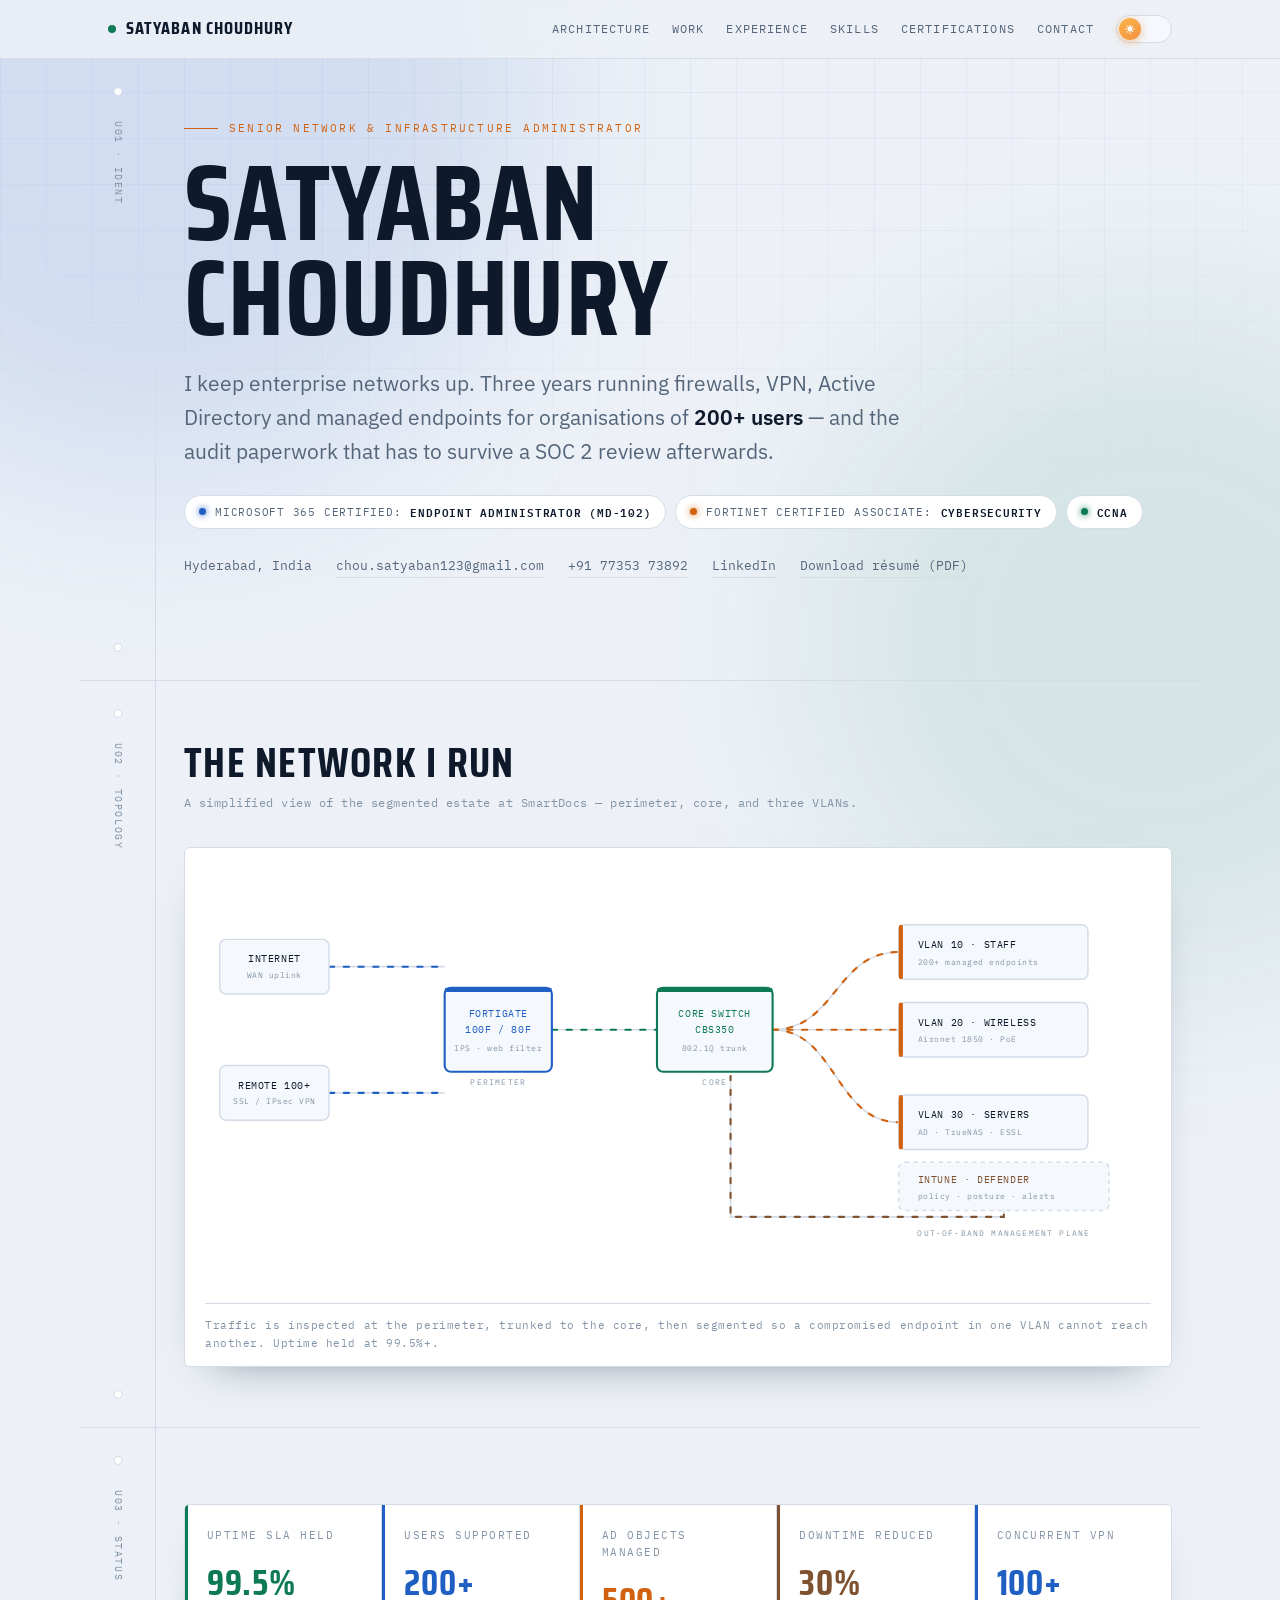
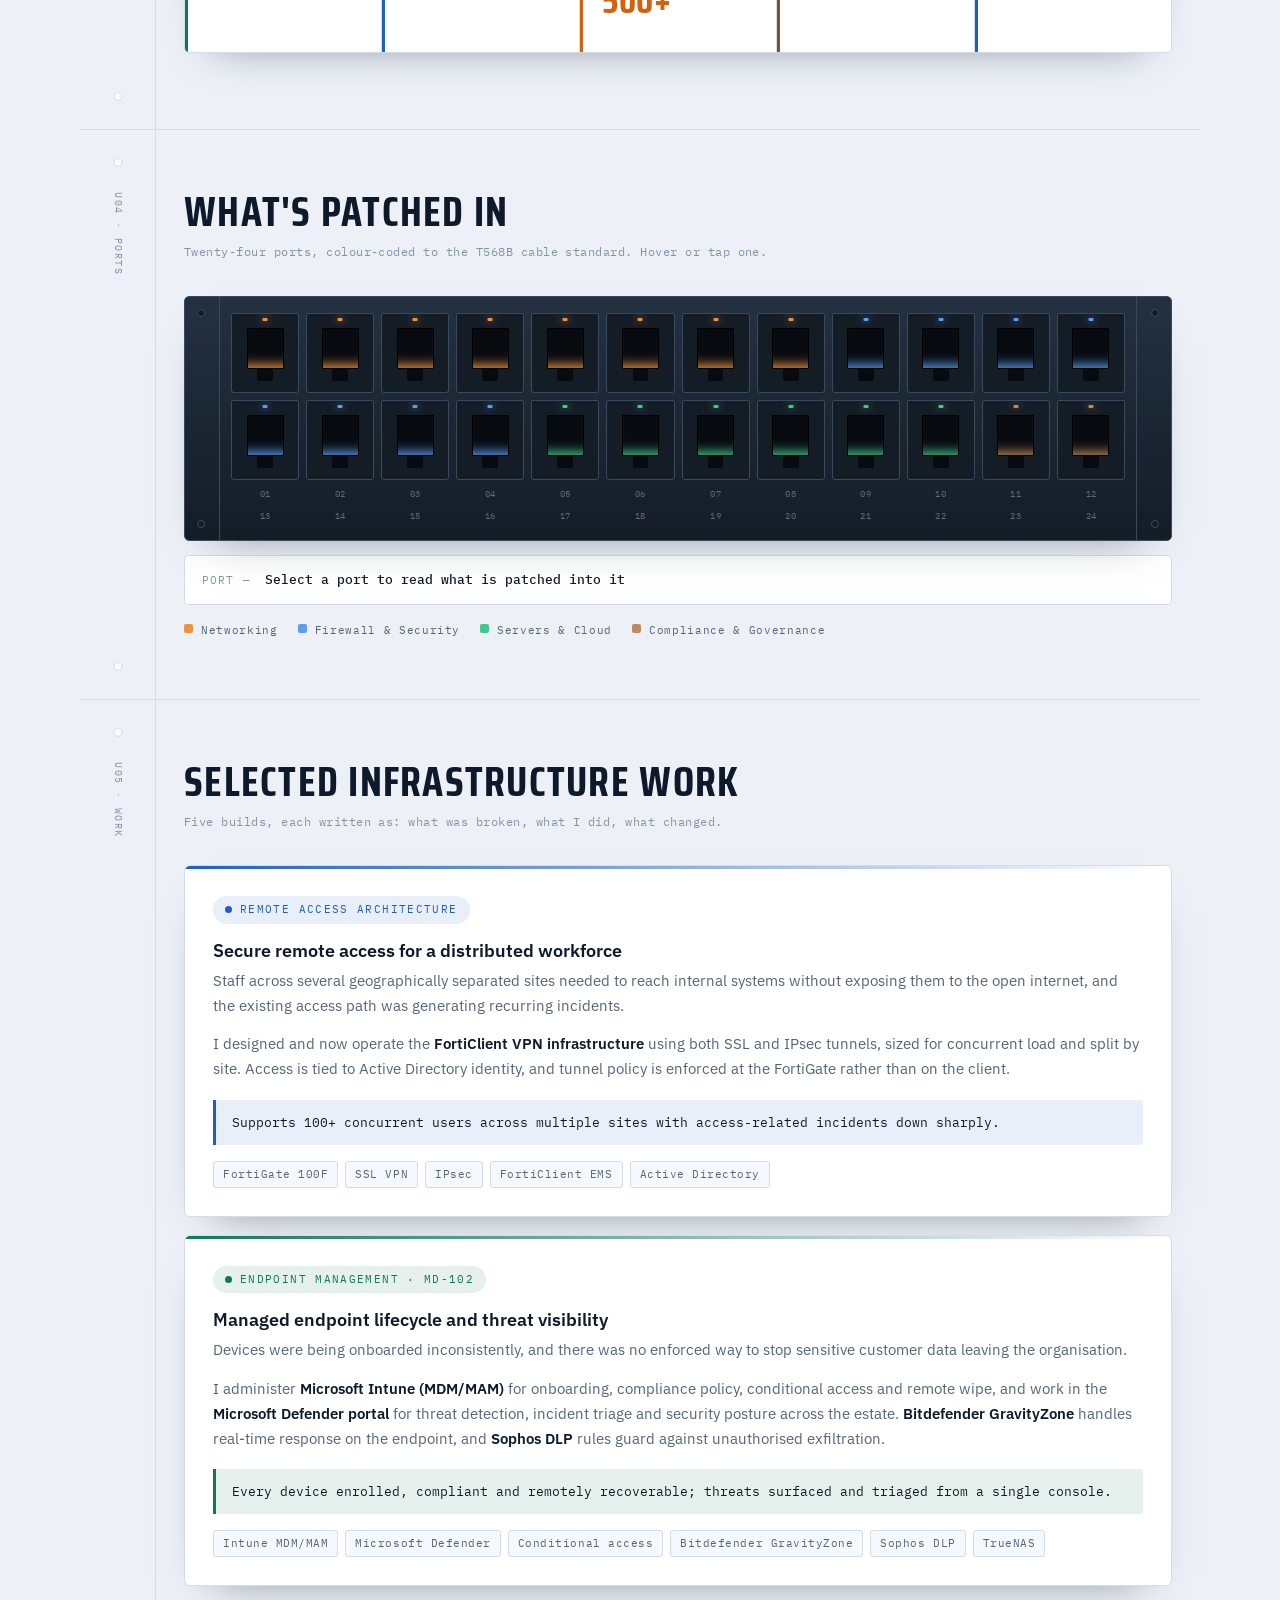
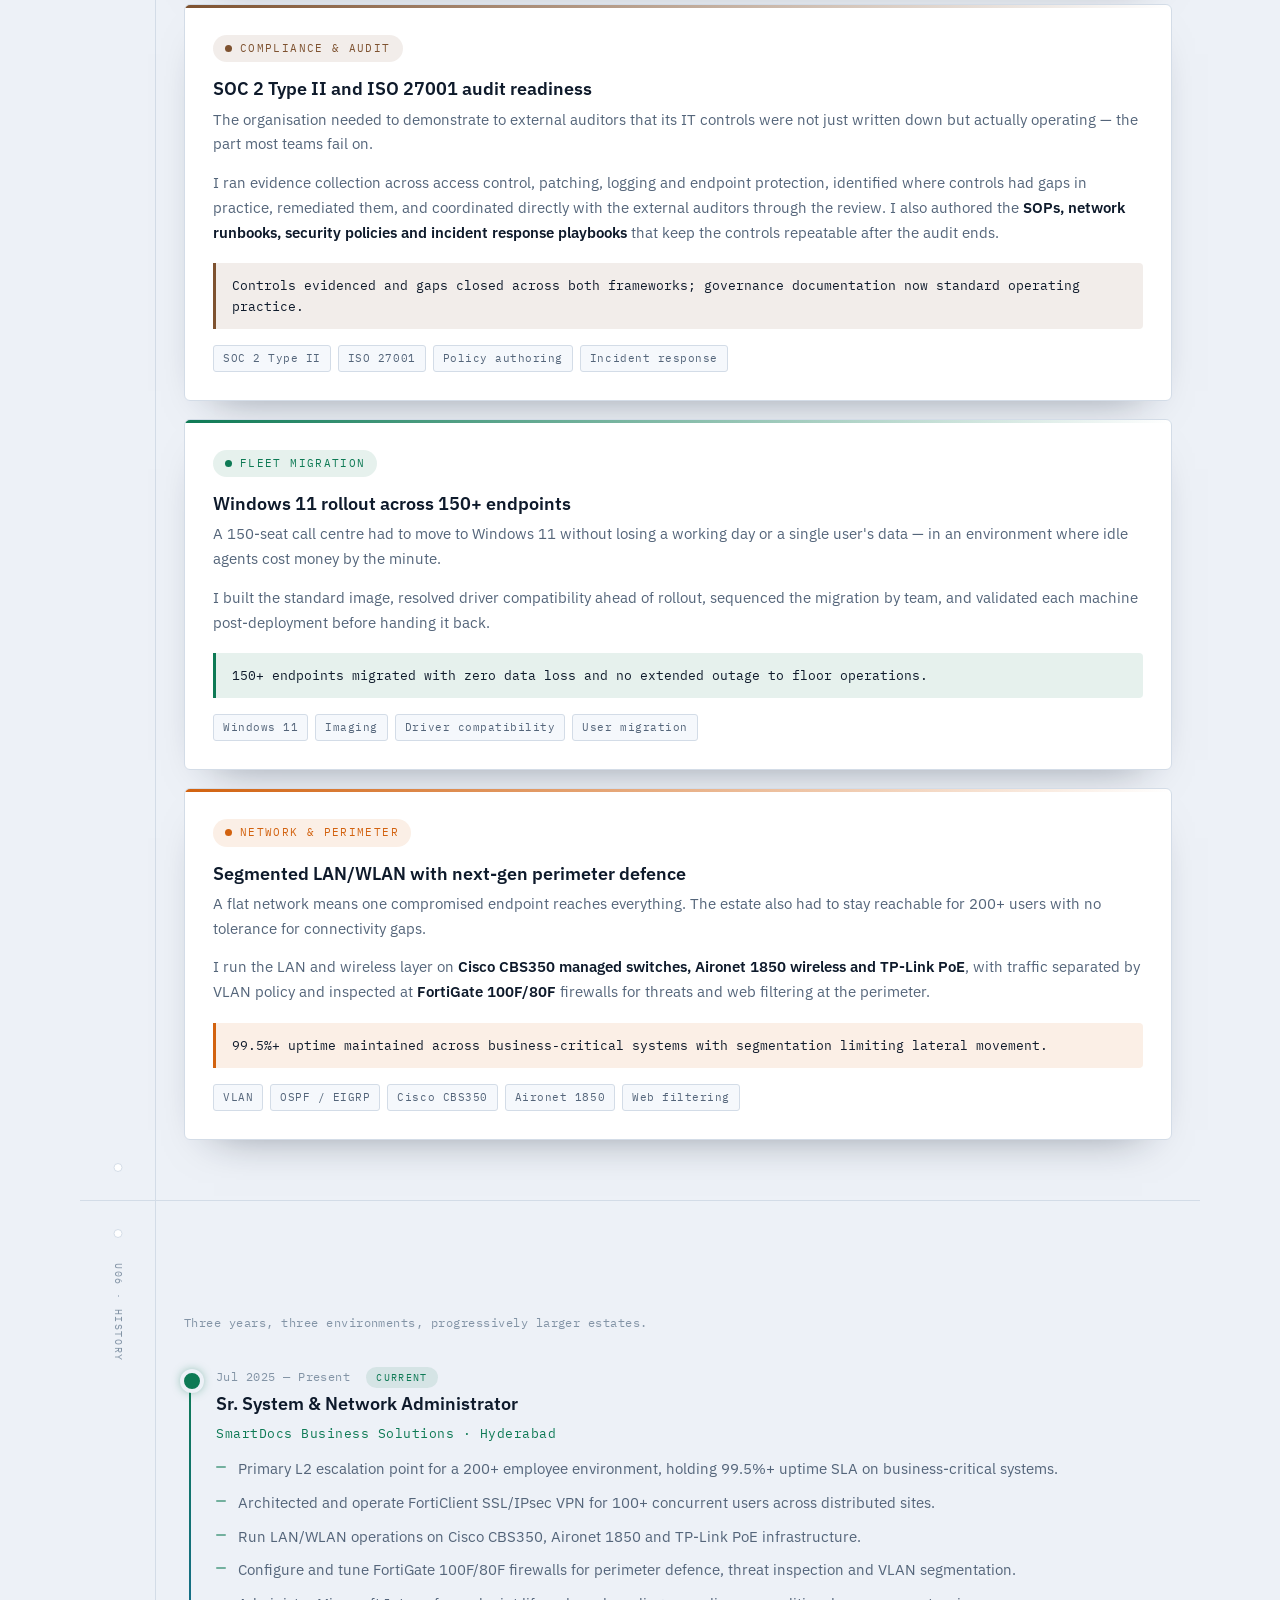
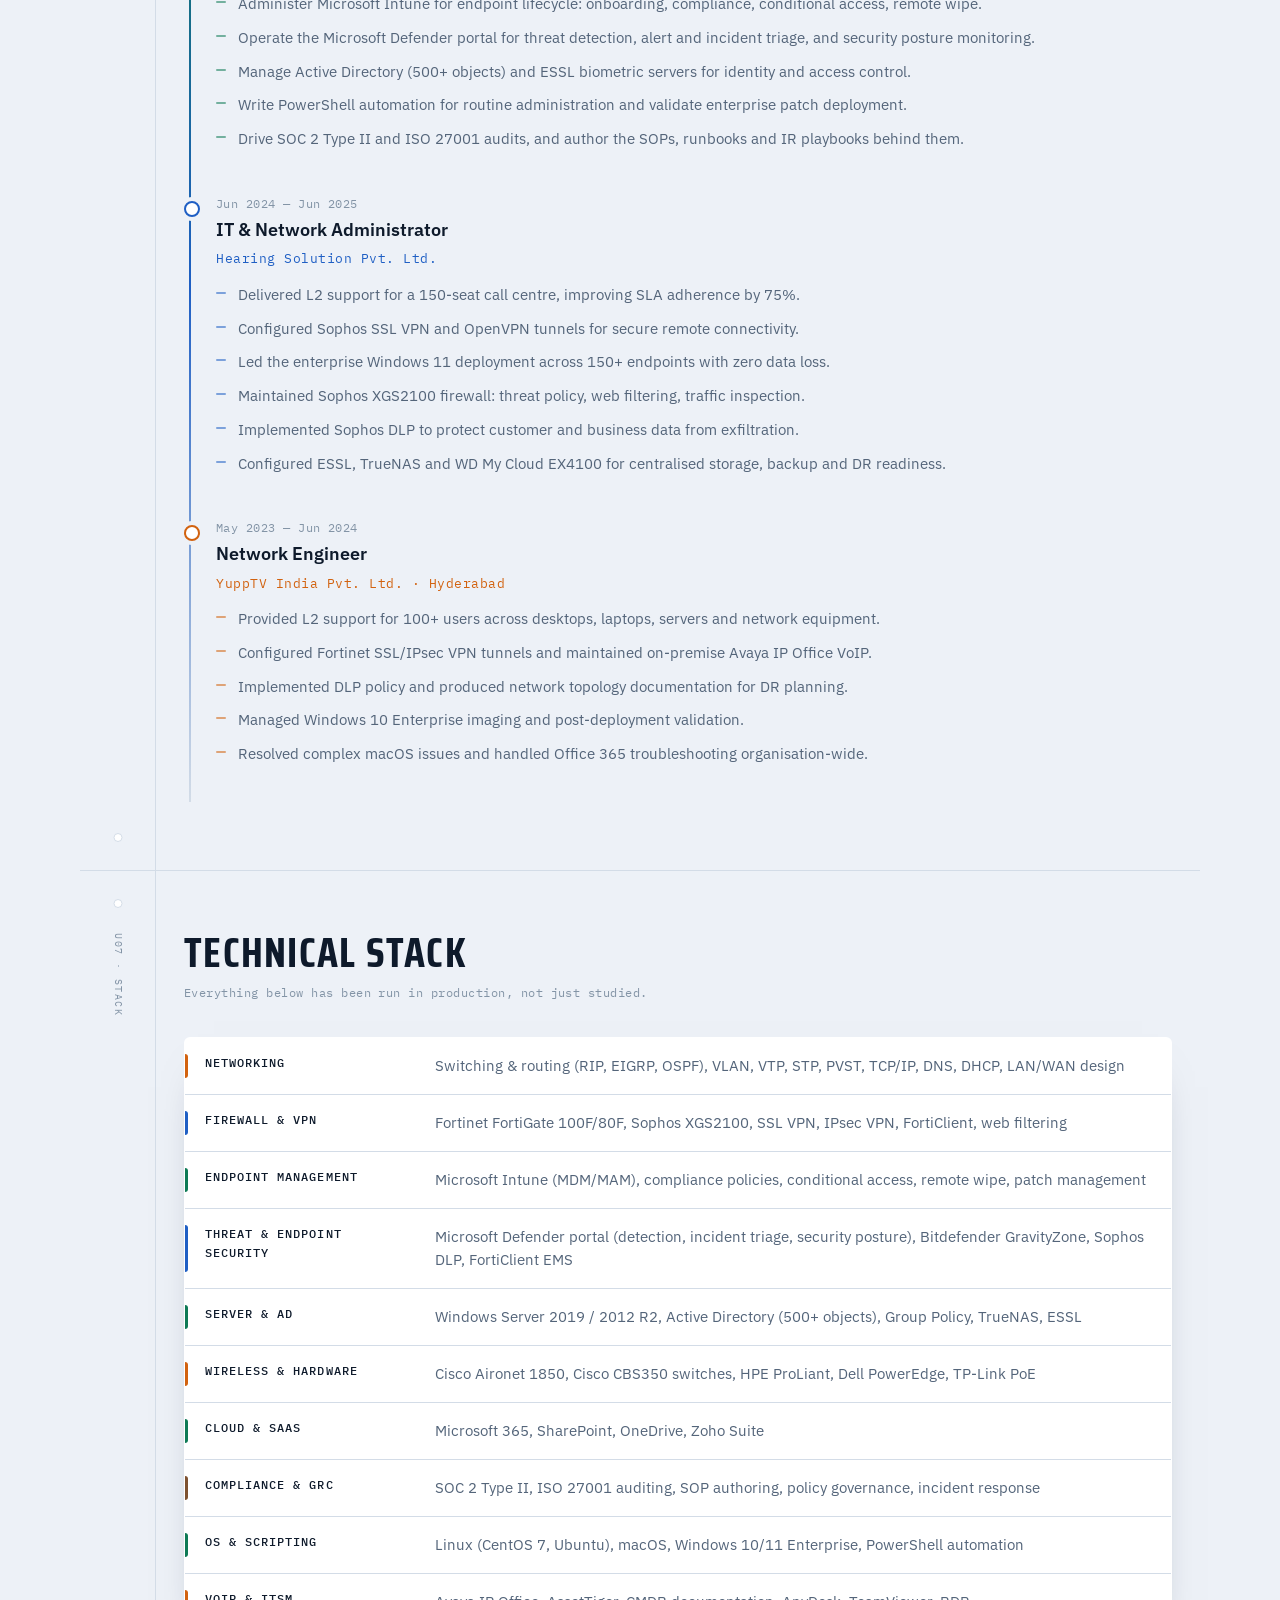
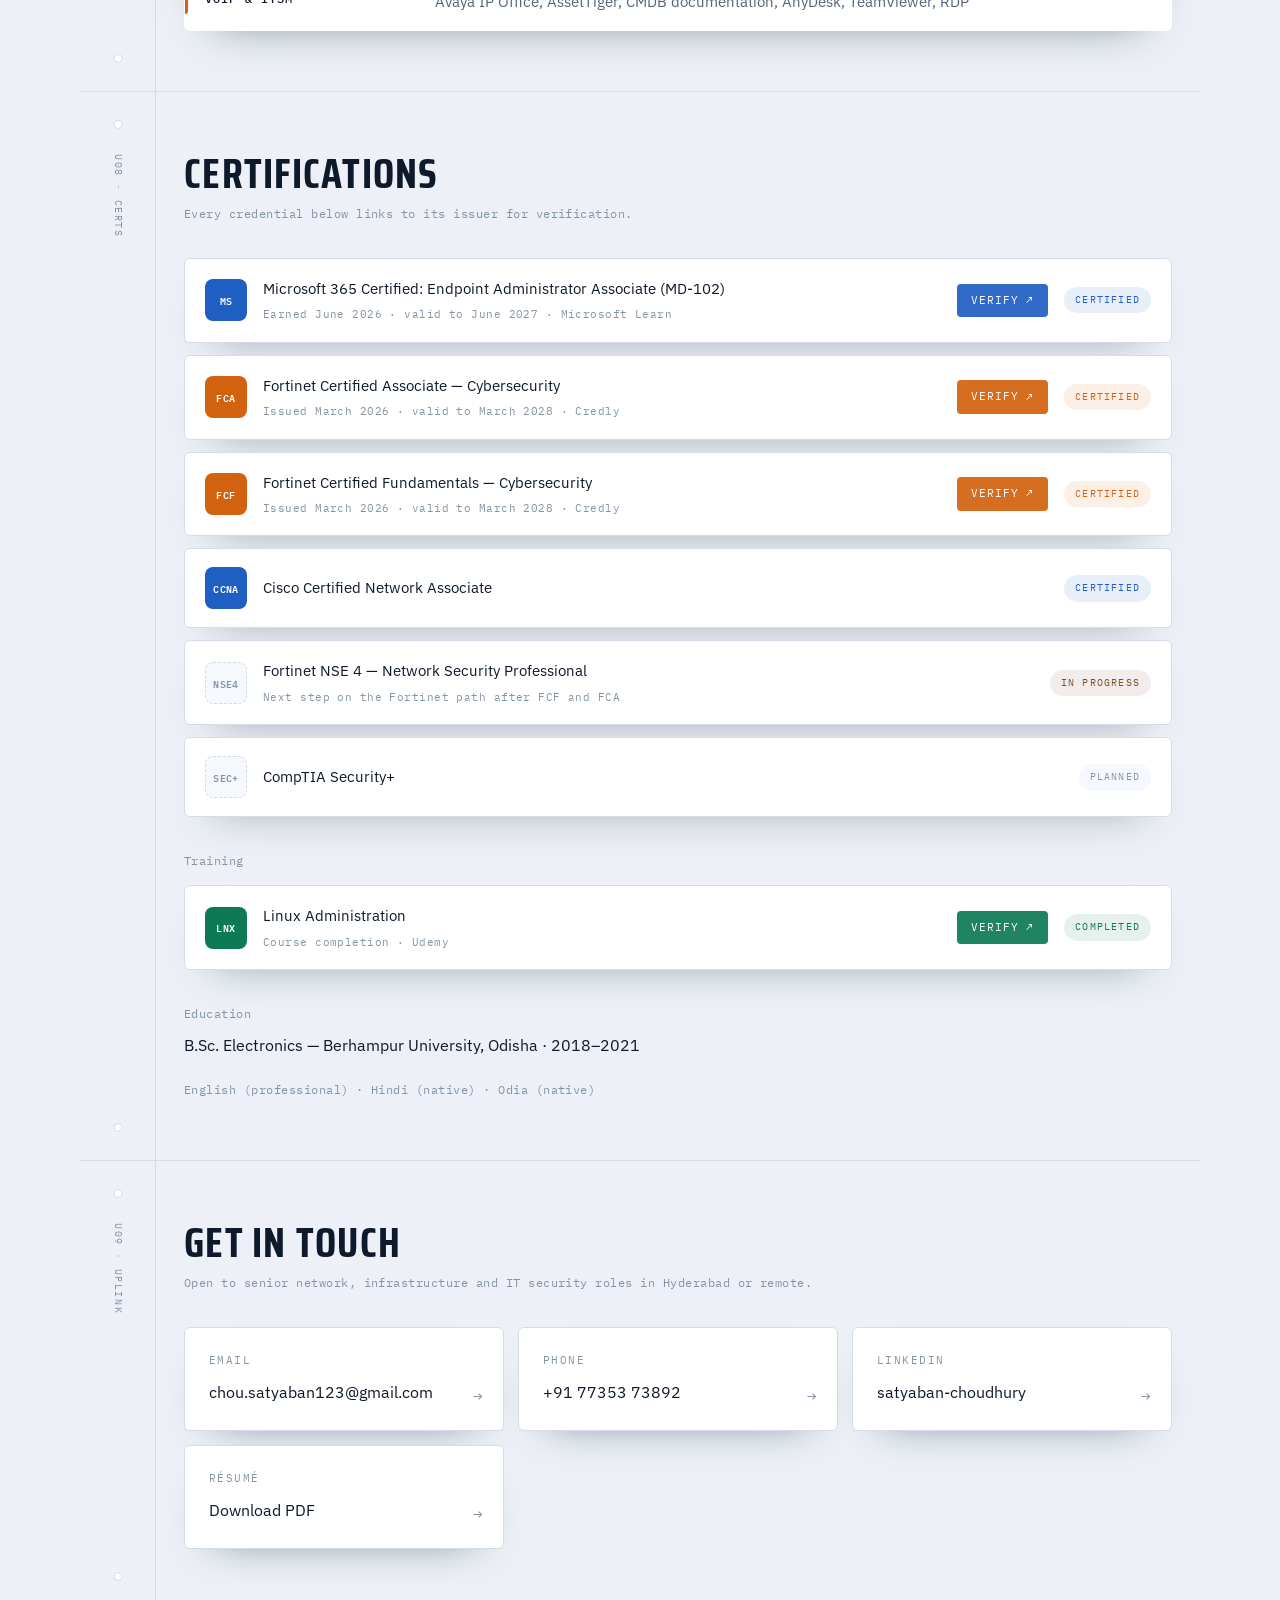
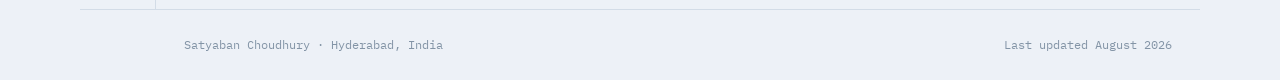
==== index.html @ c064dc1b "Add files via upload" ====
<!DOCTYPE html>
<html lang="en" data-theme="light">
<head>
<meta charset="UTF-8">
<meta name="viewport" content="width=device-width, initial-scale=1.0">
<title>Satyaban Choudhury — Network &amp; Infrastructure Administrator</title>
<meta name="description" content="Senior Network &amp; Infrastructure Administrator in Hyderabad. Microsoft 365 Certified: Endpoint Administrator Associate (MD-102), Fortinet Certified Associate in Cybersecurity, CCNA. Firewalls, VPN architecture, Intune, Microsoft Defender, Active Directory and SOC 2 / ISO 27001 compliance for 200+ user environments.">
<meta name="theme-color" content="#EDF1F7">
<link rel="preconnect" href="https://fonts.googleapis.com">
<link rel="preconnect" href="https://fonts.gstatic.com" crossorigin>
<link href="https://fonts.googleapis.com/css2?family=IBM+Plex+Mono:wght@400;500;600&family=IBM+Plex+Sans:wght@400;500;600&family=Saira+Condensed:wght@500;600;700&display=swap" rel="stylesheet">
<style>
/* ============ THEMES ============ */
:root[data-theme="light"]{
  --bg:#EDF1F7;
  --bg-2:#E3EAF3;
  --surface:#FFFFFF;
  --surface-2:#F5F8FC;
  --edge:#D3DCE7;
  --ink:#0E1A2B;
  --muted:#54657A;
  --dim:#8394A6;
  --net:#D2620F;
  --sec:#1F5FC4;
  --sys:#0E7A55;
  --gov:#7E5230;
  --net-t:rgba(210,98,15,.10);
  --sec-t:rgba(31,95,196,.10);
  --sys-t:rgba(14,122,85,.10);
  --gov-t:rgba(126,82,48,.10);
  --grid:rgba(31,95,196,.055);
  --glow-a:rgba(31,95,196,.13);
  --glow-b:rgba(14,122,85,.10);
  --glow-c:rgba(210,98,15,.09);
  --shadow:0 20px 44px -30px rgba(14,26,43,.55);
  --shadow-lift:0 26px 50px -26px rgba(14,26,43,.42);
  --led-off:#C4CEDA;
}
:root[data-theme="dark"]{
  --bg:#0B121C;
  --bg-2:#101A26;
  --surface:#151F2C;
  --surface-2:#1C2837;
  --edge:#2A3949;
  --ink:#E8EEF6;
  --muted:#93A3B6;
  --dim:#657588;
  --net:#F0913F;
  --sec:#5C9DF0;
  --sys:#3FC98C;
  --gov:#C08A5F;
  --net-t:rgba(240,145,63,.13);
  --sec-t:rgba(92,157,240,.13);
  --sys-t:rgba(63,201,140,.13);
  --gov-t:rgba(192,138,95,.13);
  --grid:rgba(92,157,240,.07);
  --glow-a:rgba(92,157,240,.16);
  --glow-b:rgba(63,201,140,.12);
  --glow-c:rgba(240,145,63,.10);
  --shadow:0 22px 48px -28px #000;
  --shadow-lift:0 28px 54px -24px #000;
  --led-off:#33404F;
}
:root{
  --pp-a:#243141;--pp-b:#141C26;--pp-edge:#3A4A5E;--pp-jack:#070B10;
  --p-net:#F0913F;--p-sec:#5C9DF0;--p-sys:#3FC98C;--p-gov:#C08A5F;
  --led-on:#22A06B;--led-mid:#C99027;
  --display:"Saira Condensed",Impact,sans-serif;
  --body:"IBM Plex Sans",system-ui,sans-serif;
  --mono:"IBM Plex Mono",ui-monospace,monospace;
  --gut:76px;--maxw:1120px;
}
*{box-sizing:border-box}
html{scroll-behavior:smooth}
body{
  margin:0;color:var(--ink);font-family:var(--body);font-size:16px;line-height:1.65;
  -webkit-font-smoothing:antialiased;overflow-x:hidden;
  background:var(--bg);transition:background .35s,color .35s;
}
/* ambient atmosphere */
.aura{position:fixed;inset:0;z-index:-2;pointer-events:none;transition:opacity .35s}
.aura::before,.aura::after{content:"";position:absolute;border-radius:50%;filter:blur(90px)}
.aura::before{width:60vw;height:60vw;left:-18vw;top:-22vw;background:var(--glow-a)}
.aura::after{width:52vw;height:52vw;right:-16vw;top:34vh;background:var(--glow-b)}
.grid-bg{
  position:fixed;inset:0;z-index:-1;pointer-events:none;
  background-image:linear-gradient(var(--grid) 1px,transparent 1px),linear-gradient(90deg,var(--grid) 1px,transparent 1px);
  background-size:46px 46px;
  mask-image:radial-gradient(ellipse 90% 60% at 50% 0%,#000 40%,transparent 100%);
  -webkit-mask-image:radial-gradient(ellipse 90% 60% at 50% 0%,#000 40%,transparent 100%);
}
a{color:inherit}
::selection{background:var(--sec);color:#fff}
:focus-visible{outline:2px solid var(--net);outline-offset:3px;border-radius:3px}

/* scroll progress */
.prog{position:fixed;top:0;left:0;height:3px;width:0;z-index:99;
  background:linear-gradient(90deg,var(--sec),var(--sys) 55%,var(--net));transition:width .1s linear}

/* ============ RACK ============ */
.rack{max-width:var(--maxw);margin:0 auto;position:relative}
.unit{position:relative;border-top:1px solid var(--edge);padding:60px 28px 60px calc(var(--gut) + 28px)}
.unit:first-of-type{border-top:0}
.u-label{position:absolute;left:0;top:0;bottom:0;width:var(--gut);border-right:1px solid var(--edge);
  font-family:var(--mono);font-size:10px;letter-spacing:.16em;color:var(--dim);padding-top:62px;text-align:center}
.u-label span{writing-mode:vertical-rl;text-orientation:mixed;display:inline-block}
.u-label::before,.u-label::after{content:"";position:absolute;left:50%;transform:translateX(-50%);
  width:7px;height:7px;border-radius:50%;background:var(--surface);border:1px solid var(--edge)}
.u-label::before{top:28px}.u-label::after{bottom:28px}

/* ============ BAR ============ */
.bar{position:sticky;top:0;z-index:60;background:color-mix(in srgb,var(--bg) 82%,transparent);
  backdrop-filter:blur(14px);border-bottom:1px solid var(--edge)}
.bar-in{max-width:var(--maxw);margin:0 auto;padding:11px 28px;display:flex;align-items:center;gap:20px;min-height:58px}
.bar-name{font-family:var(--display);font-weight:700;font-size:18px;letter-spacing:.06em;text-transform:uppercase;white-space:nowrap;display:flex;align-items:center;gap:10px}
.pulse{width:8px;height:8px;border-radius:50%;background:var(--sys);box-shadow:0 0 0 0 var(--sys);animation:pulse 2.4s infinite}
@keyframes pulse{0%{box-shadow:0 0 0 0 color-mix(in srgb,var(--sys) 60%,transparent)}70%{box-shadow:0 0 0 9px transparent}100%{box-shadow:0 0 0 0 transparent}}
.bar-nav{margin-left:auto;display:flex;gap:22px;flex-wrap:wrap;align-items:center}
.bar-nav a{font-family:var(--mono);font-size:11.5px;letter-spacing:.1em;text-transform:uppercase;
  color:var(--muted);text-decoration:none;padding:4px 0;position:relative;transition:color .18s}
.bar-nav a::after{content:"";position:absolute;left:0;right:100%;bottom:0;height:1.5px;background:var(--net);transition:right .25s}
.bar-nav a:hover{color:var(--ink)}
.bar-nav a:hover::after{right:0}

/* theme switch */
.switch{appearance:none;border:0;padding:0;background:none;cursor:pointer;line-height:0}
.sw-track{width:56px;height:28px;border-radius:20px;border:1px solid var(--edge);background:var(--surface-2);
  display:block;position:relative;transition:background .3s,border-color .3s}
.switch:hover .sw-track{border-color:var(--sec)}
.sw-knob{position:absolute;top:2px;left:2px;width:22px;height:22px;border-radius:50%;
  background:linear-gradient(145deg,#FDB44B,#F0913F);box-shadow:0 2px 8px rgba(240,145,63,.55);
  transition:transform .34s cubic-bezier(.4,1.6,.5,1),background .3s,box-shadow .3s;
  display:flex;align-items:center;justify-content:center}
:root[data-theme="dark"] .sw-knob{transform:translateX(28px);background:linear-gradient(145deg,#C8D6EA,#8FA5C4);box-shadow:0 2px 10px rgba(143,165,196,.5)}
.sw-knob svg{width:12px;height:12px;fill:#fff}
.sw-knob .moon{display:none}
:root[data-theme="dark"] .sw-knob .sun{display:none}
:root[data-theme="dark"] .sw-knob .moon{display:block;fill:#1A2536}

/* ============ TYPE ============ */
.eyebrow{font-family:var(--mono);font-size:11px;letter-spacing:.2em;text-transform:uppercase;color:var(--net);
  margin:0 0 18px;display:flex;align-items:center;gap:11px}
.eyebrow::before{content:"";width:34px;height:1px;background:var(--net)}
h1{font-family:var(--display);font-weight:700;font-size:clamp(48px,9.4vw,108px);line-height:.88;
  letter-spacing:.01em;text-transform:uppercase;margin:0 0 22px}
h1 .l2{color:var(--ink);font-weight:700}
h2{font-family:var(--display);font-weight:700;font-size:clamp(27px,4.2vw,42px);line-height:1;
  letter-spacing:.03em;text-transform:uppercase;margin:0 0 10px}
h3{font-family:var(--body);font-weight:600;font-size:18px;margin:0 0 6px;line-height:1.35}
.sec-note{font-family:var(--mono);font-size:12px;color:var(--dim);margin:0 0 34px;letter-spacing:.04em}
.lede{font-size:clamp(17px,2.2vw,20.5px);color:var(--muted);max-width:58ch;margin:0 0 26px}
.lede strong{color:var(--ink);font-weight:600}

/* creds */
.creds{display:flex;flex-wrap:wrap;gap:9px;margin:0 0 26px}
.cred{font-family:var(--mono);font-size:11px;letter-spacing:.07em;text-transform:uppercase;
  background:var(--surface);border:1px solid var(--edge);border-radius:20px;padding:7px 14px;
  display:inline-flex;align-items:center;gap:9px;color:var(--muted);transition:.2s;box-shadow:var(--shadow)}
.cred:hover{transform:translateY(-2px);border-color:var(--sec)}
.cred i{width:7px;height:7px;border-radius:50%;flex:none;background:var(--sys);box-shadow:0 0 7px var(--sys)}
.cred.ms i{background:var(--sec);box-shadow:0 0 7px var(--sec)}
.cred.ft i{background:var(--net);box-shadow:0 0 7px var(--net)}
.cred b{color:var(--ink);font-weight:600}

.meta{display:flex;flex-wrap:wrap;gap:10px 24px;font-family:var(--mono);font-size:12.5px;color:var(--muted);margin-bottom:42px}
.meta a{text-decoration:none;border-bottom:1px solid var(--edge);padding-bottom:2px;transition:.18s}
.meta a:hover{color:var(--sec);border-bottom-color:var(--sec)}

/* ============ TOPOLOGY ============ */
.topo{background:var(--surface);border:1px solid var(--edge);border-radius:6px;padding:22px 20px 14px;
  box-shadow:var(--shadow);overflow:hidden}
.topo svg{width:100%;height:auto;display:block;aspect-ratio:900/400}
.tp-line{stroke:var(--edge);stroke-width:1.6;fill:none}
.tp-flow{stroke-width:2;fill:none;stroke-dasharray:5 9;stroke-linecap:round;animation:flow 1.5s linear infinite}
@keyframes flow{to{stroke-dashoffset:-28}}
.tp-box{fill:var(--surface-2);stroke:var(--edge);stroke-width:1.4}
.tp-t{font-family:var(--mono);font-size:9.5px;fill:var(--ink);letter-spacing:.06em}
.tp-s{font-family:var(--mono);font-size:8px;fill:var(--dim);letter-spacing:.06em}
.tp-cap{font-family:var(--mono);font-size:8px;fill:var(--dim);letter-spacing:.14em;text-transform:uppercase}
.tp-node{transition:transform .2s}
.tp-node:hover{transform:translateY(-2px)}
.topo-cap{font-family:var(--mono);font-size:11px;color:var(--dim);letter-spacing:.05em;
  margin:12px 0 0;padding-top:12px;border-top:1px solid var(--edge)}

/* ============ PATCH PANEL ============ */
.pp{background:linear-gradient(180deg,var(--pp-a),var(--pp-b));border:1px solid var(--pp-edge);
  border-radius:5px;padding:16px 46px;position:relative;box-shadow:var(--shadow)}
.pp::before,.pp::after{content:"";position:absolute;top:0;bottom:0;width:34px}
.pp::before{left:0;border-right:1px solid var(--pp-edge)}
.pp::after{right:0;border-left:1px solid var(--pp-edge)}
.ear{position:absolute;width:8px;height:8px;border-radius:50%;background:var(--pp-b);border:1px solid var(--pp-edge)}
.ear.tl{left:12px;top:12px}.ear.bl{left:12px;bottom:12px}.ear.tr{right:12px;top:12px}.ear.br{right:12px;bottom:12px}
.pp-grid{display:grid;grid-template-columns:repeat(12,1fr);gap:7px}
.port{appearance:none;border:1px solid var(--pp-edge);background:var(--pp-b);border-radius:2px 2px 3px 3px;
  padding:0;cursor:pointer;aspect-ratio:1/1.18;position:relative;overflow:hidden;transition:transform .16s,border-color .16s}
.port .jack{position:absolute;inset:18% 22% 30% 22%;background:var(--pp-jack);border-radius:1px;box-shadow:inset 0 0 0 1px #000}
.port .tab{position:absolute;left:38%;right:38%;bottom:14%;height:16%;background:var(--pp-jack);border-radius:0 0 2px 2px}
.port .led{position:absolute;top:5%;left:50%;transform:translateX(-50%);width:5px;height:3px;border-radius:1px;
  background:#3A4552;transition:background .3s,box-shadow .3s}
.port.live .led{background:var(--pc);box-shadow:0 0 8px var(--pc);animation:blink 3.4s infinite}
.port.live .jack{box-shadow:inset 0 0 0 1px #000,inset 0 -14px 12px -10px var(--pc)}
@keyframes blink{0%,88%,100%{opacity:1}92%{opacity:.25}96%{opacity:1}}
.port:hover,.port[aria-current="true"]{transform:translateY(-4px);border-color:var(--pc)}
.pp-num{display:grid;grid-template-columns:repeat(12,1fr);gap:7px;font-family:var(--mono);font-size:9px;
  color:#5C6979;text-align:center;margin-top:7px;letter-spacing:.05em}
.readout{margin-top:14px;border:1px solid var(--edge);background:var(--surface);border-radius:4px;
  padding:13px 17px;font-family:var(--mono);font-size:13px;display:flex;gap:14px;align-items:center;
  min-height:48px;flex-wrap:wrap;box-shadow:var(--shadow)}
.readout .rd-port{color:var(--dim);letter-spacing:.1em;font-size:11px}
.readout .rd-name{color:var(--ink);font-weight:500}
.readout .rd-grp{margin-left:auto;font-size:10.5px;letter-spacing:.1em;text-transform:uppercase;
  padding:4px 10px;border-radius:20px}
.legend{display:flex;flex-wrap:wrap;gap:8px 20px;margin-top:16px;font-family:var(--mono);font-size:11px;
  color:var(--muted);letter-spacing:.06em}
.legend b{display:inline-block;width:9px;height:9px;border-radius:2px;margin-right:8px;vertical-align:1px}

/* ============ STATS ============ */
.strip{display:grid;grid-template-columns:repeat(auto-fit,minmax(160px,1fr));gap:1px;
  background:var(--edge);border:1px solid var(--edge);border-radius:5px;overflow:hidden;box-shadow:var(--shadow)}
.stat{padding:22px;background:var(--surface);position:relative;overflow:hidden;transition:background .2s}
.stat::before{content:"";position:absolute;left:0;top:0;bottom:0;width:3px;background:var(--sc);
  transform:scaleY(0);transform-origin:bottom;transition:transform .4s}
.stat.in::before{transform:scaleY(1)}
.stat:hover{background:var(--surface-2)}
.stat dt{font-family:var(--mono);font-size:10.5px;letter-spacing:.14em;text-transform:uppercase;color:var(--dim);margin-bottom:9px}
.stat dd{margin:0;font-family:var(--display);font-weight:700;font-size:36px;letter-spacing:.02em;color:var(--sc)}

/* ============ CASES ============ */
.cases{display:grid;gap:18px}
.case{background:var(--surface);border:1px solid var(--edge);border-radius:6px;padding:28px;
  position:relative;overflow:hidden;box-shadow:var(--shadow);transition:transform .28s,box-shadow .28s,border-color .28s}
.case::before{content:"";position:absolute;left:0;top:0;right:0;height:3px;
  background:linear-gradient(90deg,var(--cc),transparent)}
.case:hover{transform:translateY(-4px);box-shadow:var(--shadow-lift);border-color:var(--cc)}
.case-tag{font-family:var(--mono);font-size:10.5px;letter-spacing:.13em;text-transform:uppercase;
  margin-bottom:15px;display:inline-flex;align-items:center;gap:8px;color:var(--cc);
  background:var(--cct);border-radius:20px;padding:5px 12px}
.case-tag i{width:7px;height:7px;border-radius:50%;background:var(--cc);display:inline-block;font-style:normal}
.case p{margin:0 0 14px;color:var(--muted);font-size:15px}
.case b{color:var(--ink);font-weight:600}
.case .result{font-family:var(--mono);font-size:12.5px;color:var(--ink);background:var(--cct);
  border-left:3px solid var(--cc);border-radius:0 4px 4px 0;padding:12px 16px;margin:18px 0 0}
.stack{display:flex;flex-wrap:wrap;gap:7px;margin-top:16px}
.stack span{font-family:var(--mono);font-size:10.5px;letter-spacing:.05em;border:1px solid var(--edge);
  border-radius:3px;padding:4px 9px;color:var(--muted);background:var(--surface-2);transition:.18s}
.case:hover .stack span{border-color:color-mix(in srgb,var(--cc) 40%,var(--edge))}

/* ============ EXPERIENCE ============ */
.jobs{position:relative;padding-left:32px}
.jobs::before{content:"";position:absolute;left:5px;top:8px;bottom:8px;width:2px;
  background:linear-gradient(180deg,var(--sys),var(--sec) 50%,var(--edge))}
.job{position:relative;padding:0 0 34px}
.job::before{content:"";position:absolute;left:-32px;top:6px;width:12px;height:12px;border-radius:50%;
  background:var(--surface);border:2px solid var(--jc);box-shadow:0 0 0 4px var(--bg)}
.job.now::before{background:var(--jc);box-shadow:0 0 0 4px var(--bg),0 0 12px var(--jc)}
.job-head{display:flex;flex-wrap:wrap;align-items:baseline;gap:8px 16px;margin-bottom:4px}
.job-when{font-family:var(--mono);font-size:11.5px;color:var(--dim);letter-spacing:.04em}
.job-now{font-family:var(--mono);font-size:9.5px;letter-spacing:.14em;text-transform:uppercase;
  color:var(--sys);background:var(--sys-t);border-radius:20px;padding:3px 10px}
.job-co{font-family:var(--mono);font-size:12.5px;color:var(--jc);margin:0 0 14px;letter-spacing:.04em}
.job ul{margin:0;padding:0;list-style:none}
.job li{position:relative;padding-left:22px;margin-bottom:9px;color:var(--muted);font-size:15px}
.job li::before{content:"";position:absolute;left:0;top:9px;width:10px;height:2px;border-radius:2px;background:var(--jc);opacity:.55}

/* ============ SKILLS ============ */
.comp{width:100%;border-collapse:collapse;font-size:14.5px;background:var(--surface);
  border:1px solid var(--edge);border-radius:6px;overflow:hidden;box-shadow:var(--shadow)}
.comp th,.comp td{text-align:left;padding:16px 20px;border-top:1px solid var(--edge);vertical-align:top}
.comp tr:first-child th,.comp tr:first-child td{border-top:0}
.comp tr{transition:background .18s}
.comp tr:hover{background:var(--surface-2)}
.comp th{width:230px;font-family:var(--mono);font-size:11.5px;font-weight:500;letter-spacing:.09em;
  text-transform:uppercase;color:var(--ink);position:relative}
.comp th::before{content:"";position:absolute;left:0;top:16px;bottom:16px;width:3px;background:var(--rc);border-radius:0 3px 3px 0}
.comp td{color:var(--muted)}

/* ============ CERTS ============ */
.certs{list-style:none;margin:0;padding:0;display:grid;gap:12px}
.certs li{background:var(--surface);border:1px solid var(--edge);border-radius:6px;padding:18px 20px;
  display:flex;align-items:center;gap:16px;font-size:15px;flex-wrap:wrap;box-shadow:var(--shadow);transition:.24s}
.certs li:hover{transform:translateX(4px);border-color:var(--bc)}
.badge{width:42px;height:42px;border-radius:8px;flex:none;display:grid;place-items:center;
  font-family:var(--mono);font-size:10px;font-weight:600;letter-spacing:.04em;color:#fff;background:var(--bc)}
.badge.ghost{background:var(--surface-2);color:var(--dim);border:1px dashed var(--edge)}
.cert-body{flex:1 1 240px;min-width:0}
.cert-body small{display:block;font-family:var(--mono);font-size:11px;color:var(--dim);letter-spacing:.04em;margin-top:4px}
.vf{font-family:var(--mono);font-size:10.5px;letter-spacing:.1em;text-transform:uppercase;color:#fff;
  text-decoration:none;white-space:nowrap;background:var(--bc);border-radius:4px;padding:8px 14px;
  display:inline-flex;align-items:center;gap:7px;transition:.2s;opacity:.92}
.vf:hover{opacity:1;transform:translateY(-2px);box-shadow:0 8px 18px -8px var(--bc)}
.vf::after{content:"↗";font-size:11px;line-height:1}
.st{font-family:var(--mono);font-size:10px;letter-spacing:.12em;text-transform:uppercase;
  color:var(--bc);background:var(--bct);border-radius:20px;padding:5px 11px;white-space:nowrap}

/* ============ CONTACT ============ */
.contact-grid{display:grid;grid-template-columns:repeat(auto-fit,minmax(240px,1fr));gap:14px}
.cc{background:var(--surface);border:1px solid var(--edge);border-radius:6px;padding:24px;
  text-decoration:none;display:block;box-shadow:var(--shadow);transition:.26s;position:relative;overflow:hidden}
.cc::after{content:"→";position:absolute;right:20px;bottom:20px;font-family:var(--mono);
  color:var(--dim);transition:.26s}
.cc:hover{transform:translateY(-4px);border-color:var(--sec);box-shadow:var(--shadow-lift)}
.cc:hover::after{color:var(--sec);transform:translateX(4px)}
.cc small{display:block;font-family:var(--mono);font-size:10.5px;letter-spacing:.14em;text-transform:uppercase;color:var(--dim);margin-bottom:10px}
.cc span{font-size:15.5px;word-break:break-word}
.foot{border-top:1px solid var(--edge);padding:26px 28px 26px calc(var(--gut) + 28px);
  font-family:var(--mono);font-size:11.5px;color:var(--dim);display:flex;justify-content:space-between;gap:16px;flex-wrap:wrap}

/* ============ MOTION ============ */
.rv{opacity:0;transition:opacity .7s cubic-bezier(.2,.7,.3,1)}
.rv.in{opacity:1}
@keyframes wake{from{opacity:.2}to{opacity:1}}
.port{animation:wake .5s backwards}

@media (max-width:880px){
  :root{--gut:0px}
  .unit{padding:46px 20px}
  .u-label{display:none}
  .foot{padding-left:20px;padding-right:20px}
  .pp{padding:14px 16px}
  .pp::before,.pp::after,.ear{display:none}
  .pp-grid,.pp-num{grid-template-columns:repeat(6,1fr)}
  .comp th{width:auto;display:block;padding:14px 20px 4px;border-top:0}
  .comp td{display:block;padding:0 20px 14px;border-top:0}
  .comp tr{display:block;border-top:1px solid var(--edge)}
  .comp tr:first-child{border-top:0}
  .comp th::before{top:14px;bottom:auto;height:14px}
  .bar-nav a{display:none}
  .topo{padding:14px 10px 10px}
}
@media (prefers-reduced-motion:reduce){
  *{animation:none!important;transition:none!important}
  html{scroll-behavior:auto}
  .rv{opacity:1;transform:none}
  .prog{display:none}
}
</style>
</head>
<body>
<div class="aura" aria-hidden="true"></div>
<div class="grid-bg" aria-hidden="true"></div>
<div class="prog" id="prog" aria-hidden="true"></div>

<header class="bar">
  <div class="bar-in">
    <div class="bar-name"><i class="pulse" aria-hidden="true"></i>Satyaban Choudhury</div>
    <nav class="bar-nav" aria-label="Sections">
      <a href="#architecture">Architecture</a>
      <a href="#work">Work</a>
      <a href="#experience">Experience</a>
      <a href="#skills">Skills</a>
      <a href="#certifications">Certifications</a>
      <a href="#contact">Contact</a>
      <button class="switch" id="themeBtn" role="switch" aria-checked="false" aria-label="Switch to dark mode">
        <span class="sw-track"><span class="sw-knob">
          <svg class="sun" viewBox="0 0 24 24" aria-hidden="true"><path d="M12 17a5 5 0 1 1 0-10 5 5 0 0 1 0 10zm0-13.5a1 1 0 0 1 1 1V6a1 1 0 1 1-2 0V4.5a1 1 0 0 1 1-1zm0 15a1 1 0 0 1 1 1V21a1 1 0 1 1-2 0v-1.5a1 1 0 0 1 1-1zM21 11a1 1 0 1 1 0 2h-1.5a1 1 0 1 1 0-2H21zM4.5 11a1 1 0 1 1 0 2H3a1 1 0 1 1 0-2h1.5zm13.8-5.3a1 1 0 0 1 0 1.4l-1 1.1a1 1 0 0 1-1.5-1.5l1.1-1a1 1 0 0 1 1.4 0zM7.2 16.8a1 1 0 0 1 0 1.4l-1.1 1a1 1 0 0 1-1.4-1.4l1-1.1a1 1 0 0 1 1.5 0zm11.1 1.4a1 1 0 0 1-1.4 0l-1.1-1a1 1 0 0 1 1.5-1.5l1 1.1a1 1 0 0 1 0 1.4zM5.7 5.7a1 1 0 0 1 1.5 0l1 1.1a1 1 0 1 1-1.4 1.4l-1.1-1a1 1 0 0 1 0-1.5z"/></svg>
          <svg class="moon" viewBox="0 0 24 24" aria-hidden="true"><path d="M21 13.2A9 9 0 0 1 10.8 3a9 9 0 1 0 10.2 10.2z"/></svg>
        </span></span>
      </button>
    </nav>
  </div>
</header>

<main class="rack">

  <!-- HERO -->
  <section class="unit" id="top">
    <div class="u-label" aria-hidden="true"><span>U01 · IDENT</span></div>
    <p class="eyebrow rv">Senior Network &amp; Infrastructure Administrator</p>
    <h1 class="rv">Satyaban<br><span class="l2">Choudhury</span></h1>
    <p class="lede rv">I keep enterprise networks up. Three years running firewalls, VPN, Active Directory and managed endpoints for organisations of <strong>200+ users</strong> — and the audit paperwork that has to survive a SOC 2 review afterwards.</p>
    <div class="creds rv">
      <span class="cred ms"><i aria-hidden="true"></i>Microsoft 365 Certified: <b>Endpoint Administrator (MD-102)</b></span>
      <span class="cred ft"><i aria-hidden="true"></i>Fortinet Certified Associate: <b>Cybersecurity</b></span>
      <span class="cred"><i aria-hidden="true"></i><b>CCNA</b></span>
    </div>
    <div class="meta rv">
      <span>Hyderabad, India</span>
      <a href="mailto:chou.satyaban123@gmail.com">chou.satyaban123@gmail.com</a>
      <a href="tel:+917735373892">+91 77353 73892</a>
      <a href="https://linkedin.com/in/satyaban-choudhury" target="_blank" rel="noopener">LinkedIn</a>
      <a href="Satyaban_Choudhury_Resume_Pro_Update.pdf" download>Download résumé (PDF)</a>
    </div>
  </section>

  <!-- ARCHITECTURE -->
  <section class="unit" id="architecture">
    <div class="u-label" aria-hidden="true"><span>U02 · TOPOLOGY</span></div>
    <h2 class="rv">The network I run</h2>
    <p class="sec-note rv">A simplified view of the segmented estate at SmartDocs — perimeter, core, and three VLANs.</p>
    <div class="topo rv">
      <svg viewBox="0 0 900 400" role="img" aria-label="Network topology: internet and remote VPN users pass through a FortiGate firewall to a core switch, which segments traffic into staff, wireless and server VLANs.">
        <!-- links -->
        <path class="tp-line" d="M118 92 H228"/>
        <path class="tp-flow" style="stroke:var(--sec)" d="M118 92 H228"/>
        <path class="tp-line" d="M118 212 H228"/>
        <path class="tp-flow" style="stroke:var(--sec);animation-delay:.5s" d="M118 212 H228"/>
        <path class="tp-line" d="M330 152 H430"/>
        <path class="tp-flow" style="stroke:var(--sys)" d="M330 152 H430"/>
        <path class="tp-line" d="M540 152 C600 152 600 78 660 78"/>
        <path class="tp-flow" style="stroke:var(--net)" d="M540 152 C600 152 600 78 660 78"/>
        <path class="tp-line" d="M540 152 H660"/>
        <path class="tp-flow" style="stroke:var(--net);animation-delay:.35s" d="M540 152 H660"/>
        <path class="tp-line" d="M540 152 C600 152 600 240 660 240"/>
        <path class="tp-flow" style="stroke:var(--net);animation-delay:.7s" d="M540 152 C600 152 600 240 660 240"/>
        <path class="tp-line" d="M760 300 V330 H500 V196"/>
        <path class="tp-flow" style="stroke:var(--gov);animation-delay:.2s" d="M760 300 V330 H500 V196"/>

        <!-- internet -->
        <g class="tp-node">
          <rect class="tp-box" x="14" y="66" width="104" height="52" rx="6"/>
          <text class="tp-t" x="66" y="88" text-anchor="middle">INTERNET</text>
          <text class="tp-s" x="66" y="103" text-anchor="middle">WAN uplink</text>
        </g>
        <!-- remote users -->
        <g class="tp-node">
          <rect class="tp-box" x="14" y="186" width="104" height="52" rx="6"/>
          <text class="tp-t" x="66" y="208" text-anchor="middle">REMOTE 100+</text>
          <text class="tp-s" x="66" y="223" text-anchor="middle">SSL / IPsec VPN</text>
        </g>
        <!-- firewall -->
        <g class="tp-node">
          <rect class="tp-box" x="228" y="112" width="102" height="80" rx="6" style="stroke:var(--sec);stroke-width:2"/>
          <rect x="228" y="112" width="102" height="4" rx="2" fill="var(--sec)"/>
          <text class="tp-t" x="279" y="140" text-anchor="middle" style="fill:var(--sec)">FORTIGATE</text>
          <text class="tp-t" x="279" y="155" text-anchor="middle" style="fill:var(--sec)">100F / 80F</text>
          <text class="tp-s" x="279" y="172" text-anchor="middle">IPS · web filter</text>
          <text class="tp-cap" x="279" y="205" text-anchor="middle">PERIMETER</text>
        </g>
        <!-- core switch -->
        <g class="tp-node">
          <rect class="tp-box" x="430" y="112" width="110" height="80" rx="6" style="stroke:var(--sys);stroke-width:2"/>
          <rect x="430" y="112" width="110" height="4" rx="2" fill="var(--sys)"/>
          <text class="tp-t" x="485" y="140" text-anchor="middle" style="fill:var(--sys)">CORE SWITCH</text>
          <text class="tp-t" x="485" y="155" text-anchor="middle" style="fill:var(--sys)">CBS350</text>
          <text class="tp-s" x="485" y="172" text-anchor="middle">802.1Q trunk</text>
          <text class="tp-cap" x="485" y="205" text-anchor="middle">CORE</text>
        </g>
        <!-- vlans -->
        <g class="tp-node">
          <rect class="tp-box" x="660" y="52" width="180" height="52" rx="6"/>
          <rect x="660" y="52" width="4" height="52" rx="2" fill="var(--net)"/>
          <text class="tp-t" x="678" y="74">VLAN 10 · STAFF</text>
          <text class="tp-s" x="678" y="90">200+ managed endpoints</text>
        </g>
        <g class="tp-node">
          <rect class="tp-box" x="660" y="126" width="180" height="52" rx="6"/>
          <rect x="660" y="126" width="4" height="52" rx="2" fill="var(--net)"/>
          <text class="tp-t" x="678" y="148">VLAN 20 · WIRELESS</text>
          <text class="tp-s" x="678" y="164">Aironet 1850 · PoE</text>
        </g>
        <g class="tp-node">
          <rect class="tp-box" x="660" y="214" width="180" height="52" rx="6"/>
          <rect x="660" y="214" width="4" height="52" rx="2" fill="var(--net)"/>
          <text class="tp-t" x="678" y="236">VLAN 30 · SERVERS</text>
          <text class="tp-s" x="678" y="252">AD · TrueNAS · ESSL</text>
        </g>
        <!-- management -->
        <g class="tp-node">
          <rect class="tp-box" x="660" y="278" width="200" height="46" rx="6" style="stroke-dasharray:4 4"/>
          <text class="tp-t" x="678" y="298" style="fill:var(--gov)">INTUNE · DEFENDER</text>
          <text class="tp-s" x="678" y="313">policy · posture · alerts</text>
        </g>
        <text class="tp-cap" x="760" y="348" text-anchor="middle">OUT-OF-BAND MANAGEMENT PLANE</text>
      </svg>
      <p class="topo-cap">Traffic is inspected at the perimeter, trunked to the core, then segmented so a compromised endpoint in one VLAN cannot reach another. Uptime held at 99.5%+.</p>
    </div>
  </section>

  <!-- STATS -->
  <section class="unit">
    <div class="u-label" aria-hidden="true"><span>U03 · STATUS</span></div>
    <dl class="strip rv">
      <div class="stat" style="--sc:var(--sys)"><dt>Uptime SLA held</dt><dd data-to="99.5" data-suf="%">0%</dd></div>
      <div class="stat" style="--sc:var(--sec)"><dt>Users supported</dt><dd data-to="200" data-suf="+">0</dd></div>
      <div class="stat" style="--sc:var(--net)"><dt>AD objects managed</dt><dd data-to="500" data-suf="+">0</dd></div>
      <div class="stat" style="--sc:var(--gov)"><dt>Downtime reduced</dt><dd data-to="30" data-suf="%">0%</dd></div>
      <div class="stat" style="--sc:var(--sec)"><dt>Concurrent VPN</dt><dd data-to="100" data-suf="+">0</dd></div>
    </dl>
  </section>

  <!-- SKILLS PANEL -->
  <section class="unit">
    <div class="u-label" aria-hidden="true"><span>U04 · PORTS</span></div>
    <h2 class="rv">What's patched in</h2>
    <p class="sec-note rv">Twenty-four ports, colour-coded to the T568B cable standard. Hover or tap one.</p>
    <div class="rv">
      <div class="pp">
        <i class="ear tl" aria-hidden="true"></i><i class="ear bl" aria-hidden="true"></i>
        <i class="ear tr" aria-hidden="true"></i><i class="ear br" aria-hidden="true"></i>
        <div class="pp-grid" id="panel" role="group" aria-label="Skills patch panel — select a port to read its label"></div>
        <div class="pp-num" id="panelNums" aria-hidden="true"></div>
      </div>
      <div class="readout" id="readout" role="status" aria-live="polite">
        <span class="rd-port">PORT —</span>
        <span class="rd-name">Select a port to read what is patched into it</span>
      </div>
      <div class="legend">
        <span><b style="background:var(--p-net)"></b>Networking</span>
        <span><b style="background:var(--p-sec)"></b>Firewall &amp; Security</span>
        <span><b style="background:var(--p-sys)"></b>Servers &amp; Cloud</span>
        <span><b style="background:var(--p-gov)"></b>Compliance &amp; Governance</span>
      </div>
      <noscript>
        <p style="font-family:var(--mono);font-size:13px;color:var(--muted);margin-top:16px">
          Networking: OSPF, EIGRP, VLAN, VTP, STP, DNS, DHCP, Cisco CBS350, Aironet 1850 ·
          Security: FortiGate 100F/80F, Sophos XGS2100, SSL VPN, IPsec VPN, Microsoft Defender, Bitdefender GravityZone, Sophos DLP, FortiClient EMS ·
          Servers &amp; Cloud: Windows Server 2019, Active Directory, Group Policy, Intune, Conditional Access, PowerShell ·
          Governance: SOC 2 Type II, ISO 27001.
        </p>
      </noscript>
    </div>
  </section>

  <!-- WORK -->
  <section class="unit" id="work">
    <div class="u-label" aria-hidden="true"><span>U05 · WORK</span></div>
    <h2 class="rv">Selected infrastructure work</h2>
    <p class="sec-note rv">Five builds, each written as: what was broken, what I did, what changed.</p>

    <div class="cases">
      <article class="case rv" style="--cc:var(--sec);--cct:var(--sec-t)">
        <div class="case-tag"><i></i>Remote access architecture</div>
        <h3>Secure remote access for a distributed workforce</h3>
        <p>Staff across several geographically separated sites needed to reach internal systems without exposing them to the open internet, and the existing access path was generating recurring incidents.</p>
        <p>I designed and now operate the <b>FortiClient VPN infrastructure</b> using both SSL and IPsec tunnels, sized for concurrent load and split by site. Access is tied to Active Directory identity, and tunnel policy is enforced at the FortiGate rather than on the client.</p>
        <p class="result">Supports 100+ concurrent users across multiple sites with access-related incidents down sharply.</p>
        <div class="stack"><span>FortiGate 100F</span><span>SSL VPN</span><span>IPsec</span><span>FortiClient EMS</span><span>Active Directory</span></div>
      </article>

      <article class="case rv" style="--cc:var(--sys);--cct:var(--sys-t)">
        <div class="case-tag"><i></i>Endpoint management · MD-102</div>
        <h3>Managed endpoint lifecycle and threat visibility</h3>
        <p>Devices were being onboarded inconsistently, and there was no enforced way to stop sensitive customer data leaving the organisation.</p>
        <p>I administer <b>Microsoft Intune (MDM/MAM)</b> for onboarding, compliance policy, conditional access and remote wipe, and work in the <b>Microsoft Defender portal</b> for threat detection, incident triage and security posture across the estate. <b>Bitdefender GravityZone</b> handles real-time response on the endpoint, and <b>Sophos DLP</b> rules guard against unauthorised exfiltration.</p>
        <p class="result">Every device enrolled, compliant and remotely recoverable; threats surfaced and triaged from a single console.</p>
        <div class="stack"><span>Intune MDM/MAM</span><span>Microsoft Defender</span><span>Conditional access</span><span>Bitdefender GravityZone</span><span>Sophos DLP</span><span>TrueNAS</span></div>
      </article>

      <article class="case rv" style="--cc:var(--gov);--cct:var(--gov-t)">
        <div class="case-tag"><i></i>Compliance &amp; audit</div>
        <h3>SOC 2 Type II and ISO 27001 audit readiness</h3>
        <p>The organisation needed to demonstrate to external auditors that its IT controls were not just written down but actually operating — the part most teams fail on.</p>
        <p>I ran evidence collection across access control, patching, logging and endpoint protection, identified where controls had gaps in practice, remediated them, and coordinated directly with the external auditors through the review. I also authored the <b>SOPs, network runbooks, security policies and incident response playbooks</b> that keep the controls repeatable after the audit ends.</p>
        <p class="result">Controls evidenced and gaps closed across both frameworks; governance documentation now standard operating practice.</p>
        <div class="stack"><span>SOC 2 Type II</span><span>ISO 27001</span><span>Policy authoring</span><span>Incident response</span></div>
      </article>

      <article class="case rv" style="--cc:var(--sys);--cct:var(--sys-t)">
        <div class="case-tag"><i></i>Fleet migration</div>
        <h3>Windows 11 rollout across 150+ endpoints</h3>
        <p>A 150-seat call centre had to move to Windows 11 without losing a working day or a single user's data — in an environment where idle agents cost money by the minute.</p>
        <p>I built the standard image, resolved driver compatibility ahead of rollout, sequenced the migration by team, and validated each machine post-deployment before handing it back.</p>
        <p class="result">150+ endpoints migrated with zero data loss and no extended outage to floor operations.</p>
        <div class="stack"><span>Windows 11</span><span>Imaging</span><span>Driver compatibility</span><span>User migration</span></div>
      </article>

      <article class="case rv" style="--cc:var(--net);--cct:var(--net-t)">
        <div class="case-tag"><i></i>Network &amp; perimeter</div>
        <h3>Segmented LAN/WLAN with next-gen perimeter defence</h3>
        <p>A flat network means one compromised endpoint reaches everything. The estate also had to stay reachable for 200+ users with no tolerance for connectivity gaps.</p>
        <p>I run the LAN and wireless layer on <b>Cisco CBS350 managed switches, Aironet 1850 wireless and TP-Link PoE</b>, with traffic separated by VLAN policy and inspected at <b>FortiGate 100F/80F</b> firewalls for threats and web filtering at the perimeter.</p>
        <p class="result">99.5%+ uptime maintained across business-critical systems with segmentation limiting lateral movement.</p>
        <div class="stack"><span>VLAN</span><span>OSPF / EIGRP</span><span>Cisco CBS350</span><span>Aironet 1850</span><span>Web filtering</span></div>
      </article>
    </div>
  </section>

  <!-- EXPERIENCE -->
  <section class="unit" id="experience">
    <div class="u-label" aria-hidden="true"><span>U06 · HISTORY</span></div>
    <h2 class="rv">Experience</h2>
    <p class="sec-note rv">Three years, three environments, progressively larger estates.</p>

    <div class="jobs">
      <article class="job now rv" style="--jc:var(--sys)">
        <div class="job-head">
          <span class="job-when">Jul 2025 — Present</span>
          <span class="job-now">Current</span>
        </div>
        <h3>Sr. System &amp; Network Administrator</h3>
        <p class="job-co">SmartDocs Business Solutions · Hyderabad</p>
        <ul>
          <li>Primary L2 escalation point for a 200+ employee environment, holding 99.5%+ uptime SLA on business-critical systems.</li>
          <li>Architected and operate FortiClient SSL/IPsec VPN for 100+ concurrent users across distributed sites.</li>
          <li>Run LAN/WLAN operations on Cisco CBS350, Aironet 1850 and TP-Link PoE infrastructure.</li>
          <li>Configure and tune FortiGate 100F/80F firewalls for perimeter defence, threat inspection and VLAN segmentation.</li>
          <li>Administer Microsoft Intune for endpoint lifecycle: onboarding, compliance, conditional access, remote wipe.</li>
          <li>Operate the Microsoft Defender portal for threat detection, alert and incident triage, and security posture monitoring.</li>
          <li>Manage Active Directory (500+ objects) and ESSL biometric servers for identity and access control.</li>
          <li>Write PowerShell automation for routine administration and validate enterprise patch deployment.</li>
          <li>Drive SOC 2 Type II and ISO 27001 audits, and author the SOPs, runbooks and IR playbooks behind them.</li>
        </ul>
      </article>

      <article class="job rv" style="--jc:var(--sec)">
        <div class="job-head"><span class="job-when">Jun 2024 — Jun 2025</span></div>
        <h3>IT &amp; Network Administrator</h3>
        <p class="job-co">Hearing Solution Pvt. Ltd.</p>
        <ul>
          <li>Delivered L2 support for a 150-seat call centre, improving SLA adherence by 75%.</li>
          <li>Configured Sophos SSL VPN and OpenVPN tunnels for secure remote connectivity.</li>
          <li>Led the enterprise Windows 11 deployment across 150+ endpoints with zero data loss.</li>
          <li>Maintained Sophos XGS2100 firewall: threat policy, web filtering, traffic inspection.</li>
          <li>Implemented Sophos DLP to protect customer and business data from exfiltration.</li>
          <li>Configured ESSL, TrueNAS and WD My Cloud EX4100 for centralised storage, backup and DR readiness.</li>
        </ul>
      </article>

      <article class="job rv" style="--jc:var(--net)">
        <div class="job-head"><span class="job-when">May 2023 — Jun 2024</span></div>
        <h3>Network Engineer</h3>
        <p class="job-co">YuppTV India Pvt. Ltd. · Hyderabad</p>
        <ul>
          <li>Provided L2 support for 100+ users across desktops, laptops, servers and network equipment.</li>
          <li>Configured Fortinet SSL/IPsec VPN tunnels and maintained on-premise Avaya IP Office VoIP.</li>
          <li>Implemented DLP policy and produced network topology documentation for DR planning.</li>
          <li>Managed Windows 10 Enterprise imaging and post-deployment validation.</li>
          <li>Resolved complex macOS issues and handled Office 365 troubleshooting organisation-wide.</li>
        </ul>
      </article>
    </div>
  </section>

  <!-- SKILLS -->
  <section class="unit" id="skills">
    <div class="u-label" aria-hidden="true"><span>U07 · STACK</span></div>
    <h2 class="rv">Technical stack</h2>
    <p class="sec-note rv">Everything below has been run in production, not just studied.</p>
    <table class="comp rv">
      <tbody>
        <tr style="--rc:var(--net)"><th scope="row">Networking</th><td>Switching &amp; routing (RIP, EIGRP, OSPF), VLAN, VTP, STP, PVST, TCP/IP, DNS, DHCP, LAN/WAN design</td></tr>
        <tr style="--rc:var(--sec)"><th scope="row">Firewall &amp; VPN</th><td>Fortinet FortiGate 100F/80F, Sophos XGS2100, SSL VPN, IPsec VPN, FortiClient, web filtering</td></tr>
        <tr style="--rc:var(--sys)"><th scope="row">Endpoint management</th><td>Microsoft Intune (MDM/MAM), compliance policies, conditional access, remote wipe, patch management</td></tr>
        <tr style="--rc:var(--sec)"><th scope="row">Threat &amp; endpoint security</th><td>Microsoft Defender portal (detection, incident triage, security posture), Bitdefender GravityZone, Sophos DLP, FortiClient EMS</td></tr>
        <tr style="--rc:var(--sys)"><th scope="row">Server &amp; AD</th><td>Windows Server 2019 / 2012 R2, Active Directory (500+ objects), Group Policy, TrueNAS, ESSL</td></tr>
        <tr style="--rc:var(--net)"><th scope="row">Wireless &amp; hardware</th><td>Cisco Aironet 1850, Cisco CBS350 switches, HPE ProLiant, Dell PowerEdge, TP-Link PoE</td></tr>
        <tr style="--rc:var(--sys)"><th scope="row">Cloud &amp; SaaS</th><td>Microsoft 365, SharePoint, OneDrive, Zoho Suite</td></tr>
        <tr style="--rc:var(--gov)"><th scope="row">Compliance &amp; GRC</th><td>SOC 2 Type II, ISO 27001 auditing, SOP authoring, policy governance, incident response</td></tr>
        <tr style="--rc:var(--sys)"><th scope="row">OS &amp; scripting</th><td>Linux (CentOS 7, Ubuntu), macOS, Windows 10/11 Enterprise, PowerShell automation</td></tr>
        <tr style="--rc:var(--net)"><th scope="row">VoIP &amp; ITSM</th><td>Avaya IP Office, AssetTiger, CMDB documentation, AnyDesk, TeamViewer, RDP</td></tr>
      </tbody>
    </table>
  </section>

  <!-- CERTS -->
  <section class="unit" id="certifications">
    <div class="u-label" aria-hidden="true"><span>U08 · CERTS</span></div>
    <h2 class="rv">Certifications</h2>
    <p class="sec-note rv">Every credential below links to its issuer for verification.</p>
    <ul class="certs">
      <li class="rv" style="--bc:var(--sec);--bct:var(--sec-t)">
        <span class="badge" aria-hidden="true">MS</span>
        <div class="cert-body">
          Microsoft 365 Certified: Endpoint Administrator Associate (MD-102)
          <small>Earned June 2026 · valid to June 2027 · Microsoft Learn</small>
        </div>
        <a class="vf" href="https://learn.microsoft.com/en-us/users/satyabanchoudhury-4201/credentials/eb38431d11d5ee20" target="_blank" rel="noopener" aria-label="Verify MD-102 on Microsoft Learn">Verify</a>
        <span class="st">Certified</span>
      </li>
      <li class="rv" style="--bc:var(--net);--bct:var(--net-t)">
        <span class="badge" aria-hidden="true">FCA</span>
        <div class="cert-body">
          Fortinet Certified Associate — Cybersecurity
          <small>Issued March 2026 · valid to March 2028 · Credly</small>
        </div>
        <a class="vf" href="https://www.credly.com/badges/872333b7-f844-4e62-a4d2-4707696fd2b1" target="_blank" rel="noopener" aria-label="Verify Fortinet Certified Associate on Credly">Verify</a>
        <span class="st">Certified</span>
      </li>
      <li class="rv" style="--bc:var(--net);--bct:var(--net-t)">
        <span class="badge" aria-hidden="true">FCF</span>
        <div class="cert-body">
          Fortinet Certified Fundamentals — Cybersecurity
          <small>Issued March 2026 · valid to March 2028 · Credly</small>
        </div>
        <a class="vf" href="https://www.credly.com/badges/67903a66-dc22-45a6-b4f8-ad65181659f5" target="_blank" rel="noopener" aria-label="Verify Fortinet Certified Fundamentals on Credly">Verify</a>
        <span class="st">Certified</span>
      </li>
      <li class="rv" style="--bc:var(--sec);--bct:var(--sec-t)">
        <span class="badge" aria-hidden="true">CCNA</span>
        <div class="cert-body">Cisco Certified Network Associate</div>
        <span class="st">Certified</span>
      </li>
      <li class="rv" style="--bc:var(--gov);--bct:var(--gov-t)">
        <span class="badge ghost" aria-hidden="true">NSE4</span>
        <div class="cert-body">
          Fortinet NSE 4 — Network Security Professional
          <small>Next step on the Fortinet path after FCF and FCA</small>
        </div>
        <span class="st">In progress</span>
      </li>
      <li class="rv" style="--bc:var(--dim);--bct:var(--surface-2)">
        <span class="badge ghost" aria-hidden="true">SEC+</span>
        <div class="cert-body">CompTIA Security+</div>
        <span class="st">Planned</span>
      </li>
    </ul>

    <p class="sec-note rv" style="margin:34px 0 14px">Training</p>
    <ul class="certs">
      <li class="rv" style="--bc:var(--sys);--bct:var(--sys-t)">
        <span class="badge" aria-hidden="true">LNX</span>
        <div class="cert-body">
          Linux Administration
          <small>Course completion · Udemy</small>
        </div>
        <a class="vf" href="https://www.udemy.com/certificate/UC-ede67265-6e1f-4200-8e45-43c8051ea909/" target="_blank" rel="noopener" aria-label="View Linux Administration certificate on Udemy">Verify</a>
        <span class="st">Completed</span>
      </li>
    </ul>

    <p class="sec-note rv" style="margin:34px 0 8px">Education</p>
    <p class="rv" style="margin:0">B.Sc. Electronics — Berhampur University, Odisha · 2018–2021</p>
    <p class="sec-note rv" style="margin:22px 0 0">English (professional) · Hindi (native) · Odia (native)</p>
  </section>

  <!-- CONTACT -->
  <section class="unit" id="contact">
    <div class="u-label" aria-hidden="true"><span>U09 · UPLINK</span></div>
    <h2 class="rv">Get in touch</h2>
    <p class="sec-note rv">Open to senior network, infrastructure and IT security roles in Hyderabad or remote.</p>
    <div class="contact-grid">
      <a class="cc rv" href="mailto:chou.satyaban123@gmail.com"><small>Email</small><span>chou.satyaban123@gmail.com</span></a>
      <a class="cc rv" href="tel:+917735373892"><small>Phone</small><span>+91 77353 73892</span></a>
      <a class="cc rv" href="https://linkedin.com/in/satyaban-choudhury" target="_blank" rel="noopener"><small>LinkedIn</small><span>satyaban-choudhury</span></a>
      <a class="cc rv" href="Satyaban_Choudhury_Resume_Pro_Update.pdf" download><small>Résumé</small><span>Download PDF</span></a>
    </div>
  </section>

  <footer class="foot">
    <span>Satyaban Choudhury · Hyderabad, India</span>
    <span>Last updated August 2026</span>
  </footer>
</main>

<script>
(function(){
  var root = document.documentElement,
      reduce = window.matchMedia("(prefers-reduced-motion: reduce)").matches;

  /* ---- theme switch ---- */
  var btn = document.getElementById("themeBtn");
  btn.addEventListener("click", function(){
    var dark = root.getAttribute("data-theme") === "dark";
    root.setAttribute("data-theme", dark ? "light" : "dark");
    btn.setAttribute("aria-checked", String(!dark));
    btn.setAttribute("aria-label", dark ? "Switch to dark mode" : "Switch to light mode");
    document.querySelector('meta[name="theme-color"]').setAttribute("content", dark ? "#EDF1F7" : "#0B121C");
  });

  /* ---- scroll progress ---- */
  var prog = document.getElementById("prog");
  function onScroll(){
    var h = document.documentElement.scrollHeight - window.innerHeight;
    prog.style.width = (h > 0 ? (window.scrollY / h) * 100 : 0) + "%";
  }
  window.addEventListener("scroll", onScroll, {passive:true});
  onScroll();

  /* ---- reveal on scroll ---- */
  var rvs = document.querySelectorAll(".rv");
  if (reduce || !("IntersectionObserver" in window)){
    for (var r=0;r<rvs.length;r++) rvs[r].classList.add("in");
  } else {
    var io = new IntersectionObserver(function(entries){
      entries.forEach(function(e, n){
        if (e.isIntersecting){
          var el = e.target;
          setTimeout(function(){ el.classList.add("in"); }, n * 70);
          io.unobserve(el);
        }
      });
    }, {rootMargin:"0px 0px -8% 0px", threshold:.08});
    for (var q=0;q<rvs.length;q++) io.observe(rvs[q]);
  }

  /* ---- animated counters ---- */
  var nums = document.querySelectorAll(".stat dd");
  function runCount(el){
    var to = parseFloat(el.getAttribute("data-to")),
        suf = el.getAttribute("data-suf") || "",
        dec = (String(to).indexOf(".") > -1) ? 1 : 0;
    if (reduce){ el.textContent = to.toFixed(dec) + suf; return; }
    var start = null, dur = 1300;
    function step(ts){
      if (!start) start = ts;
      var p = Math.min((ts - start) / dur, 1),
          eased = 1 - Math.pow(1 - p, 3);
      el.textContent = (to * eased).toFixed(dec) + suf;
      if (p < 1) requestAnimationFrame(step);
    }
    requestAnimationFrame(step);
  }
  var strip = document.querySelector(".strip");
  if (strip && "IntersectionObserver" in window){
    var io2 = new IntersectionObserver(function(es){
      es.forEach(function(e){
        if (e.isIntersecting){
          var cells = strip.querySelectorAll(".stat");
          for (var c=0;c<cells.length;c++) cells[c].classList.add("in");
          for (var m=0;m<nums.length;m++) runCount(nums[m]);
          io2.disconnect();
        }
      });
    }, {threshold:.3});
    io2.observe(strip);
  } else {
    for (var z=0;z<nums.length;z++) runCount(nums[z]);
  }

  /* ---- patch panel ---- */
  var PORTS = [
    ["OSPF Routing","net"],["EIGRP Routing","net"],["VLAN &amp; VTP","net"],
    ["STP / PVST","net"],["DNS &amp; DHCP","net"],["LAN/WAN Design","net"],
    ["Cisco CBS350","net"],["Aironet 1850 WLAN","net"],
    ["FortiGate 100F/80F","sec"],["Sophos XGS2100","sec"],["SSL VPN","sec"],
    ["IPsec VPN","sec"],["FortiClient EMS","sec"],["Microsoft Defender","sec"],
    ["Bitdefender GravityZone","sec"],["Sophos DLP","sec"],
    ["Intune MDM/MAM","sys"],["Conditional Access","sys"],["Active Directory","sys"],
    ["Group Policy","sys"],["Windows Server 2019","sys"],["PowerShell","sys"],
    ["SOC 2 Type II","gov"],["ISO 27001","gov"]
  ];
  var GROUPS = {
    net:["Networking","var(--p-net)"],
    sec:["Firewall &amp; Security","var(--p-sec)"],
    sys:["Servers &amp; Cloud","var(--p-sys)"],
    gov:["Compliance","var(--p-gov)"]
  };
  var panel = document.getElementById("panel"),
      pnums = document.getElementById("panelNums"),
      read  = document.getElementById("readout");

  PORTS.forEach(function(p, i){
    var g = GROUPS[p[1]];
    var b = document.createElement("button");
    b.type = "button";
    b.className = "port";
    b.style.setProperty("--pc", g[1]);
    b.style.animationDelay = reduce ? "0s" : (i * 0.035) + "s";
    b.setAttribute("aria-label", p[0].replace(/&amp;/g,"&") + " — " + g[0].replace(/&amp;/g,"&"));
    b.innerHTML = '<i class="led"></i><i class="jack"></i><i class="tab"></i>';
    var show = function(){
      var prev = panel.querySelectorAll('.port[aria-current="true"]');
      for (var k=0;k<prev.length;k++) prev[k].removeAttribute("aria-current");
      b.setAttribute("aria-current","true");
      read.innerHTML =
        '<span class="rd-port">PORT ' + String(i+1).padStart(2,"0") + '</span>' +
        '<span class="rd-name">' + p[0] + '</span>' +
        '<span class="rd-grp" style="color:' + g[1] + ';background:color-mix(in srgb,' + g[1] + ' 15%,transparent)">' + g[0] + '</span>';
    };
    b.addEventListener("mouseenter", show);
    b.addEventListener("focus", show);
    b.addEventListener("click", show);
    panel.appendChild(b);

    var n = document.createElement("span");
    n.textContent = String(i+1).padStart(2,"0");
    pnums.appendChild(n);
  });

  var ports = panel.querySelectorAll(".port");
  for (var i=0;i<ports.length;i++){
    (function(el, idx){
      if (reduce) el.classList.add("live");
      else setTimeout(function(){ el.classList.add("live"); }, 300 + idx * 55);
    })(ports[i], i);
  }
})();
</script>
</body>
</html>
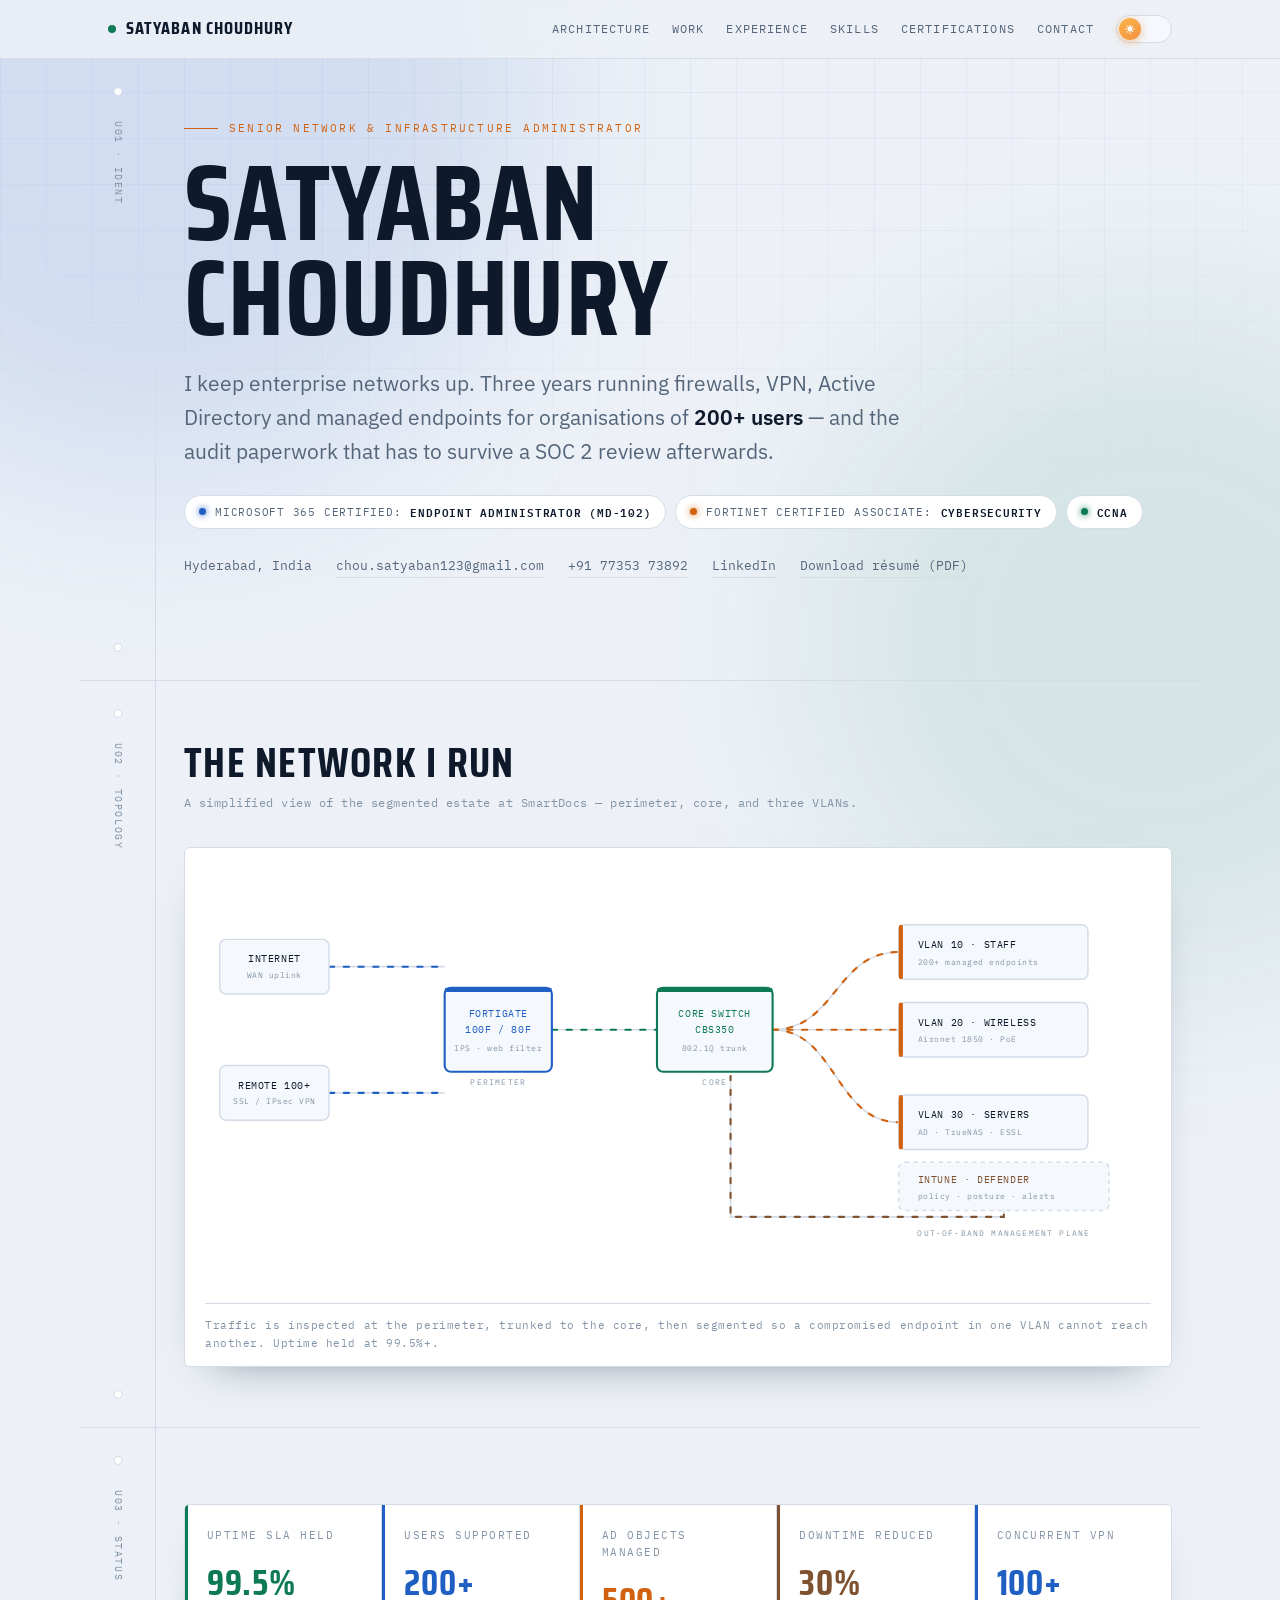
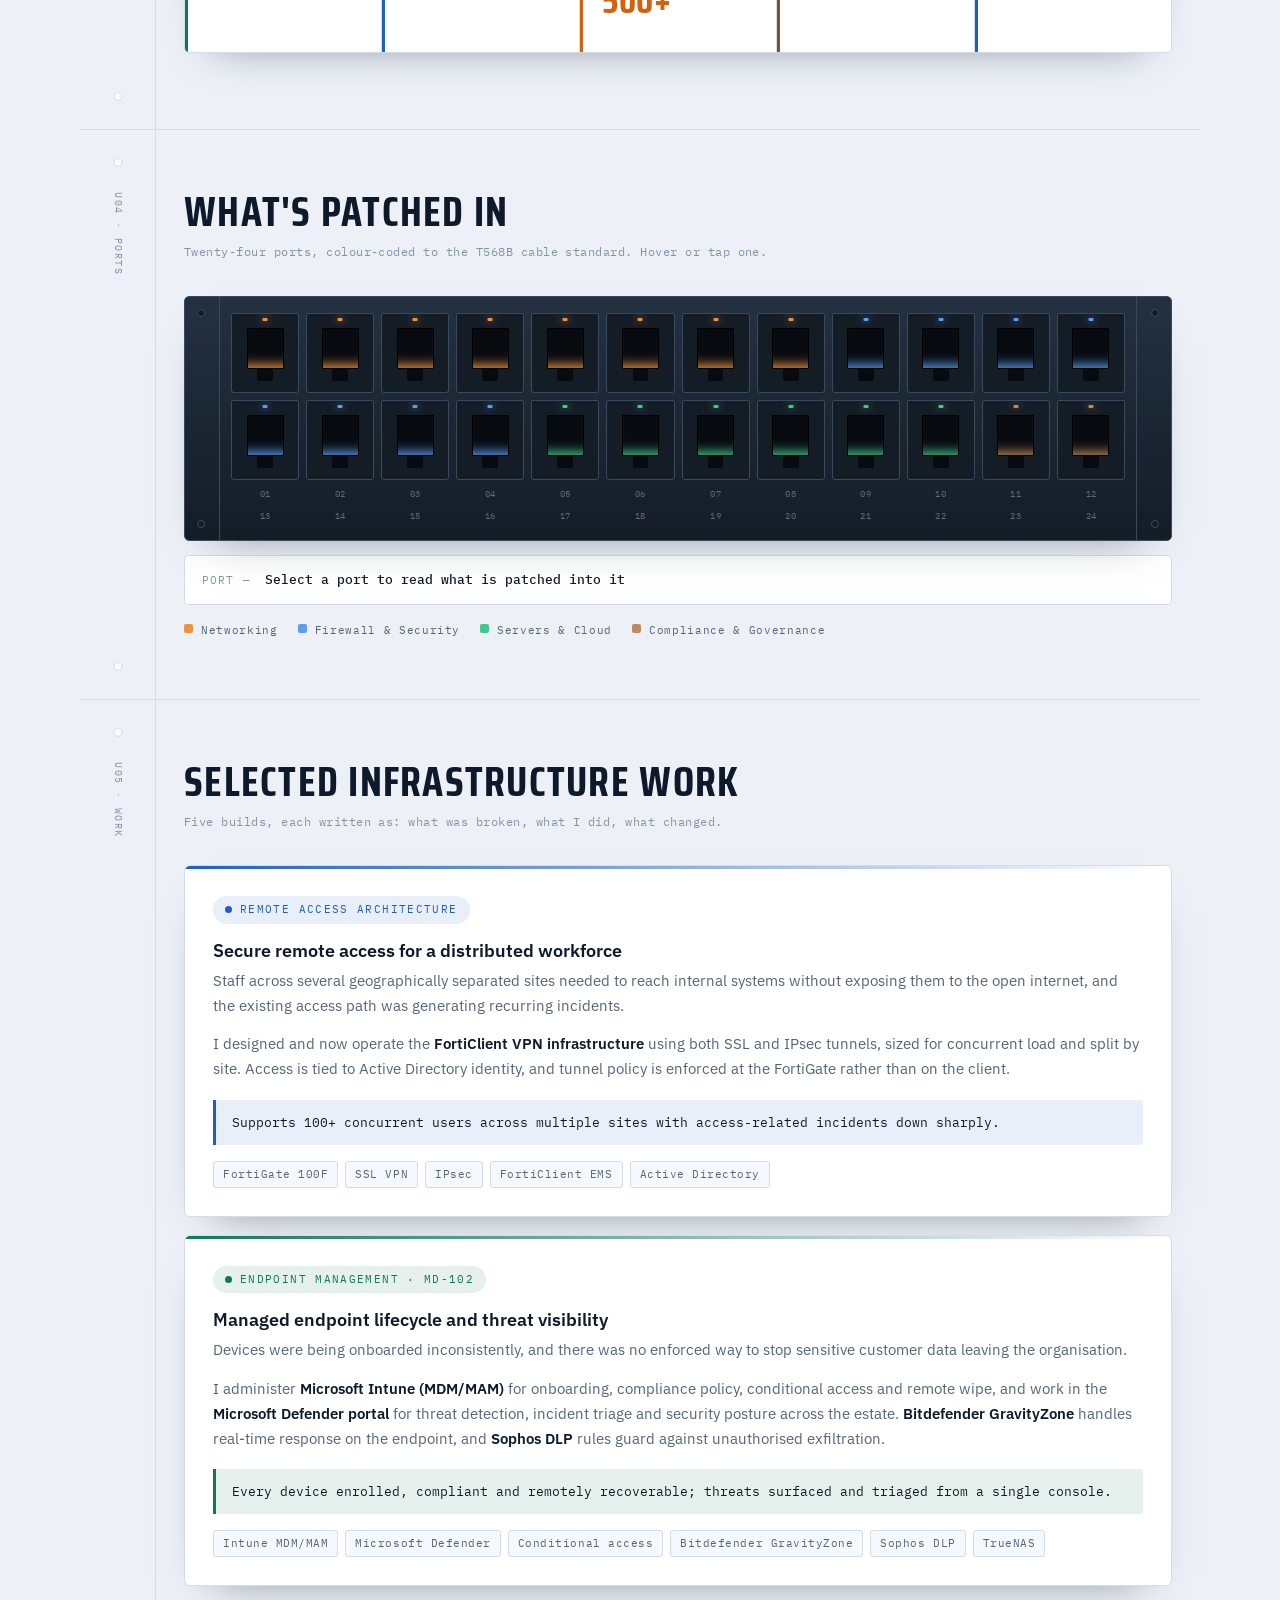
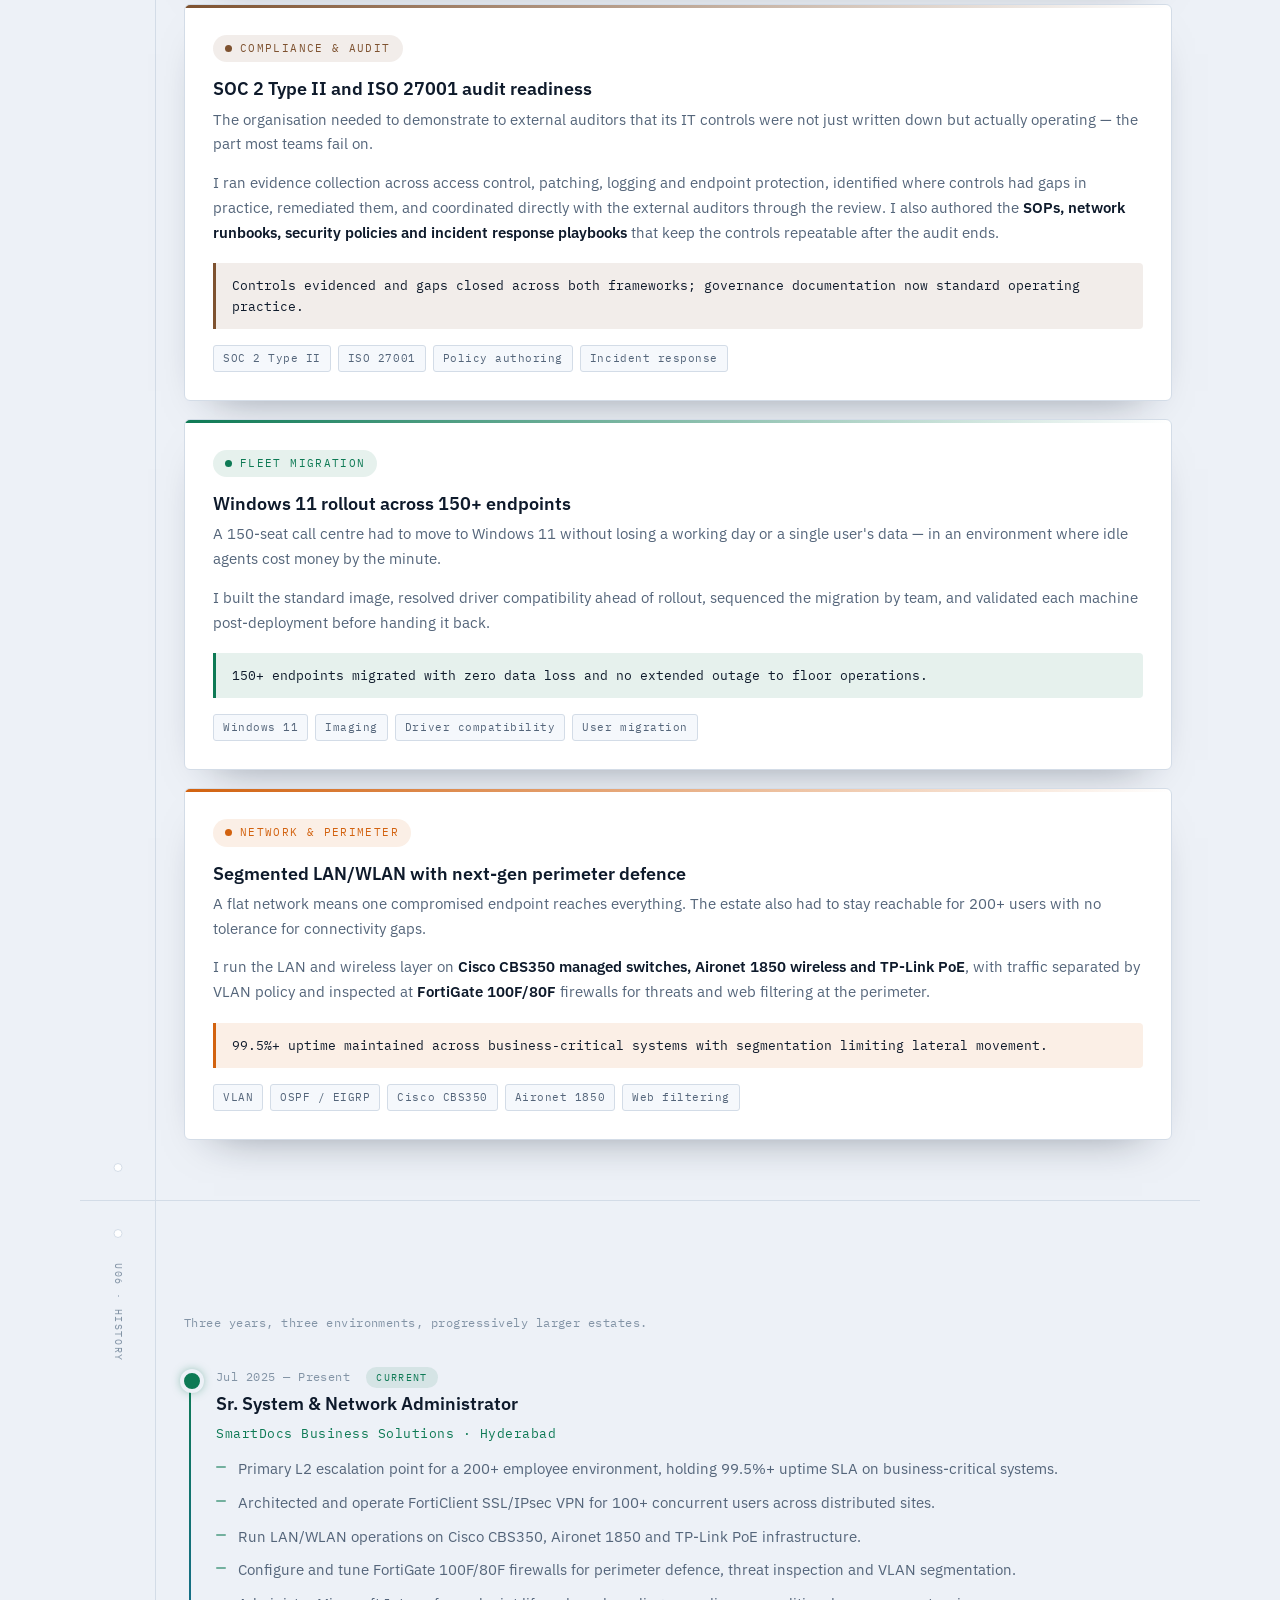
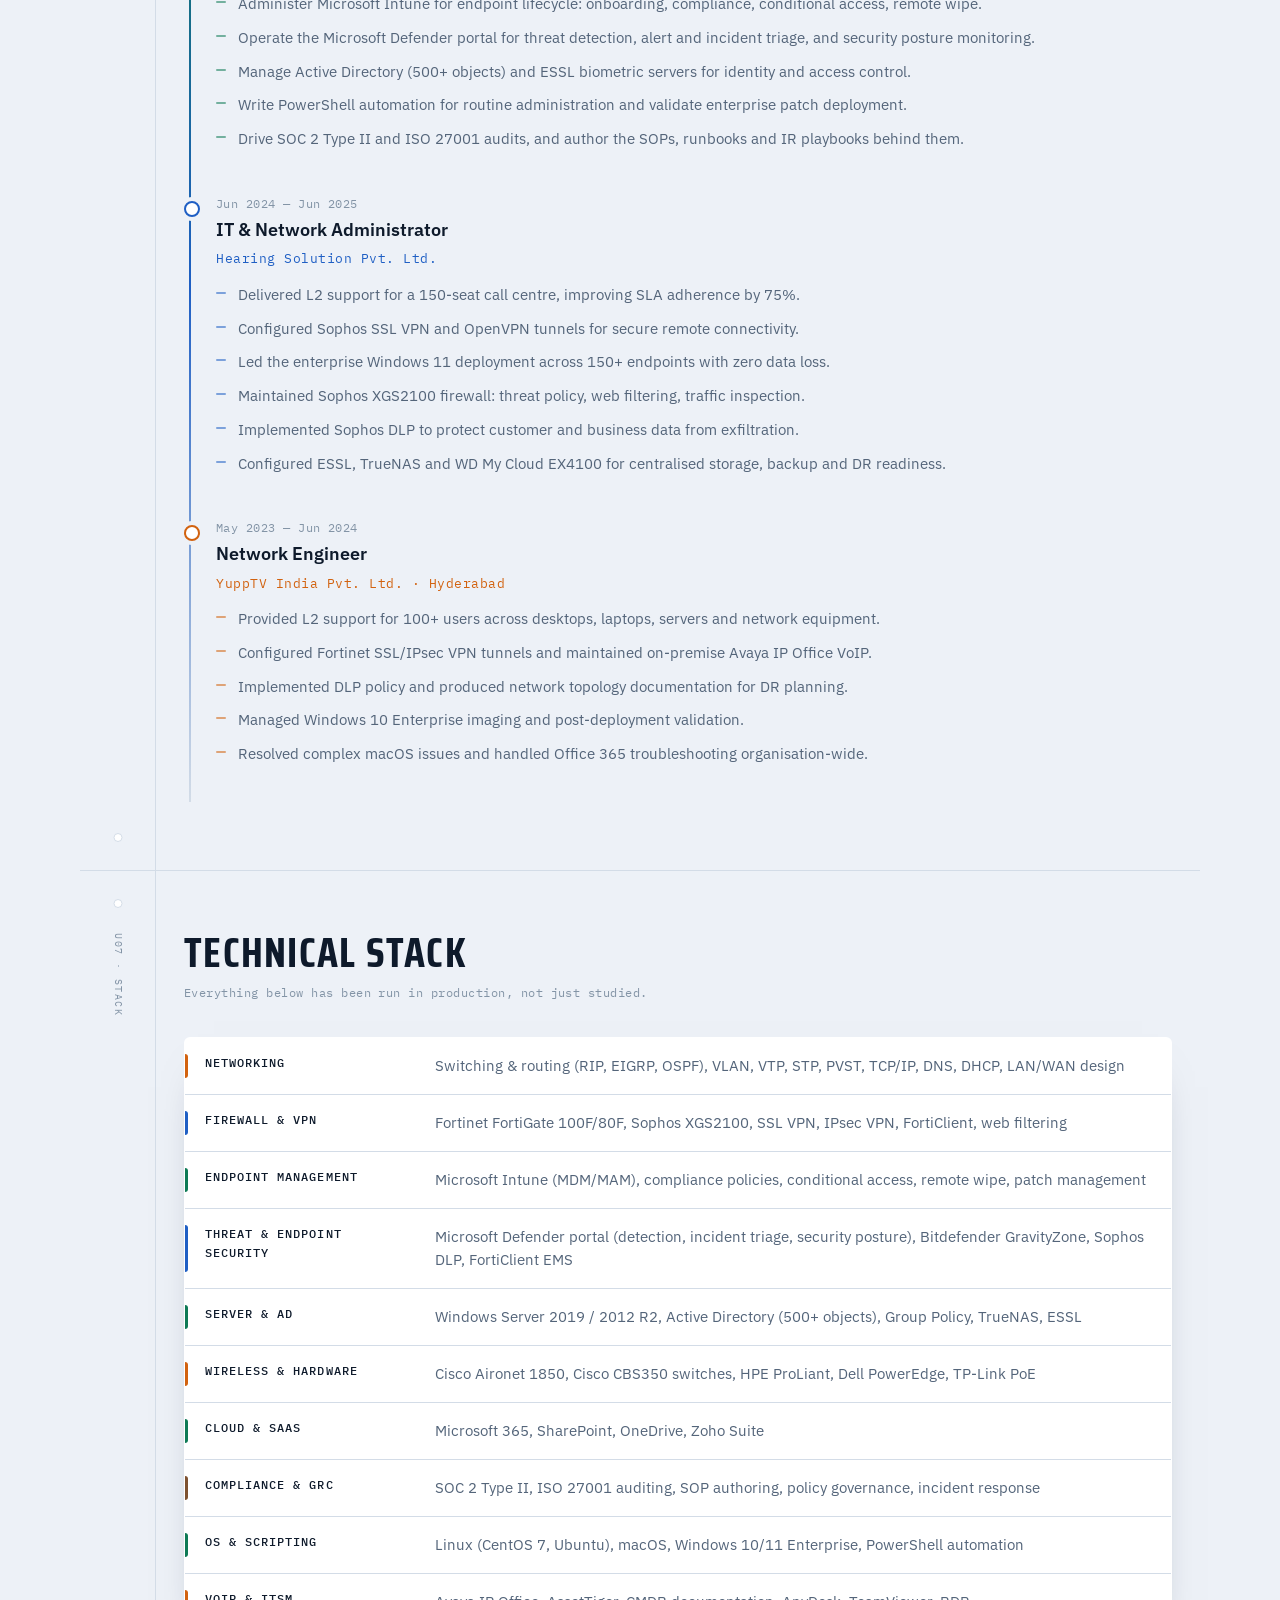
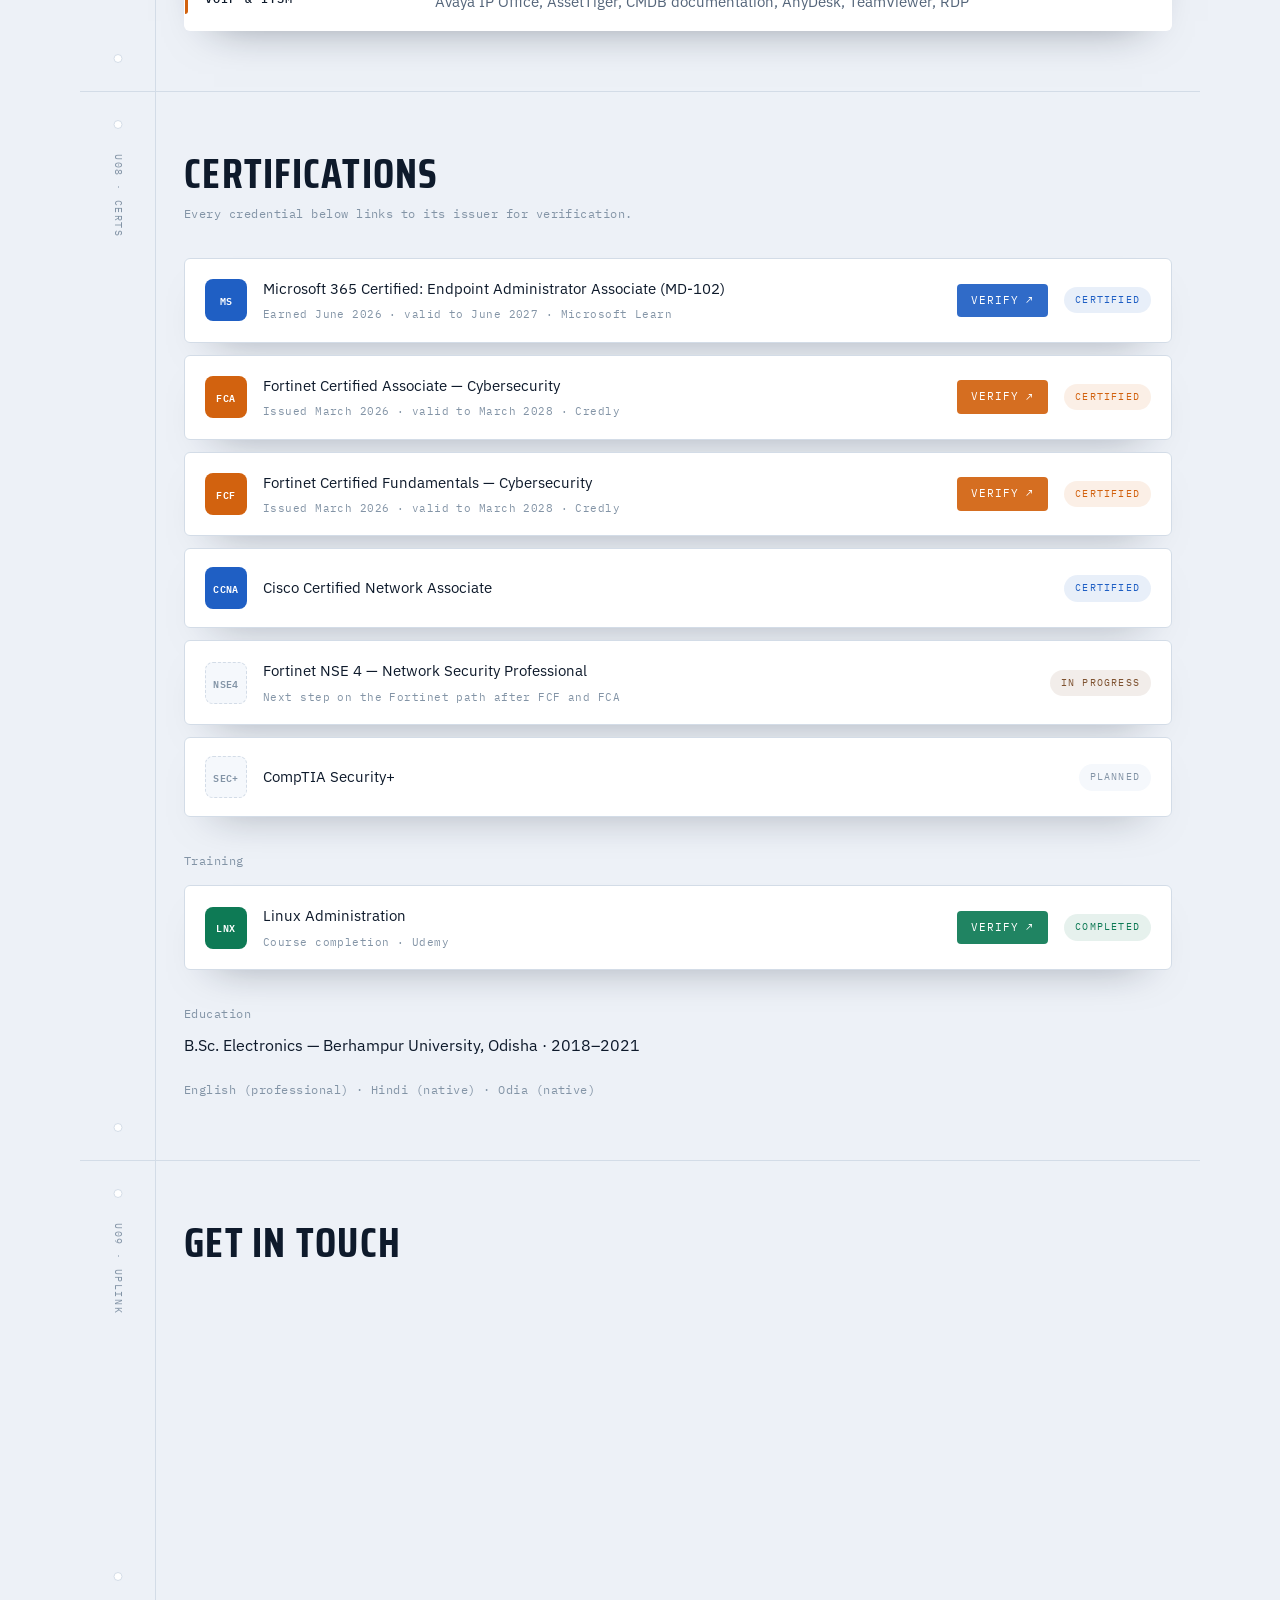
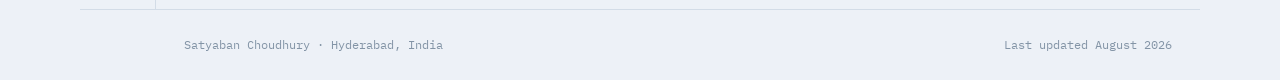
==== commit 6239d383: "Add files via upload" ====
--- a/index.html
+++ b/index.html
@@ -378,7 +378,7 @@
       <a href="mailto:chou.satyaban123@gmail.com">chou.satyaban123@gmail.com</a>
       <a href="tel:+917735373892">+91 77353 73892</a>
       <a href="https://linkedin.com/in/satyaban-choudhury" target="_blank" rel="noopener">LinkedIn</a>
-      <a href="Satyaban_Choudhury_Resume_Pro_Update.pdf" download>Download résumé (PDF)</a>
+      <a href="satyaban-choudhury-resume.pdf" download>Download résumé (PDF)</a>
     </div>
   </section>
 
@@ -722,7 +722,7 @@
       <a class="cc rv" href="mailto:chou.satyaban123@gmail.com"><small>Email</small><span>chou.satyaban123@gmail.com</span></a>
       <a class="cc rv" href="tel:+917735373892"><small>Phone</small><span>+91 77353 73892</span></a>
       <a class="cc rv" href="https://linkedin.com/in/satyaban-choudhury" target="_blank" rel="noopener"><small>LinkedIn</small><span>satyaban-choudhury</span></a>
-      <a class="cc rv" href="Satyaban_Choudhury_Resume_Pro_Update.pdf" download><small>Résumé</small><span>Download PDF</span></a>
+      <a class="cc rv" href="satyaban-choudhury-resume.pdf" download><small>Résumé</small><span>Download PDF</span></a>
     </div>
   </section>
 
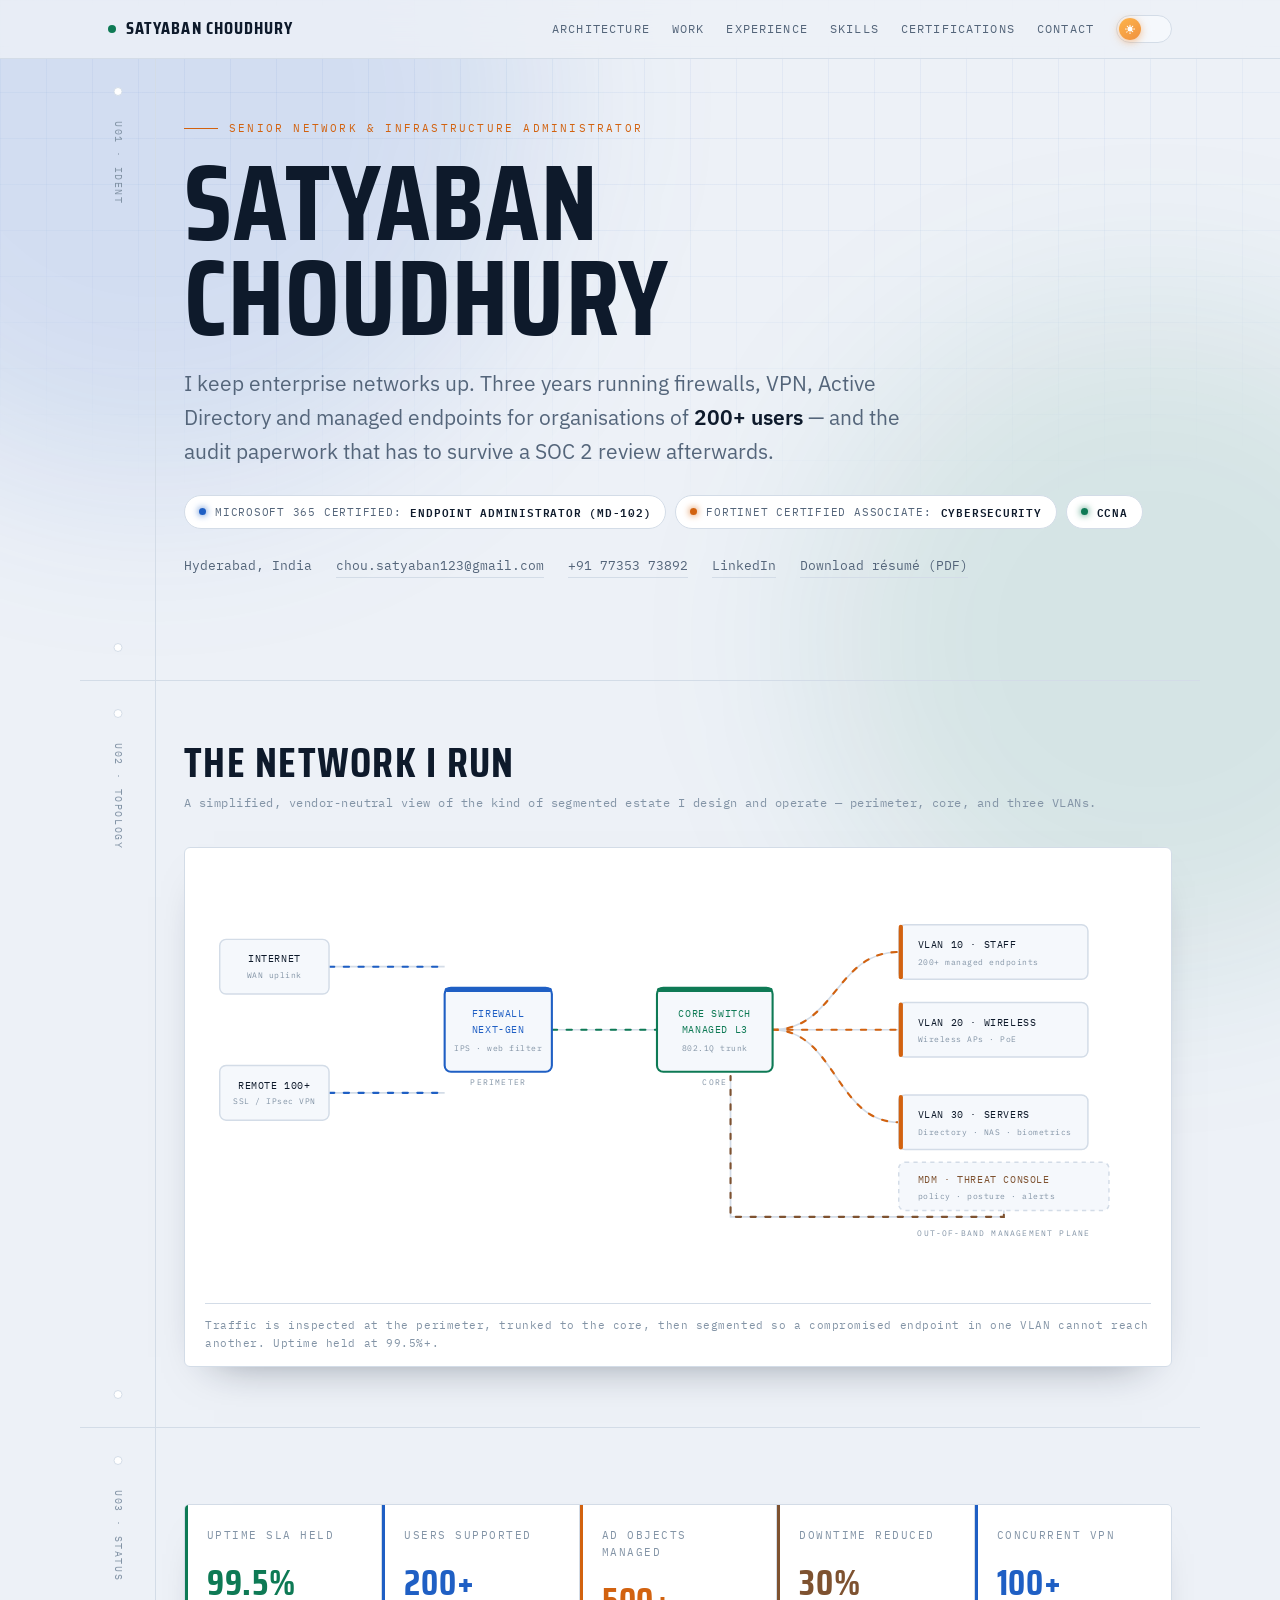
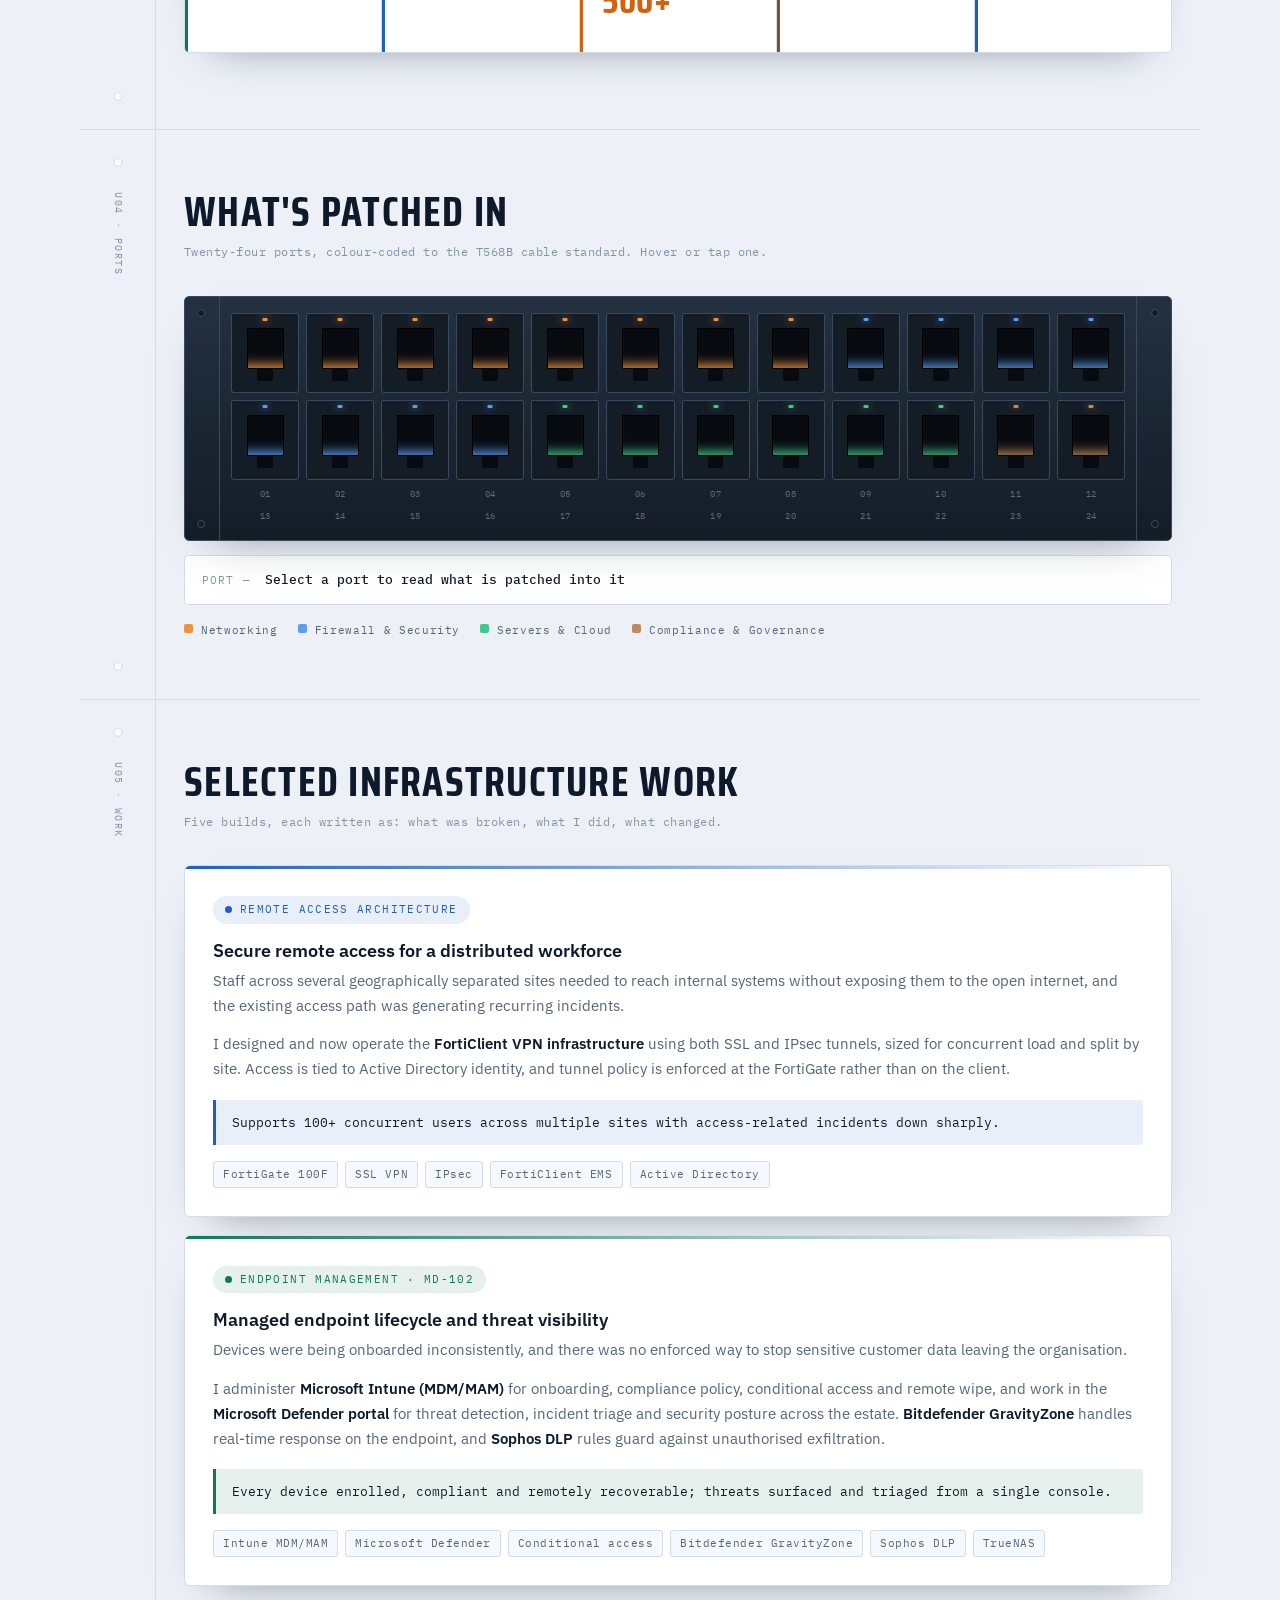
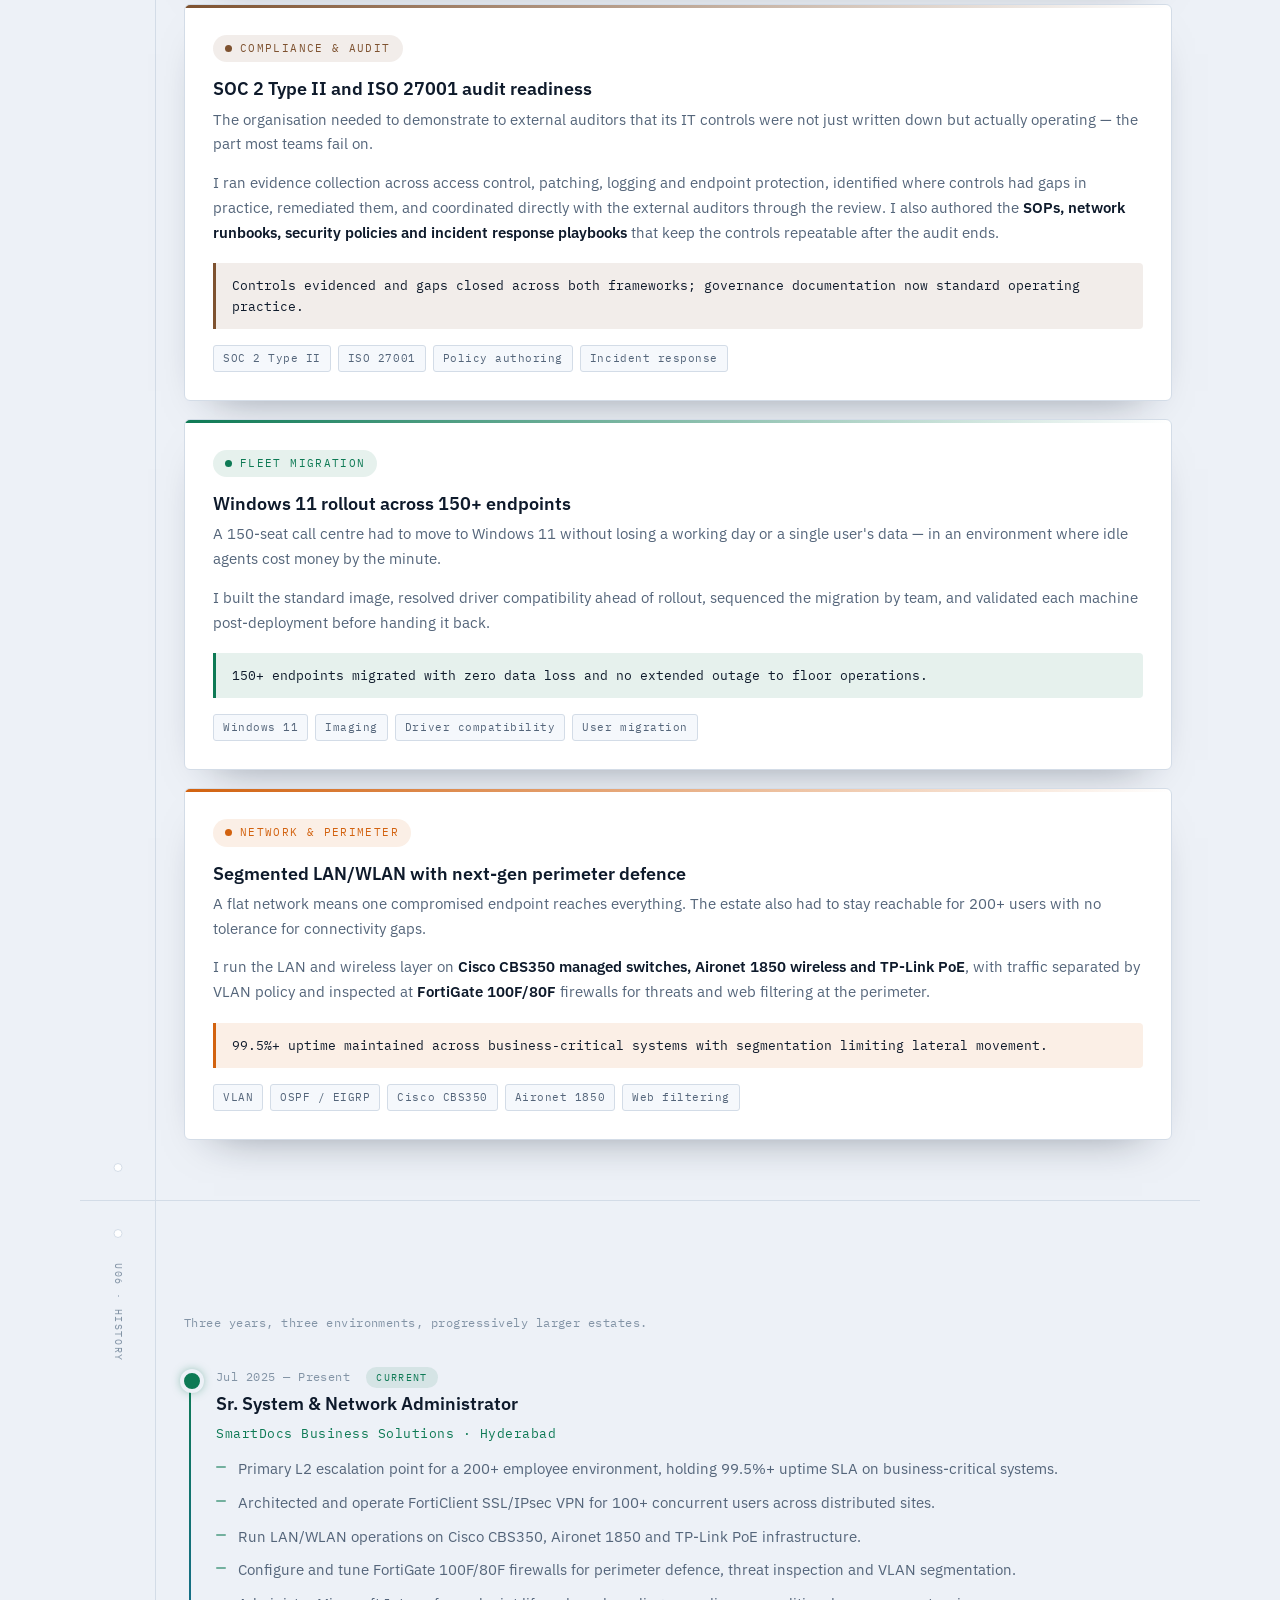
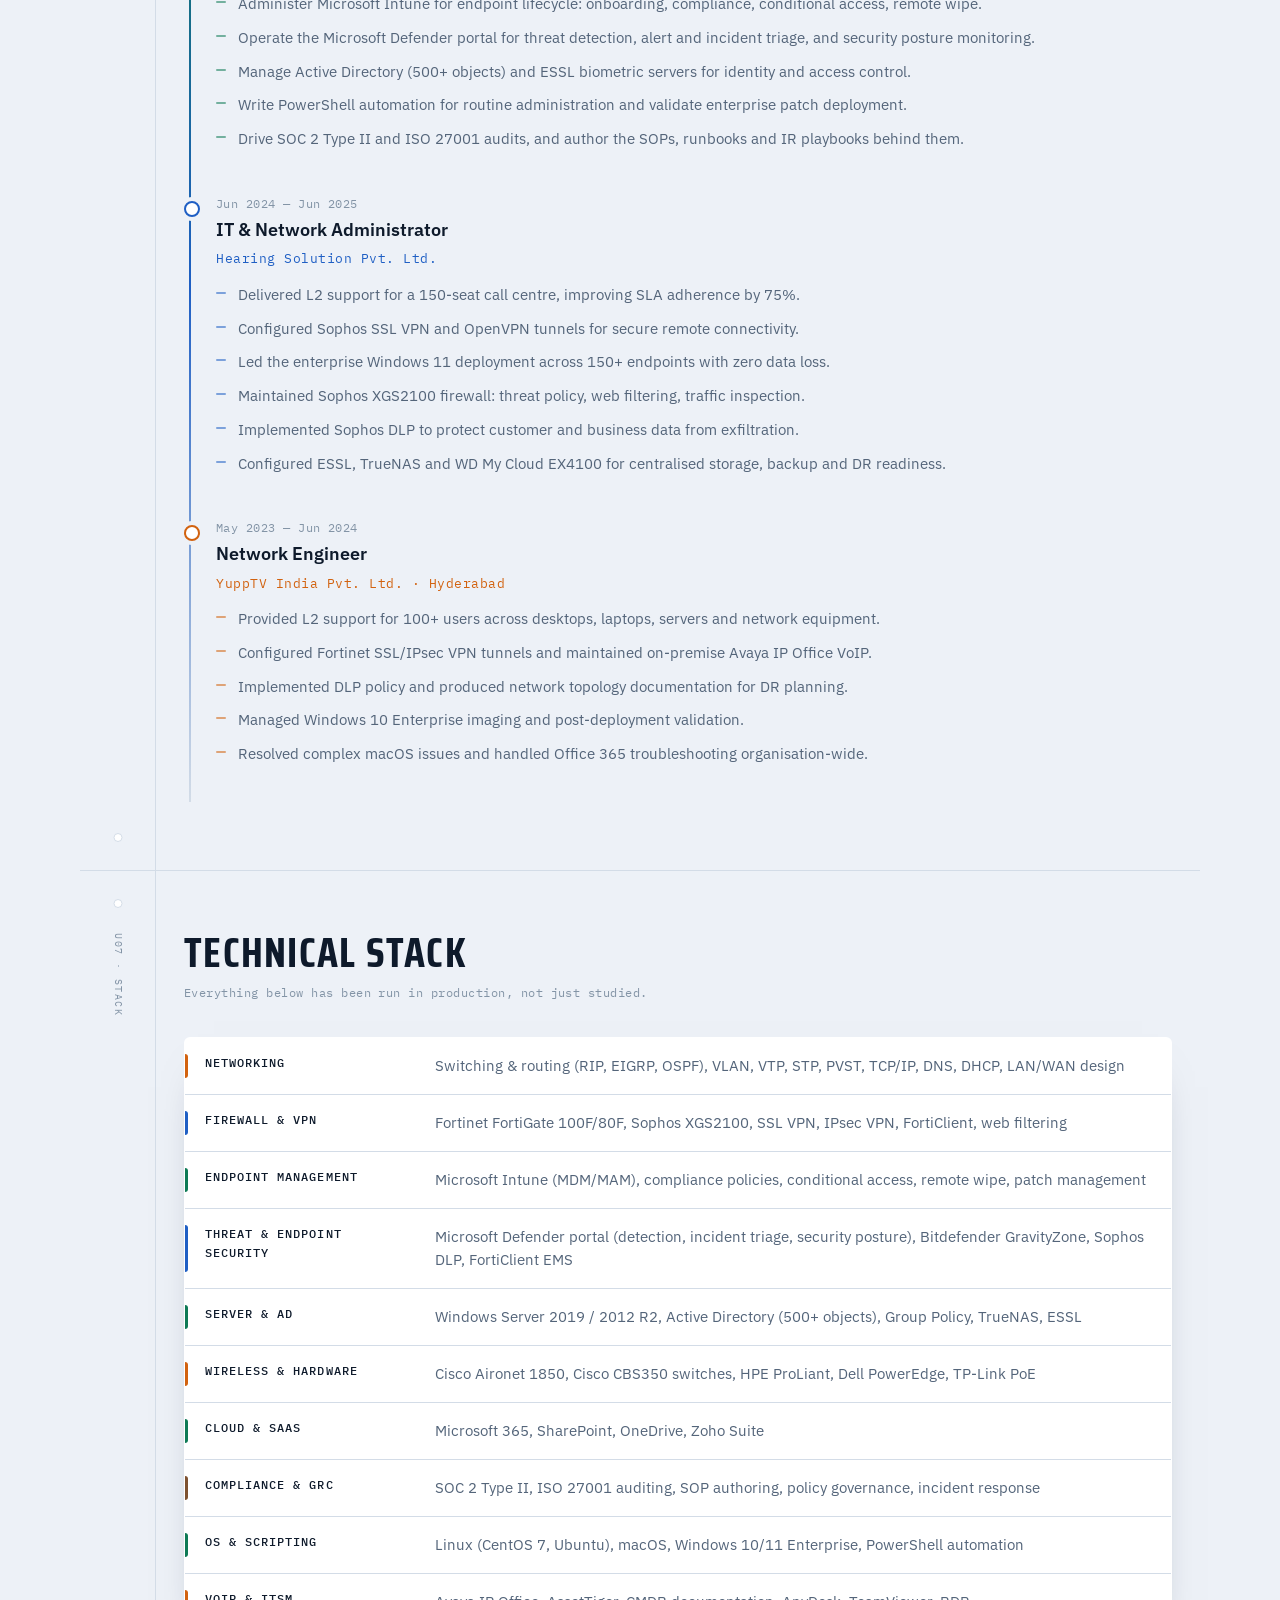
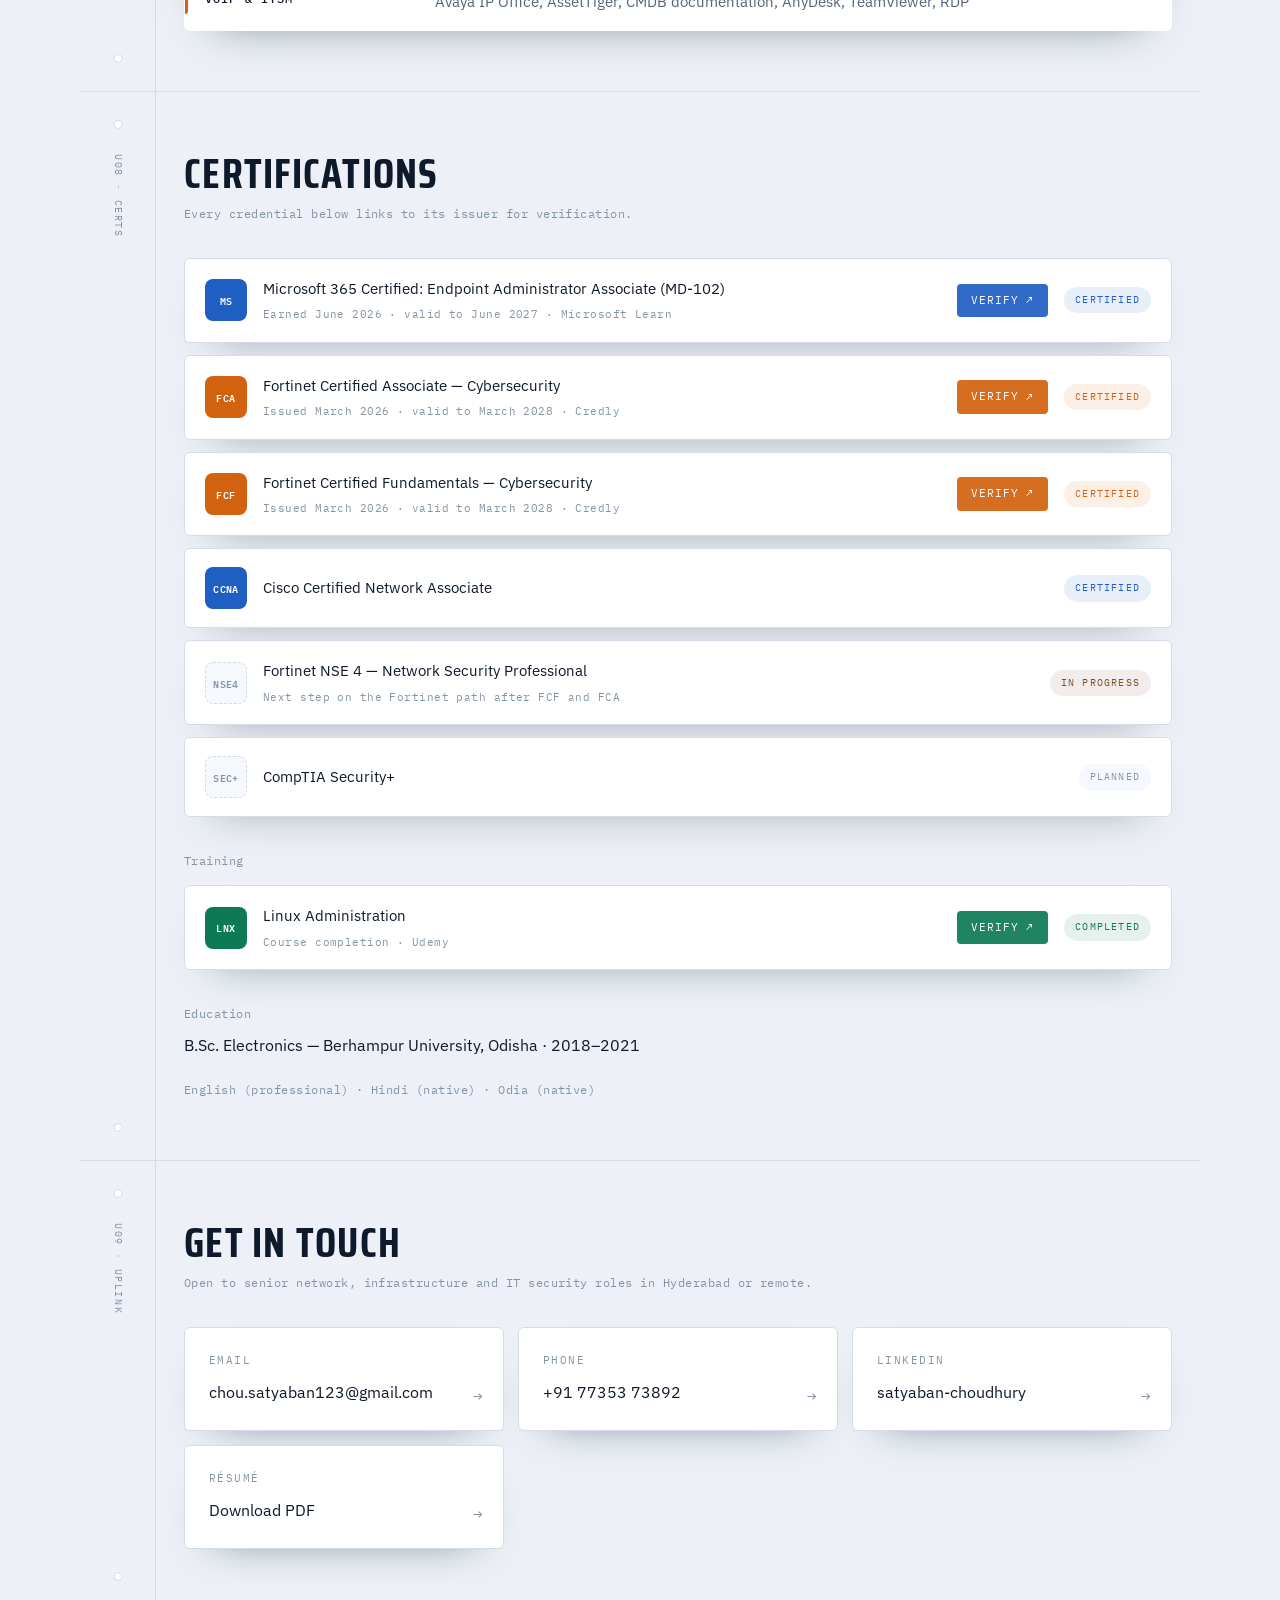
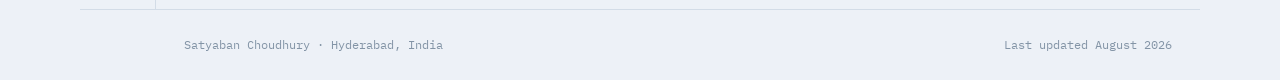
==== commit 33d7c036: "Add files via upload" ====
--- a/index.html
+++ b/index.html
@@ -386,9 +386,9 @@
   <section class="unit" id="architecture">
     <div class="u-label" aria-hidden="true"><span>U02 · TOPOLOGY</span></div>
     <h2 class="rv">The network I run</h2>
-    <p class="sec-note rv">A simplified view of the segmented estate at SmartDocs — perimeter, core, and three VLANs.</p>
+    <p class="sec-note rv">A simplified, vendor-neutral view of the kind of segmented estate I design and operate — perimeter, core, and three VLANs.</p>
     <div class="topo rv">
-      <svg viewBox="0 0 900 400" role="img" aria-label="Network topology: internet and remote VPN users pass through a FortiGate firewall to a core switch, which segments traffic into staff, wireless and server VLANs.">
+      <svg viewBox="0 0 900 400" role="img" aria-label="Network topology: internet and remote VPN users pass through a next-generation firewall to a managed core switch, which segments traffic into staff, wireless and server VLANs, with a separate management plane.">
         <!-- links -->
         <path class="tp-line" d="M118 92 H228"/>
         <path class="tp-flow" style="stroke:var(--sec)" d="M118 92 H228"/>
@@ -421,8 +421,8 @@
         <g class="tp-node">
           <rect class="tp-box" x="228" y="112" width="102" height="80" rx="6" style="stroke:var(--sec);stroke-width:2"/>
           <rect x="228" y="112" width="102" height="4" rx="2" fill="var(--sec)"/>
-          <text class="tp-t" x="279" y="140" text-anchor="middle" style="fill:var(--sec)">FORTIGATE</text>
-          <text class="tp-t" x="279" y="155" text-anchor="middle" style="fill:var(--sec)">100F / 80F</text>
+          <text class="tp-t" x="279" y="140" text-anchor="middle" style="fill:var(--sec)">FIREWALL</text>
+          <text class="tp-t" x="279" y="155" text-anchor="middle" style="fill:var(--sec)">NEXT-GEN</text>
           <text class="tp-s" x="279" y="172" text-anchor="middle">IPS · web filter</text>
           <text class="tp-cap" x="279" y="205" text-anchor="middle">PERIMETER</text>
         </g>
@@ -431,7 +431,7 @@
           <rect class="tp-box" x="430" y="112" width="110" height="80" rx="6" style="stroke:var(--sys);stroke-width:2"/>
           <rect x="430" y="112" width="110" height="4" rx="2" fill="var(--sys)"/>
           <text class="tp-t" x="485" y="140" text-anchor="middle" style="fill:var(--sys)">CORE SWITCH</text>
-          <text class="tp-t" x="485" y="155" text-anchor="middle" style="fill:var(--sys)">CBS350</text>
+          <text class="tp-t" x="485" y="155" text-anchor="middle" style="fill:var(--sys)">MANAGED L3</text>
           <text class="tp-s" x="485" y="172" text-anchor="middle">802.1Q trunk</text>
           <text class="tp-cap" x="485" y="205" text-anchor="middle">CORE</text>
         </g>
@@ -446,18 +446,18 @@
           <rect class="tp-box" x="660" y="126" width="180" height="52" rx="6"/>
           <rect x="660" y="126" width="4" height="52" rx="2" fill="var(--net)"/>
           <text class="tp-t" x="678" y="148">VLAN 20 · WIRELESS</text>
-          <text class="tp-s" x="678" y="164">Aironet 1850 · PoE</text>
+          <text class="tp-s" x="678" y="164">Wireless APs · PoE</text>
         </g>
         <g class="tp-node">
           <rect class="tp-box" x="660" y="214" width="180" height="52" rx="6"/>
           <rect x="660" y="214" width="4" height="52" rx="2" fill="var(--net)"/>
           <text class="tp-t" x="678" y="236">VLAN 30 · SERVERS</text>
-          <text class="tp-s" x="678" y="252">AD · TrueNAS · ESSL</text>
+          <text class="tp-s" x="678" y="252">Directory · NAS · biometrics</text>
         </g>
         <!-- management -->
         <g class="tp-node">
           <rect class="tp-box" x="660" y="278" width="200" height="46" rx="6" style="stroke-dasharray:4 4"/>
-          <text class="tp-t" x="678" y="298" style="fill:var(--gov)">INTUNE · DEFENDER</text>
+          <text class="tp-t" x="678" y="298" style="fill:var(--gov)">MDM · THREAT CONSOLE</text>
           <text class="tp-s" x="678" y="313">policy · posture · alerts</text>
         </g>
         <text class="tp-cap" x="760" y="348" text-anchor="middle">OUT-OF-BAND MANAGEMENT PLANE</text>
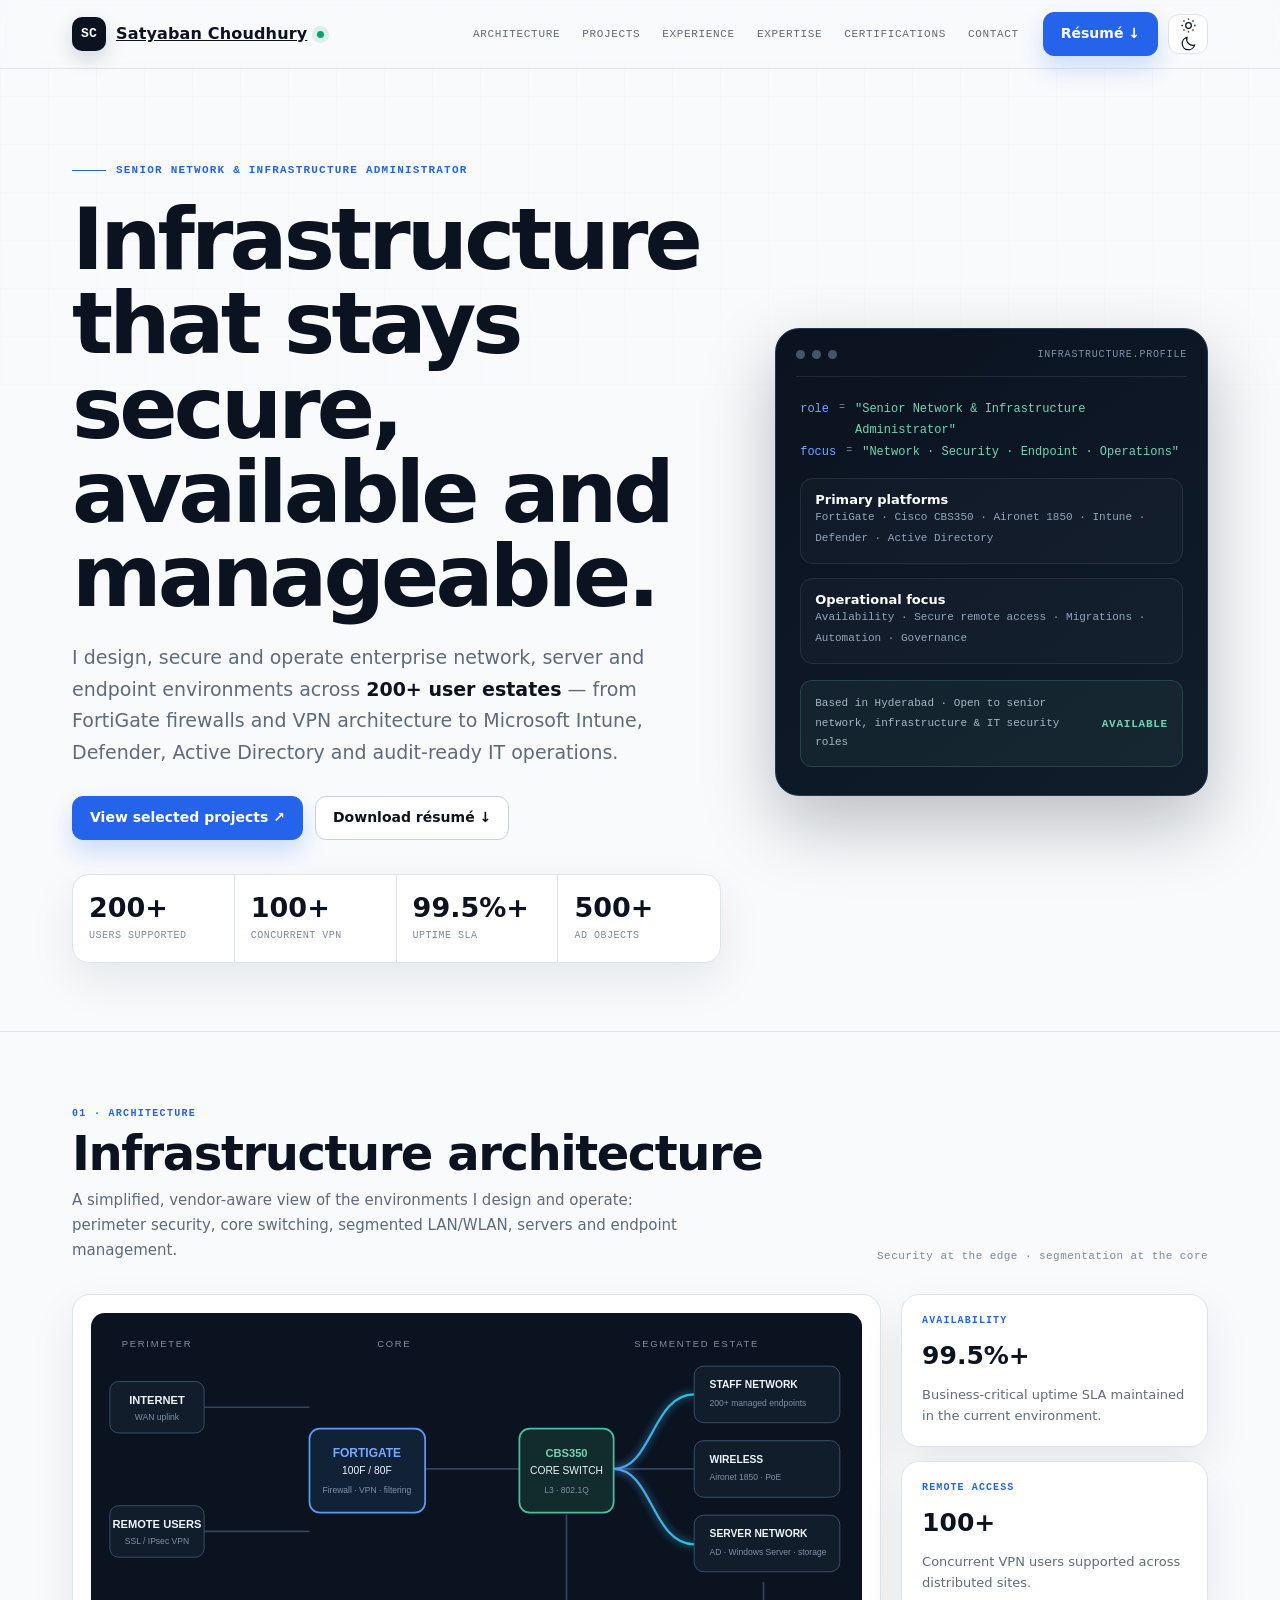
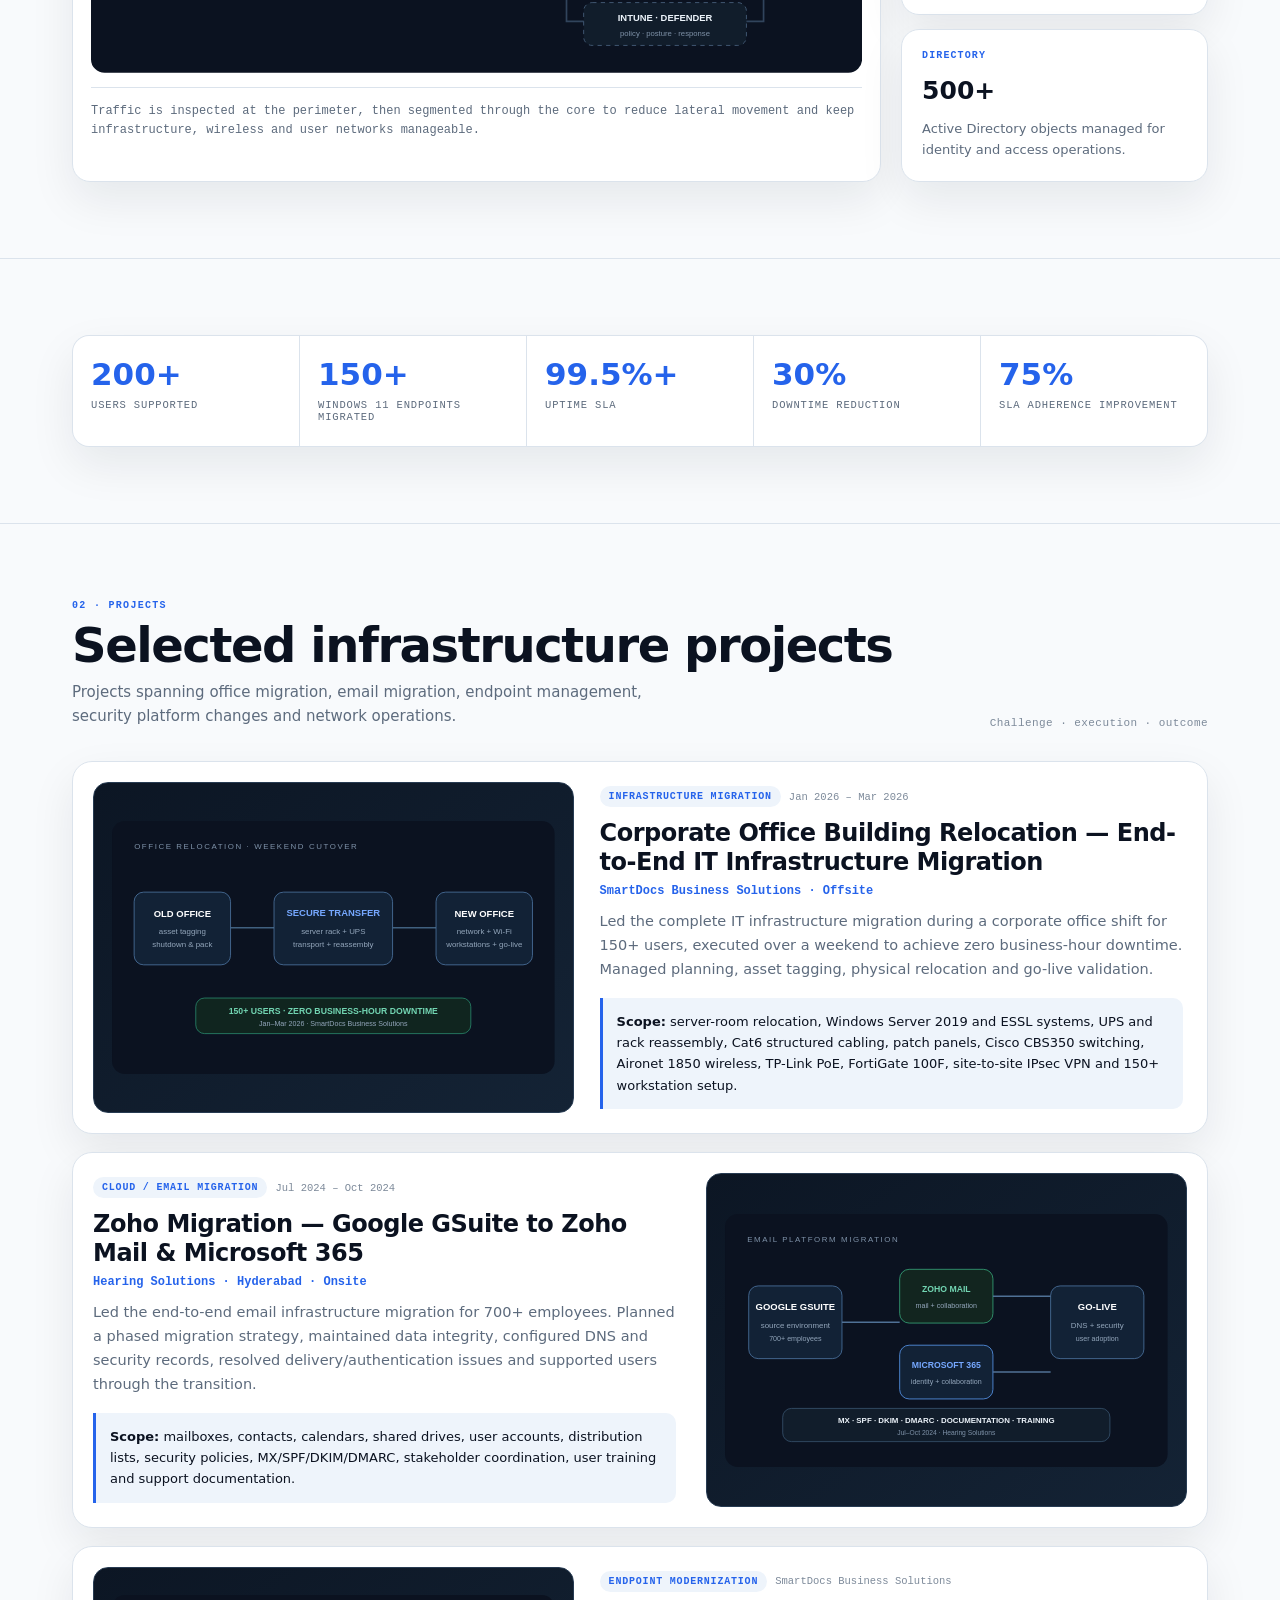
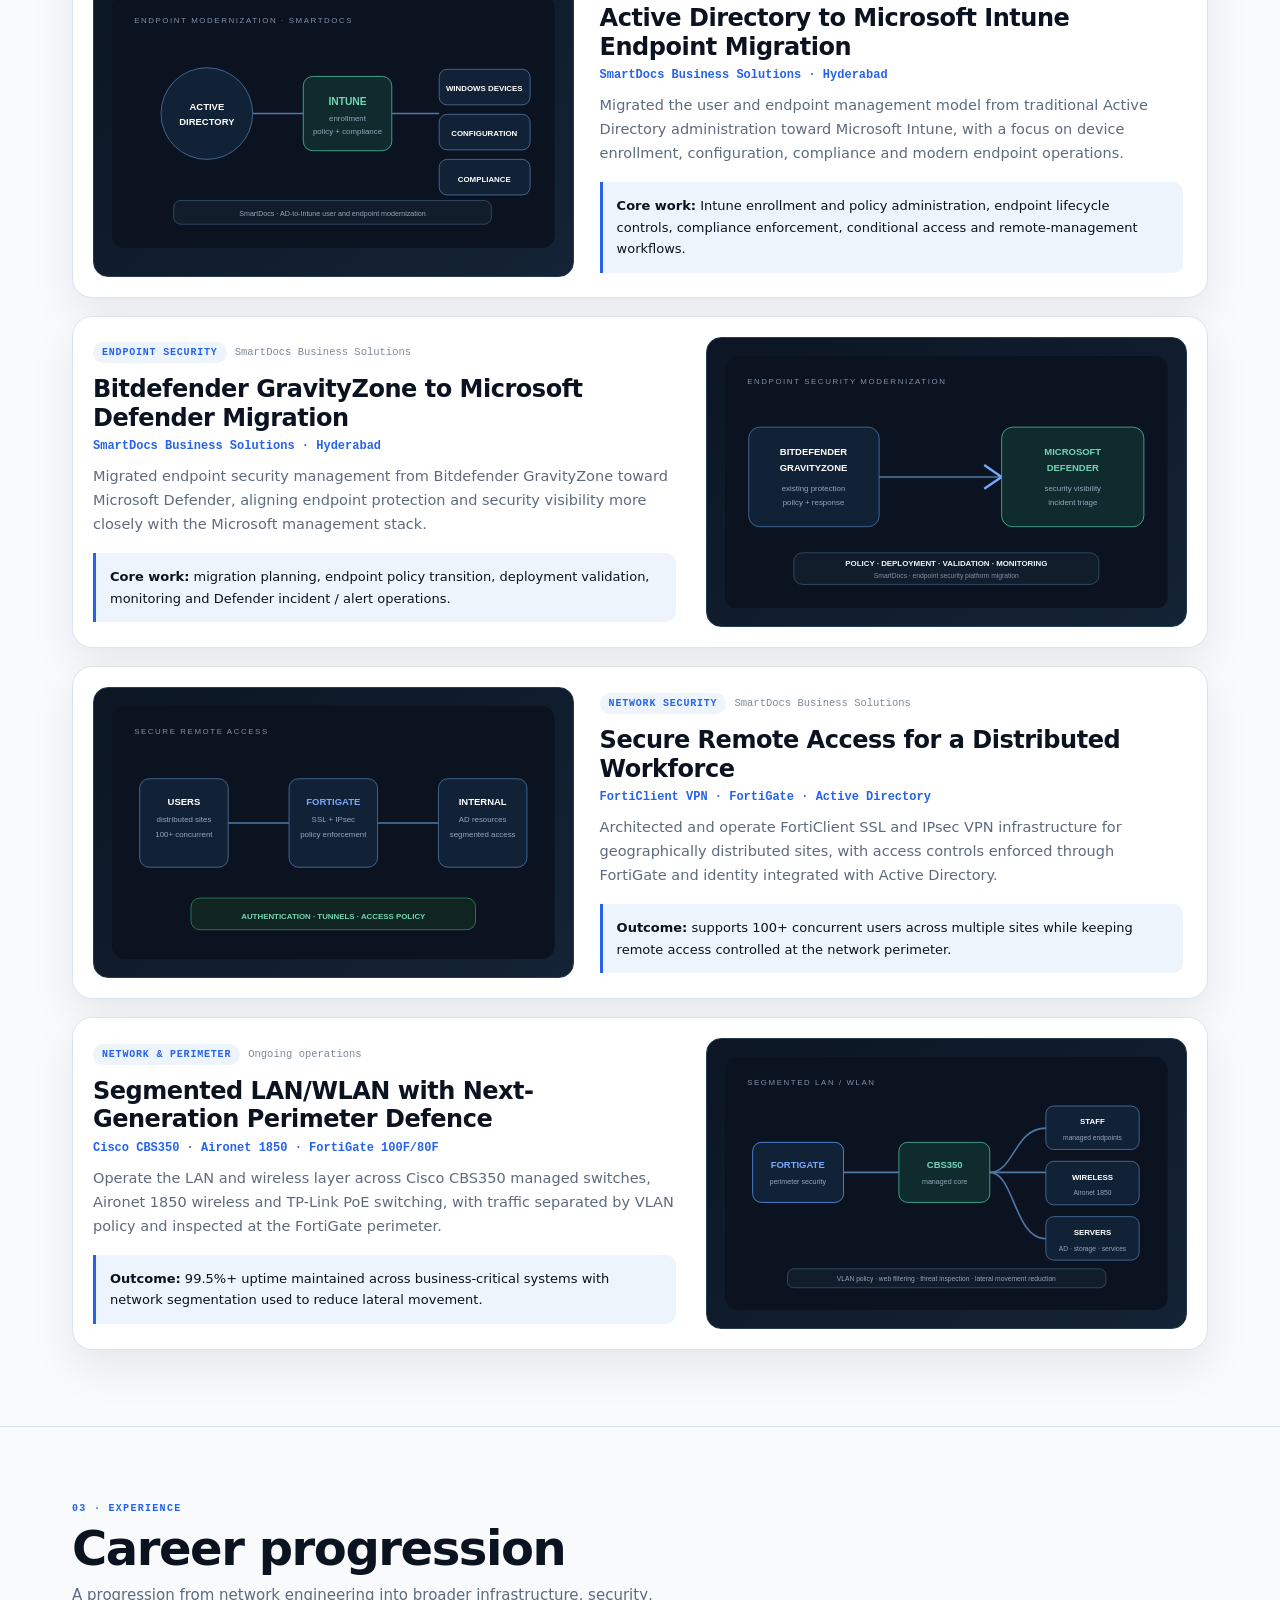
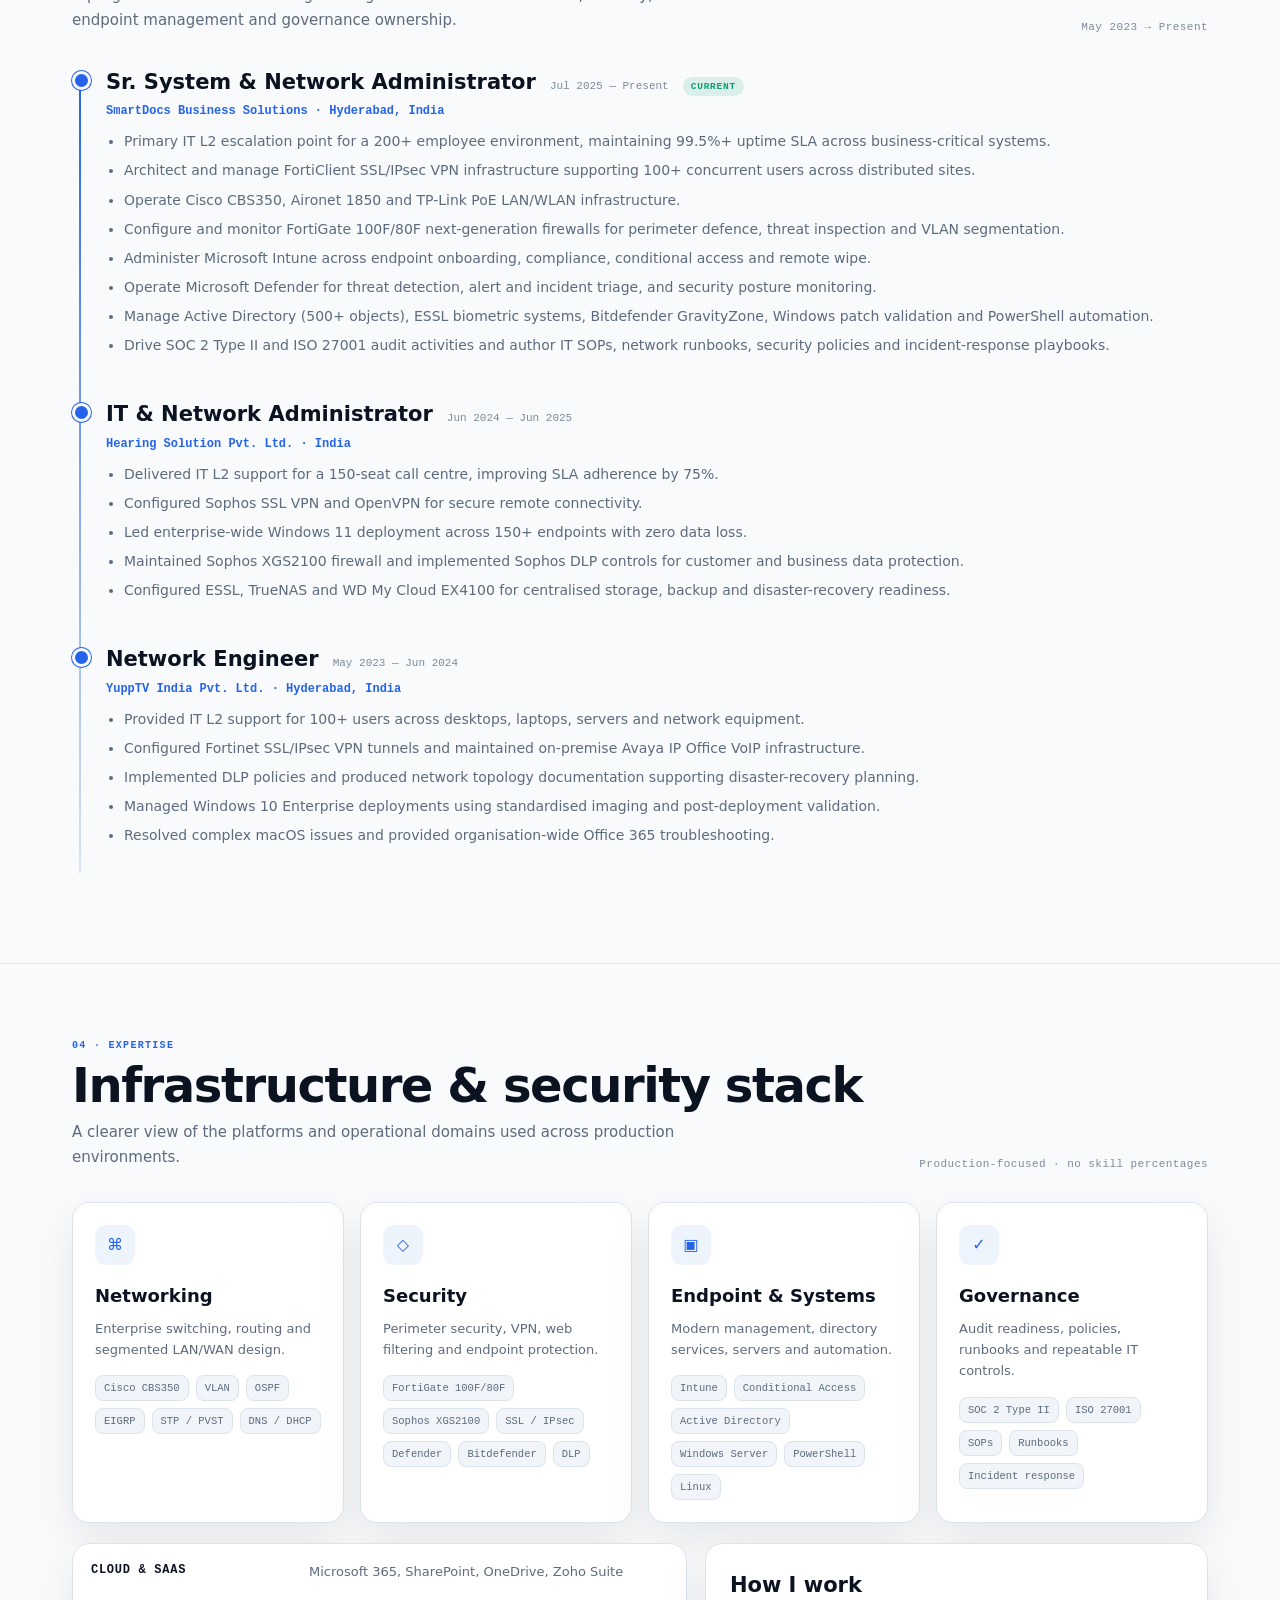
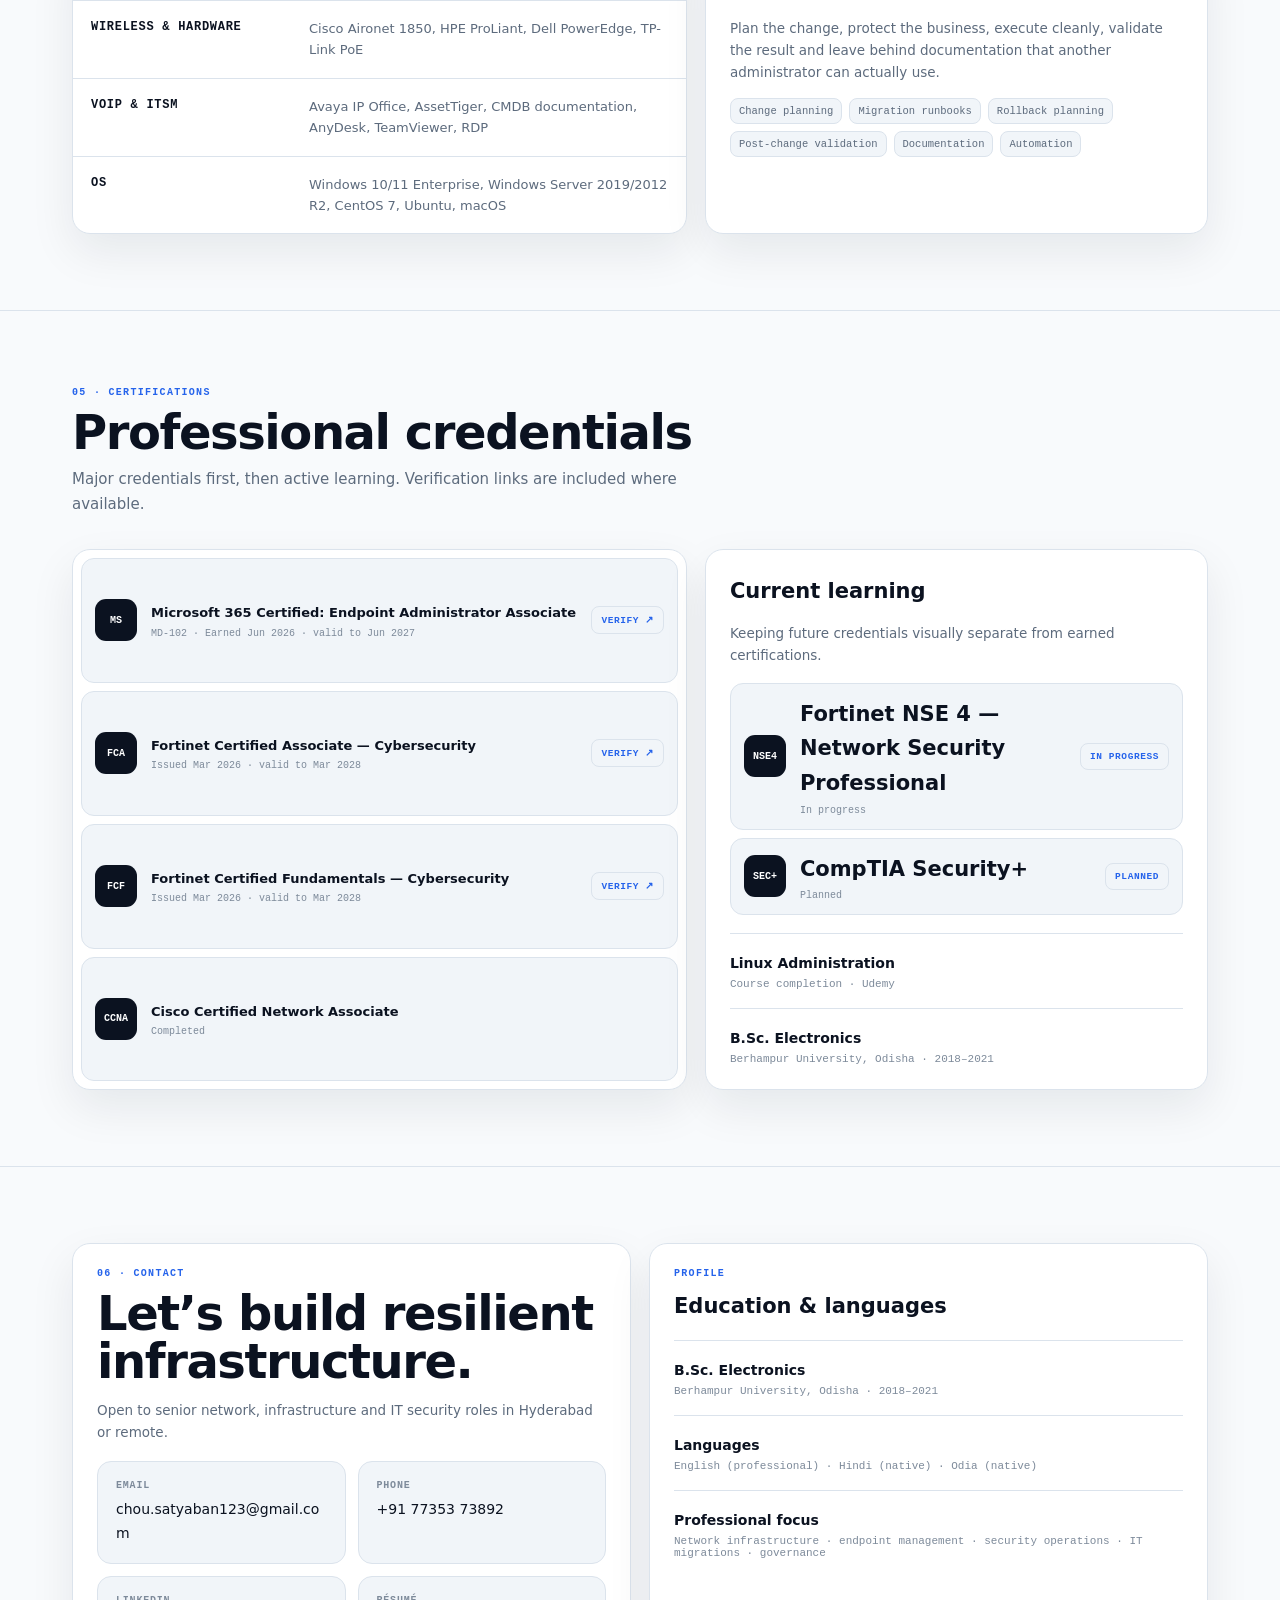
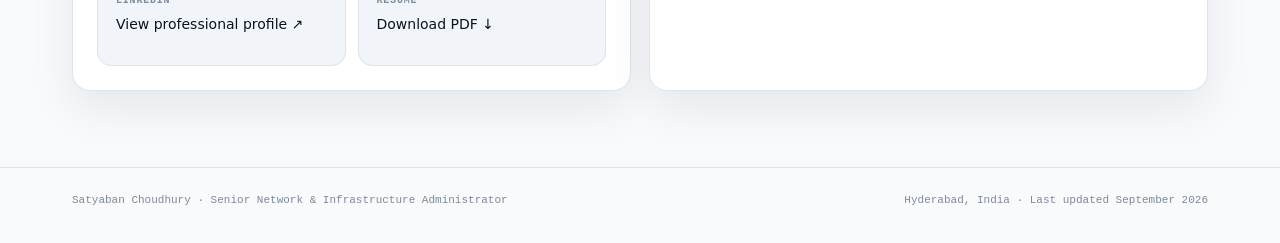
==== commit 0e4862df: "Add files via upload used Chatgpt index for test" ====
--- a/index.html
+++ b/index.html
@@ -1,870 +1,857 @@
 <!DOCTYPE html>
 <html lang="en" data-theme="light">
 <head>
-<meta charset="UTF-8">
-<meta name="viewport" content="width=device-width, initial-scale=1.0">
-<title>Satyaban Choudhury — Network &amp; Infrastructure Administrator</title>
-<meta name="description" content="Senior Network &amp; Infrastructure Administrator in Hyderabad. Microsoft 365 Certified: Endpoint Administrator Associate (MD-102), Fortinet Certified Associate in Cybersecurity, CCNA. Firewalls, VPN architecture, Intune, Microsoft Defender, Active Directory and SOC 2 / ISO 27001 compliance for 200+ user environments.">
-<meta name="theme-color" content="#EDF1F7">
-<link rel="preconnect" href="https://fonts.googleapis.com">
-<link rel="preconnect" href="https://fonts.gstatic.com" crossorigin>
-<link href="https://fonts.googleapis.com/css2?family=IBM+Plex+Mono:wght@400;500;600&family=IBM+Plex+Sans:wght@400;500;600&family=Saira+Condensed:wght@500;600;700&display=swap" rel="stylesheet">
-<style>
-/* ============ THEMES ============ */
-:root[data-theme="light"]{
-  --bg:#EDF1F7;
-  --bg-2:#E3EAF3;
-  --surface:#FFFFFF;
-  --surface-2:#F5F8FC;
-  --edge:#D3DCE7;
-  --ink:#0E1A2B;
-  --muted:#54657A;
-  --dim:#8394A6;
-  --net:#D2620F;
-  --sec:#1F5FC4;
-  --sys:#0E7A55;
-  --gov:#7E5230;
-  --net-t:rgba(210,98,15,.10);
-  --sec-t:rgba(31,95,196,.10);
-  --sys-t:rgba(14,122,85,.10);
-  --gov-t:rgba(126,82,48,.10);
-  --grid:rgba(31,95,196,.055);
-  --glow-a:rgba(31,95,196,.13);
-  --glow-b:rgba(14,122,85,.10);
-  --glow-c:rgba(210,98,15,.09);
-  --shadow:0 20px 44px -30px rgba(14,26,43,.55);
-  --shadow-lift:0 26px 50px -26px rgba(14,26,43,.42);
-  --led-off:#C4CEDA;
-}
-:root[data-theme="dark"]{
-  --bg:#0B121C;
-  --bg-2:#101A26;
-  --surface:#151F2C;
-  --surface-2:#1C2837;
-  --edge:#2A3949;
-  --ink:#E8EEF6;
-  --muted:#93A3B6;
-  --dim:#657588;
-  --net:#F0913F;
-  --sec:#5C9DF0;
-  --sys:#3FC98C;
-  --gov:#C08A5F;
-  --net-t:rgba(240,145,63,.13);
-  --sec-t:rgba(92,157,240,.13);
-  --sys-t:rgba(63,201,140,.13);
-  --gov-t:rgba(192,138,95,.13);
-  --grid:rgba(92,157,240,.07);
-  --glow-a:rgba(92,157,240,.16);
-  --glow-b:rgba(63,201,140,.12);
-  --glow-c:rgba(240,145,63,.10);
-  --shadow:0 22px 48px -28px #000;
-  --shadow-lift:0 28px 54px -24px #000;
-  --led-off:#33404F;
-}
-:root{
-  --pp-a:#243141;--pp-b:#141C26;--pp-edge:#3A4A5E;--pp-jack:#070B10;
-  --p-net:#F0913F;--p-sec:#5C9DF0;--p-sys:#3FC98C;--p-gov:#C08A5F;
-  --led-on:#22A06B;--led-mid:#C99027;
-  --display:"Saira Condensed",Impact,sans-serif;
-  --body:"IBM Plex Sans",system-ui,sans-serif;
-  --mono:"IBM Plex Mono",ui-monospace,monospace;
-  --gut:76px;--maxw:1120px;
-}
-*{box-sizing:border-box}
-html{scroll-behavior:smooth}
-body{
-  margin:0;color:var(--ink);font-family:var(--body);font-size:16px;line-height:1.65;
-  -webkit-font-smoothing:antialiased;overflow-x:hidden;
-  background:var(--bg);transition:background .35s,color .35s;
-}
-/* ambient atmosphere */
-.aura{position:fixed;inset:0;z-index:-2;pointer-events:none;transition:opacity .35s}
-.aura::before,.aura::after{content:"";position:absolute;border-radius:50%;filter:blur(90px)}
-.aura::before{width:60vw;height:60vw;left:-18vw;top:-22vw;background:var(--glow-a)}
-.aura::after{width:52vw;height:52vw;right:-16vw;top:34vh;background:var(--glow-b)}
-.grid-bg{
-  position:fixed;inset:0;z-index:-1;pointer-events:none;
-  background-image:linear-gradient(var(--grid) 1px,transparent 1px),linear-gradient(90deg,var(--grid) 1px,transparent 1px);
-  background-size:46px 46px;
-  mask-image:radial-gradient(ellipse 90% 60% at 50% 0%,#000 40%,transparent 100%);
-  -webkit-mask-image:radial-gradient(ellipse 90% 60% at 50% 0%,#000 40%,transparent 100%);
-}
-a{color:inherit}
-::selection{background:var(--sec);color:#fff}
-:focus-visible{outline:2px solid var(--net);outline-offset:3px;border-radius:3px}
-
-/* scroll progress */
-.prog{position:fixed;top:0;left:0;height:3px;width:0;z-index:99;
-  background:linear-gradient(90deg,var(--sec),var(--sys) 55%,var(--net));transition:width .1s linear}
-
-/* ============ RACK ============ */
-.rack{max-width:var(--maxw);margin:0 auto;position:relative}
-.unit{position:relative;border-top:1px solid var(--edge);padding:60px 28px 60px calc(var(--gut) + 28px)}
-.unit:first-of-type{border-top:0}
-.u-label{position:absolute;left:0;top:0;bottom:0;width:var(--gut);border-right:1px solid var(--edge);
-  font-family:var(--mono);font-size:10px;letter-spacing:.16em;color:var(--dim);padding-top:62px;text-align:center}
-.u-label span{writing-mode:vertical-rl;text-orientation:mixed;display:inline-block}
-.u-label::before,.u-label::after{content:"";position:absolute;left:50%;transform:translateX(-50%);
-  width:7px;height:7px;border-radius:50%;background:var(--surface);border:1px solid var(--edge)}
-.u-label::before{top:28px}.u-label::after{bottom:28px}
-
-/* ============ BAR ============ */
-.bar{position:sticky;top:0;z-index:60;background:color-mix(in srgb,var(--bg) 82%,transparent);
-  backdrop-filter:blur(14px);border-bottom:1px solid var(--edge)}
-.bar-in{max-width:var(--maxw);margin:0 auto;padding:11px 28px;display:flex;align-items:center;gap:20px;min-height:58px}
-.bar-name{font-family:var(--display);font-weight:700;font-size:18px;letter-spacing:.06em;text-transform:uppercase;white-space:nowrap;display:flex;align-items:center;gap:10px}
-.pulse{width:8px;height:8px;border-radius:50%;background:var(--sys);box-shadow:0 0 0 0 var(--sys);animation:pulse 2.4s infinite}
-@keyframes pulse{0%{box-shadow:0 0 0 0 color-mix(in srgb,var(--sys) 60%,transparent)}70%{box-shadow:0 0 0 9px transparent}100%{box-shadow:0 0 0 0 transparent}}
-.bar-nav{margin-left:auto;display:flex;gap:22px;flex-wrap:wrap;align-items:center}
-.bar-nav a{font-family:var(--mono);font-size:11.5px;letter-spacing:.1em;text-transform:uppercase;
-  color:var(--muted);text-decoration:none;padding:4px 0;position:relative;transition:color .18s}
-.bar-nav a::after{content:"";position:absolute;left:0;right:100%;bottom:0;height:1.5px;background:var(--net);transition:right .25s}
-.bar-nav a:hover{color:var(--ink)}
-.bar-nav a:hover::after{right:0}
-
-/* theme switch */
-.switch{appearance:none;border:0;padding:0;background:none;cursor:pointer;line-height:0}
-.sw-track{width:56px;height:28px;border-radius:20px;border:1px solid var(--edge);background:var(--surface-2);
-  display:block;position:relative;transition:background .3s,border-color .3s}
-.switch:hover .sw-track{border-color:var(--sec)}
-.sw-knob{position:absolute;top:2px;left:2px;width:22px;height:22px;border-radius:50%;
-  background:linear-gradient(145deg,#FDB44B,#F0913F);box-shadow:0 2px 8px rgba(240,145,63,.55);
-  transition:transform .34s cubic-bezier(.4,1.6,.5,1),background .3s,box-shadow .3s;
-  display:flex;align-items:center;justify-content:center}
-:root[data-theme="dark"] .sw-knob{transform:translateX(28px);background:linear-gradient(145deg,#C8D6EA,#8FA5C4);box-shadow:0 2px 10px rgba(143,165,196,.5)}
-.sw-knob svg{width:12px;height:12px;fill:#fff}
-.sw-knob .moon{display:none}
-:root[data-theme="dark"] .sw-knob .sun{display:none}
-:root[data-theme="dark"] .sw-knob .moon{display:block;fill:#1A2536}
-
-/* ============ TYPE ============ */
-.eyebrow{font-family:var(--mono);font-size:11px;letter-spacing:.2em;text-transform:uppercase;color:var(--net);
-  margin:0 0 18px;display:flex;align-items:center;gap:11px}
-.eyebrow::before{content:"";width:34px;height:1px;background:var(--net)}
-h1{font-family:var(--display);font-weight:700;font-size:clamp(48px,9.4vw,108px);line-height:.88;
-  letter-spacing:.01em;text-transform:uppercase;margin:0 0 22px}
-h1 .l2{color:var(--ink);font-weight:700}
-h2{font-family:var(--display);font-weight:700;font-size:clamp(27px,4.2vw,42px);line-height:1;
-  letter-spacing:.03em;text-transform:uppercase;margin:0 0 10px}
-h3{font-family:var(--body);font-weight:600;font-size:18px;margin:0 0 6px;line-height:1.35}
-.sec-note{font-family:var(--mono);font-size:12px;color:var(--dim);margin:0 0 34px;letter-spacing:.04em}
-.lede{font-size:clamp(17px,2.2vw,20.5px);color:var(--muted);max-width:58ch;margin:0 0 26px}
-.lede strong{color:var(--ink);font-weight:600}
-
-/* creds */
-.creds{display:flex;flex-wrap:wrap;gap:9px;margin:0 0 26px}
-.cred{font-family:var(--mono);font-size:11px;letter-spacing:.07em;text-transform:uppercase;
-  background:var(--surface);border:1px solid var(--edge);border-radius:20px;padding:7px 14px;
-  display:inline-flex;align-items:center;gap:9px;color:var(--muted);transition:.2s;box-shadow:var(--shadow)}
-.cred:hover{transform:translateY(-2px);border-color:var(--sec)}
-.cred i{width:7px;height:7px;border-radius:50%;flex:none;background:var(--sys);box-shadow:0 0 7px var(--sys)}
-.cred.ms i{background:var(--sec);box-shadow:0 0 7px var(--sec)}
-.cred.ft i{background:var(--net);box-shadow:0 0 7px var(--net)}
-.cred b{color:var(--ink);font-weight:600}
-
-.meta{display:flex;flex-wrap:wrap;gap:10px 24px;font-family:var(--mono);font-size:12.5px;color:var(--muted);margin-bottom:42px}
-.meta a{text-decoration:none;border-bottom:1px solid var(--edge);padding-bottom:2px;transition:.18s}
-.meta a:hover{color:var(--sec);border-bottom-color:var(--sec)}
-
-/* ============ TOPOLOGY ============ */
-.topo{background:var(--surface);border:1px solid var(--edge);border-radius:6px;padding:22px 20px 14px;
-  box-shadow:var(--shadow);overflow:hidden}
-.topo svg{width:100%;height:auto;display:block;aspect-ratio:900/400}
-.tp-line{stroke:var(--edge);stroke-width:1.6;fill:none}
-.tp-flow{stroke-width:2;fill:none;stroke-dasharray:5 9;stroke-linecap:round;animation:flow 1.5s linear infinite}
-@keyframes flow{to{stroke-dashoffset:-28}}
-.tp-box{fill:var(--surface-2);stroke:var(--edge);stroke-width:1.4}
-.tp-t{font-family:var(--mono);font-size:9.5px;fill:var(--ink);letter-spacing:.06em}
-.tp-s{font-family:var(--mono);font-size:8px;fill:var(--dim);letter-spacing:.06em}
-.tp-cap{font-family:var(--mono);font-size:8px;fill:var(--dim);letter-spacing:.14em;text-transform:uppercase}
-.tp-node{transition:transform .2s}
-.tp-node:hover{transform:translateY(-2px)}
-.topo-cap{font-family:var(--mono);font-size:11px;color:var(--dim);letter-spacing:.05em;
-  margin:12px 0 0;padding-top:12px;border-top:1px solid var(--edge)}
-
-/* ============ PATCH PANEL ============ */
-.pp{background:linear-gradient(180deg,var(--pp-a),var(--pp-b));border:1px solid var(--pp-edge);
-  border-radius:5px;padding:16px 46px;position:relative;box-shadow:var(--shadow)}
-.pp::before,.pp::after{content:"";position:absolute;top:0;bottom:0;width:34px}
-.pp::before{left:0;border-right:1px solid var(--pp-edge)}
-.pp::after{right:0;border-left:1px solid var(--pp-edge)}
-.ear{position:absolute;width:8px;height:8px;border-radius:50%;background:var(--pp-b);border:1px solid var(--pp-edge)}
-.ear.tl{left:12px;top:12px}.ear.bl{left:12px;bottom:12px}.ear.tr{right:12px;top:12px}.ear.br{right:12px;bottom:12px}
-.pp-grid{display:grid;grid-template-columns:repeat(12,1fr);gap:7px}
-.port{appearance:none;border:1px solid var(--pp-edge);background:var(--pp-b);border-radius:2px 2px 3px 3px;
-  padding:0;cursor:pointer;aspect-ratio:1/1.18;position:relative;overflow:hidden;transition:transform .16s,border-color .16s}
-.port .jack{position:absolute;inset:18% 22% 30% 22%;background:var(--pp-jack);border-radius:1px;box-shadow:inset 0 0 0 1px #000}
-.port .tab{position:absolute;left:38%;right:38%;bottom:14%;height:16%;background:var(--pp-jack);border-radius:0 0 2px 2px}
-.port .led{position:absolute;top:5%;left:50%;transform:translateX(-50%);width:5px;height:3px;border-radius:1px;
-  background:#3A4552;transition:background .3s,box-shadow .3s}
-.port.live .led{background:var(--pc);box-shadow:0 0 8px var(--pc);animation:blink 3.4s infinite}
-.port.live .jack{box-shadow:inset 0 0 0 1px #000,inset 0 -14px 12px -10px var(--pc)}
-@keyframes blink{0%,88%,100%{opacity:1}92%{opacity:.25}96%{opacity:1}}
-.port:hover,.port[aria-current="true"]{transform:translateY(-4px);border-color:var(--pc)}
-.pp-num{display:grid;grid-template-columns:repeat(12,1fr);gap:7px;font-family:var(--mono);font-size:9px;
-  color:#5C6979;text-align:center;margin-top:7px;letter-spacing:.05em}
-.readout{margin-top:14px;border:1px solid var(--edge);background:var(--surface);border-radius:4px;
-  padding:13px 17px;font-family:var(--mono);font-size:13px;display:flex;gap:14px;align-items:center;
-  min-height:48px;flex-wrap:wrap;box-shadow:var(--shadow)}
-.readout .rd-port{color:var(--dim);letter-spacing:.1em;font-size:11px}
-.readout .rd-name{color:var(--ink);font-weight:500}
-.readout .rd-grp{margin-left:auto;font-size:10.5px;letter-spacing:.1em;text-transform:uppercase;
-  padding:4px 10px;border-radius:20px}
-.legend{display:flex;flex-wrap:wrap;gap:8px 20px;margin-top:16px;font-family:var(--mono);font-size:11px;
-  color:var(--muted);letter-spacing:.06em}
-.legend b{display:inline-block;width:9px;height:9px;border-radius:2px;margin-right:8px;vertical-align:1px}
-
-/* ============ STATS ============ */
-.strip{display:grid;grid-template-columns:repeat(auto-fit,minmax(160px,1fr));gap:1px;
-  background:var(--edge);border:1px solid var(--edge);border-radius:5px;overflow:hidden;box-shadow:var(--shadow)}
-.stat{padding:22px;background:var(--surface);position:relative;overflow:hidden;transition:background .2s}
-.stat::before{content:"";position:absolute;left:0;top:0;bottom:0;width:3px;background:var(--sc);
-  transform:scaleY(0);transform-origin:bottom;transition:transform .4s}
-.stat.in::before{transform:scaleY(1)}
-.stat:hover{background:var(--surface-2)}
-.stat dt{font-family:var(--mono);font-size:10.5px;letter-spacing:.14em;text-transform:uppercase;color:var(--dim);margin-bottom:9px}
-.stat dd{margin:0;font-family:var(--display);font-weight:700;font-size:36px;letter-spacing:.02em;color:var(--sc)}
-
-/* ============ CASES ============ */
-.cases{display:grid;gap:18px}
-.case{background:var(--surface);border:1px solid var(--edge);border-radius:6px;padding:28px;
-  position:relative;overflow:hidden;box-shadow:var(--shadow);transition:transform .28s,box-shadow .28s,border-color .28s}
-.case::before{content:"";position:absolute;left:0;top:0;right:0;height:3px;
-  background:linear-gradient(90deg,var(--cc),transparent)}
-.case:hover{transform:translateY(-4px);box-shadow:var(--shadow-lift);border-color:var(--cc)}
-.case-tag{font-family:var(--mono);font-size:10.5px;letter-spacing:.13em;text-transform:uppercase;
-  margin-bottom:15px;display:inline-flex;align-items:center;gap:8px;color:var(--cc);
-  background:var(--cct);border-radius:20px;padding:5px 12px}
-.case-tag i{width:7px;height:7px;border-radius:50%;background:var(--cc);display:inline-block;font-style:normal}
-.case p{margin:0 0 14px;color:var(--muted);font-size:15px}
-.case b{color:var(--ink);font-weight:600}
-.case .result{font-family:var(--mono);font-size:12.5px;color:var(--ink);background:var(--cct);
-  border-left:3px solid var(--cc);border-radius:0 4px 4px 0;padding:12px 16px;margin:18px 0 0}
-.stack{display:flex;flex-wrap:wrap;gap:7px;margin-top:16px}
-.stack span{font-family:var(--mono);font-size:10.5px;letter-spacing:.05em;border:1px solid var(--edge);
-  border-radius:3px;padding:4px 9px;color:var(--muted);background:var(--surface-2);transition:.18s}
-.case:hover .stack span{border-color:color-mix(in srgb,var(--cc) 40%,var(--edge))}
-
-/* ============ EXPERIENCE ============ */
-.jobs{position:relative;padding-left:32px}
-.jobs::before{content:"";position:absolute;left:5px;top:8px;bottom:8px;width:2px;
-  background:linear-gradient(180deg,var(--sys),var(--sec) 50%,var(--edge))}
-.job{position:relative;padding:0 0 34px}
-.job::before{content:"";position:absolute;left:-32px;top:6px;width:12px;height:12px;border-radius:50%;
-  background:var(--surface);border:2px solid var(--jc);box-shadow:0 0 0 4px var(--bg)}
-.job.now::before{background:var(--jc);box-shadow:0 0 0 4px var(--bg),0 0 12px var(--jc)}
-.job-head{display:flex;flex-wrap:wrap;align-items:baseline;gap:8px 16px;margin-bottom:4px}
-.job-when{font-family:var(--mono);font-size:11.5px;color:var(--dim);letter-spacing:.04em}
-.job-now{font-family:var(--mono);font-size:9.5px;letter-spacing:.14em;text-transform:uppercase;
-  color:var(--sys);background:var(--sys-t);border-radius:20px;padding:3px 10px}
-.job-co{font-family:var(--mono);font-size:12.5px;color:var(--jc);margin:0 0 14px;letter-spacing:.04em}
-.job ul{margin:0;padding:0;list-style:none}
-.job li{position:relative;padding-left:22px;margin-bottom:9px;color:var(--muted);font-size:15px}
-.job li::before{content:"";position:absolute;left:0;top:9px;width:10px;height:2px;border-radius:2px;background:var(--jc);opacity:.55}
-
-/* ============ SKILLS ============ */
-.comp{width:100%;border-collapse:collapse;font-size:14.5px;background:var(--surface);
-  border:1px solid var(--edge);border-radius:6px;overflow:hidden;box-shadow:var(--shadow)}
-.comp th,.comp td{text-align:left;padding:16px 20px;border-top:1px solid var(--edge);vertical-align:top}
-.comp tr:first-child th,.comp tr:first-child td{border-top:0}
-.comp tr{transition:background .18s}
-.comp tr:hover{background:var(--surface-2)}
-.comp th{width:230px;font-family:var(--mono);font-size:11.5px;font-weight:500;letter-spacing:.09em;
-  text-transform:uppercase;color:var(--ink);position:relative}
-.comp th::before{content:"";position:absolute;left:0;top:16px;bottom:16px;width:3px;background:var(--rc);border-radius:0 3px 3px 0}
-.comp td{color:var(--muted)}
-
-/* ============ CERTS ============ */
-.certs{list-style:none;margin:0;padding:0;display:grid;gap:12px}
-.certs li{background:var(--surface);border:1px solid var(--edge);border-radius:6px;padding:18px 20px;
-  display:flex;align-items:center;gap:16px;font-size:15px;flex-wrap:wrap;box-shadow:var(--shadow);transition:.24s}
-.certs li:hover{transform:translateX(4px);border-color:var(--bc)}
-.badge{width:42px;height:42px;border-radius:8px;flex:none;display:grid;place-items:center;
-  font-family:var(--mono);font-size:10px;font-weight:600;letter-spacing:.04em;color:#fff;background:var(--bc)}
-.badge.ghost{background:var(--surface-2);color:var(--dim);border:1px dashed var(--edge)}
-.cert-body{flex:1 1 240px;min-width:0}
-.cert-body small{display:block;font-family:var(--mono);font-size:11px;color:var(--dim);letter-spacing:.04em;margin-top:4px}
-.vf{font-family:var(--mono);font-size:10.5px;letter-spacing:.1em;text-transform:uppercase;color:#fff;
-  text-decoration:none;white-space:nowrap;background:var(--bc);border-radius:4px;padding:8px 14px;
-  display:inline-flex;align-items:center;gap:7px;transition:.2s;opacity:.92}
-.vf:hover{opacity:1;transform:translateY(-2px);box-shadow:0 8px 18px -8px var(--bc)}
-.vf::after{content:"↗";font-size:11px;line-height:1}
-.st{font-family:var(--mono);font-size:10px;letter-spacing:.12em;text-transform:uppercase;
-  color:var(--bc);background:var(--bct);border-radius:20px;padding:5px 11px;white-space:nowrap}
-
-/* ============ CONTACT ============ */
-.contact-grid{display:grid;grid-template-columns:repeat(auto-fit,minmax(240px,1fr));gap:14px}
-.cc{background:var(--surface);border:1px solid var(--edge);border-radius:6px;padding:24px;
-  text-decoration:none;display:block;box-shadow:var(--shadow);transition:.26s;position:relative;overflow:hidden}
-.cc::after{content:"→";position:absolute;right:20px;bottom:20px;font-family:var(--mono);
-  color:var(--dim);transition:.26s}
-.cc:hover{transform:translateY(-4px);border-color:var(--sec);box-shadow:var(--shadow-lift)}
-.cc:hover::after{color:var(--sec);transform:translateX(4px)}
-.cc small{display:block;font-family:var(--mono);font-size:10.5px;letter-spacing:.14em;text-transform:uppercase;color:var(--dim);margin-bottom:10px}
-.cc span{font-size:15.5px;word-break:break-word}
-.foot{border-top:1px solid var(--edge);padding:26px 28px 26px calc(var(--gut) + 28px);
-  font-family:var(--mono);font-size:11.5px;color:var(--dim);display:flex;justify-content:space-between;gap:16px;flex-wrap:wrap}
-
-/* ============ MOTION ============ */
-.rv{opacity:0;transition:opacity .7s cubic-bezier(.2,.7,.3,1)}
-.rv.in{opacity:1}
-@keyframes wake{from{opacity:.2}to{opacity:1}}
-.port{animation:wake .5s backwards}
-
-@media (max-width:880px){
-  :root{--gut:0px}
-  .unit{padding:46px 20px}
-  .u-label{display:none}
-  .foot{padding-left:20px;padding-right:20px}
-  .pp{padding:14px 16px}
-  .pp::before,.pp::after,.ear{display:none}
-  .pp-grid,.pp-num{grid-template-columns:repeat(6,1fr)}
-  .comp th{width:auto;display:block;padding:14px 20px 4px;border-top:0}
-  .comp td{display:block;padding:0 20px 14px;border-top:0}
-  .comp tr{display:block;border-top:1px solid var(--edge)}
-  .comp tr:first-child{border-top:0}
-  .comp th::before{top:14px;bottom:auto;height:14px}
-  .bar-nav a{display:none}
-  .topo{padding:14px 10px 10px}
-}
-@media (prefers-reduced-motion:reduce){
-  *{animation:none!important;transition:none!important}
-  html{scroll-behavior:auto}
-  .rv{opacity:1;transform:none}
-  .prog{display:none}
-}
-</style>
+  <meta charset="UTF-8">
+  <meta name="viewport" content="width=device-width, initial-scale=1.0">
+  <meta name="description" content="Satyaban Choudhury — Senior Network & Infrastructure Administrator specializing in enterprise networking, FortiGate firewalls, VPN, Microsoft Intune, Microsoft Defender, Active Directory, endpoint security, IT migrations and SOC 2 / ISO 27001 compliance.">
+  <meta name="theme-color" content="#f8fafc">
+  <meta property="og:type" content="website">
+  <meta property="og:title" content="Satyaban Choudhury — Network & Infrastructure Administrator">
+  <meta property="og:description" content="Enterprise network, infrastructure, endpoint security, migration and IT operations portfolio.">
+  <meta property="og:url" content="https://its-satyaban.github.io/">
+  <meta name="twitter:card" content="summary">
+  <title>Satyaban Choudhury — Network & Infrastructure Administrator</title>
+  <link rel="icon" href="data:image/svg+xml,%3Csvg xmlns='http://www.w3.org/2000/svg' viewBox='0 0 64 64'%3E%3Crect width='64' height='64' rx='14' fill='%230b1220'/%3E%3Cpath d='M18 18h28v8H26v8h16v8H26v12h-8V18Z' fill='%232563eb'/%3E%3C/svg%3E">
+  <script type="application/ld+json">
+  {
+    "@context":"https://schema.org",
+    "@type":"Person",
+    "name":"Satyaban Choudhury",
+    "jobTitle":"Senior Network & Infrastructure Administrator",
+    "url":"https://its-satyaban.github.io/",
+    "sameAs":["https://linkedin.com/in/satyaban-choudhury"],
+    "email":"mailto:chou.satyaban123@gmail.com",
+    "telephone":"+91 77353 73892",
+    "address":{"@type":"PostalAddress","addressLocality":"Hyderabad","addressCountry":"IN"},
+    "knowsAbout":["Network Infrastructure","FortiGate","VPN","Microsoft Intune","Microsoft Defender","Active Directory","Endpoint Security","Windows Server","SOC 2","ISO 27001","PowerShell"]
+  }
+  </script>
+  <style>
+    :root {
+      --bg:#f8fafc;
+      --bg-soft:#f1f5f9;
+      --surface:#ffffff;
+      --surface-2:#eef4fb;
+      --ink:#0b1220;
+      --muted:#5d6b7d;
+      --subtle:#7d8a9a;
+      --line:#dbe3ec;
+      --line-strong:#c7d2df;
+      --brand:#2563eb;
+      --brand-2:#06b6d4;
+      --good:#0f9f6e;
+      --warn:#c77b19;
+      --danger:#c83f43;
+      --shadow:0 18px 45px rgba(15, 23, 42, .08);
+      --shadow-lg:0 24px 70px rgba(15, 23, 42, .12);
+      --radius:18px;
+      --max:1180px;
+      --mono:"IBM Plex Mono", ui-monospace, SFMono-Regular, Menlo, monospace;
+      --sans:Inter, ui-sans-serif, system-ui, -apple-system, BlinkMacSystemFont, "Segoe UI", sans-serif;
+      --display:"IBM Plex Sans", var(--sans);
+    }
+
+    :root[data-theme="dark"] {
+      --bg:#08111d;
+      --bg-soft:#0e1926;
+      --surface:#101d2b;
+      --surface-2:#142334;
+      --ink:#edf4fb;
+      --muted:#a5b3c4;
+      --subtle:#77879a;
+      --line:#243447;
+      --line-strong:#34506a;
+      --brand:#60a5fa;
+      --brand-2:#22d3ee;
+      --good:#4adea8;
+      --warn:#f2b35f;
+      --danger:#f27878;
+      --shadow:0 18px 50px rgba(0,0,0,.22);
+      --shadow-lg:0 24px 75px rgba(0,0,0,.3);
+    }
+
+    * { box-sizing:border-box; }
+    html { scroll-behavior:smooth; }
+    body {
+      margin:0;
+      color:var(--ink);
+      background:var(--bg);
+      font-family:var(--sans);
+      line-height:1.65;
+      -webkit-font-smoothing:antialiased;
+      overflow-x:hidden;
+      transition:background .25s ease,color .25s ease;
+    }
+    body::before {
+      content:"";
+      position:fixed;
+      inset:0;
+      pointer-events:none;
+      z-index:-2;
+      background:
+        linear-gradient(rgba(37,99,235,.035) 1px, transparent 1px),
+        linear-gradient(90deg, rgba(37,99,235,.035) 1px, transparent 1px);
+      background-size:48px 48px;
+      mask-image:linear-gradient(to bottom,rgba(0,0,0,.75),transparent 55%);
+    }
+    a { color:inherit; }
+    button { font:inherit; }
+    ::selection { background:var(--brand); color:#fff; }
+    :focus-visible { outline:3px solid color-mix(in srgb,var(--brand) 65%, white); outline-offset:3px; border-radius:8px; }
+
+    .progress { position:fixed; top:0; left:0; height:3px; width:0; z-index:1000; background:linear-gradient(90deg,var(--brand),var(--brand-2)); }
+
+    .nav-shell {
+      position:sticky;
+      top:0;
+      z-index:100;
+      border-bottom:1px solid color-mix(in srgb,var(--line) 85%, transparent);
+      background:color-mix(in srgb,var(--bg) 86%, transparent);
+      backdrop-filter:blur(16px);
+    }
+    .nav {
+      max-width:var(--max);
+      min-height:68px;
+      margin:0 auto;
+      padding:0 22px;
+      display:flex;
+      align-items:center;
+      gap:24px;
+    }
+    .brand { display:flex; align-items:center; gap:10px; font-weight:750; letter-spacing:.01em; white-space:nowrap; }
+    .brand-mark {
+      width:34px; height:34px; border-radius:10px; display:grid; place-items:center;
+      color:#fff; background:var(--ink); box-shadow:0 8px 20px rgba(15,23,42,.16);
+      font-family:var(--mono); font-size:13px; font-weight:600;
+    }
+    .brand-dot { width:7px; height:7px; border-radius:50%; background:var(--good); box-shadow:0 0 0 5px color-mix(in srgb,var(--good) 12%,transparent); }
+    .nav-links { margin-left:auto; display:flex; align-items:center; gap:22px; }
+    .nav-links a { text-decoration:none; color:var(--muted); font-family:var(--mono); font-size:11px; letter-spacing:.06em; text-transform:uppercase; }
+    .nav-links a:hover { color:var(--ink); }
+    .nav-actions { display:flex; align-items:center; gap:10px; }
+    .theme-btn,.menu-btn { border:1px solid var(--line); background:var(--surface); color:var(--ink); width:40px; height:40px; border-radius:11px; cursor:pointer; display:grid; place-items:center; }
+    .theme-btn:hover,.menu-btn:hover { border-color:var(--brand); }
+    .menu-btn { display:none; }
+
+    .container { max-width:var(--max); margin:0 auto; padding:0 22px; }
+    .hero { padding:92px 0 68px; position:relative; }
+    .hero-grid { display:grid; grid-template-columns:1.2fr .8fr; gap:54px; align-items:center; }
+    .eyebrow { display:flex; align-items:center; gap:10px; margin:0 0 18px; color:var(--brand); font-family:var(--mono); font-size:11px; letter-spacing:.11em; text-transform:uppercase; font-weight:600; }
+    .eyebrow::before { content:""; width:34px; height:1px; background:var(--brand); }
+    h1 { margin:0; max-width:11ch; font-family:var(--display); font-size:clamp(50px,7vw,86px); line-height:.98; letter-spacing:-.045em; }
+    .hero-lede { max-width:680px; margin:24px 0 0; font-size:19px; color:var(--muted); }
+    .hero-lede strong { color:var(--ink); font-weight:650; }
+    .hero-actions { display:flex; flex-wrap:wrap; gap:12px; margin-top:28px; }
+    .btn { display:inline-flex; align-items:center; justify-content:center; gap:9px; min-height:44px; padding:0 17px; border-radius:11px; border:1px solid var(--line-strong); text-decoration:none; font-size:14px; font-weight:650; transition:transform .18s ease,border-color .18s ease,background .18s ease,box-shadow .18s ease; }
+    .btn:hover { transform:translateY(-2px); }
+    .btn-primary { color:#fff; background:var(--brand); border-color:var(--brand); box-shadow:0 12px 25px rgba(37,99,235,.2); }
+    .btn-secondary { background:var(--surface); }
+    .quick-stats { display:grid; grid-template-columns:repeat(4,1fr); margin-top:34px; border:1px solid var(--line); border-radius:16px; overflow:hidden; background:var(--surface); box-shadow:var(--shadow); }
+    .quick-stat { padding:18px 16px; border-right:1px solid var(--line); }
+    .quick-stat:last-child { border-right:0; }
+    .quick-stat strong { display:block; font-family:var(--display); font-size:27px; line-height:1.1; }
+    .quick-stat span { display:block; margin-top:5px; color:var(--subtle); font-family:var(--mono); font-size:10px; letter-spacing:.05em; text-transform:uppercase; }
+
+    .hero-visual { position:relative; }
+    .terminal-card { background:linear-gradient(145deg,#0b1220,#101d2b); border:1px solid #233750; border-radius:24px; color:#dce8f6; padding:20px; box-shadow:0 28px 70px rgba(3,10,20,.25); overflow:hidden; }
+    .terminal-top { display:flex; align-items:center; gap:7px; padding-bottom:16px; border-bottom:1px solid rgba(255,255,255,.09); }
+    .terminal-top i { width:9px; height:9px; border-radius:50%; background:#42556d; }
+    .terminal-top span { margin-left:auto; color:#7f92a8; font:10px var(--mono); letter-spacing:.08em; text-transform:uppercase; }
+    .terminal-body { padding:22px 4px 8px; font:12px/1.8 var(--mono); }
+    .terminal-line { display:flex; gap:10px; }
+    .terminal-line b { color:#76a8ff; font-weight:500; }
+    .terminal-line em { color:#72d5b2; font-style:normal; }
+    .terminal-line small { color:#7f92a8; }
+    .terminal-block { margin:14px 0; padding:13px 14px; border:1px solid rgba(255,255,255,.08); border-radius:13px; background:rgba(255,255,255,.025); }
+    .terminal-block strong { display:block; color:#fff; font:600 13px var(--sans); }
+    .terminal-block span { color:#93a6bb; font-size:11px; }
+    .availability { margin-top:16px; display:flex; justify-content:space-between; align-items:center; gap:14px; padding:13px 14px; border:1px solid rgba(114,213,178,.18); background:rgba(114,213,178,.06); border-radius:12px; }
+    .availability span { color:#a7b7c8; font-size:11px; }
+    .availability b { color:#72d5b2; font:600 11px var(--mono); text-transform:uppercase; letter-spacing:.07em; }
+
+    section { scroll-margin-top:94px; }
+    .section { padding:76px 0; border-top:1px solid var(--line); }
+    .section-head { display:flex; justify-content:space-between; align-items:flex-end; gap:24px; margin-bottom:32px; }
+    .section-num { color:var(--brand); font:600 10px var(--mono); letter-spacing:.13em; text-transform:uppercase; margin-bottom:10px; }
+    h2 { margin:0; font-family:var(--display); font-size:clamp(32px,4vw,48px); line-height:1; letter-spacing:-.03em; }
+    .section-note { max-width:620px; margin:11px 0 0; color:var(--muted); font-size:15px; }
+    .small-note { color:var(--subtle); font:11px var(--mono); letter-spacing:.04em; }
+
+    .architecture { display:grid; grid-template-columns:1.45fr .55fr; gap:20px; }
+    .diagram,.signal-card { background:var(--surface); border:1px solid var(--line); border-radius:18px; box-shadow:var(--shadow); }
+    .diagram { padding:18px; overflow:hidden; }
+    .diagram svg { display:block; width:100%; height:auto; min-height:320px; }
+    .diagram-caption { margin-top:14px; padding-top:14px; border-top:1px solid var(--line); color:var(--muted); font:12px/1.6 var(--mono); }
+    .signal-stack { display:grid; gap:14px; }
+    .signal-card { padding:20px; }
+    .signal-card .kicker { color:var(--brand); font:600 10px var(--mono); text-transform:uppercase; letter-spacing:.11em; }
+    .signal-card strong { display:block; margin-top:9px; font-size:25px; }
+    .signal-card p { margin:7px 0 0; color:var(--muted); font-size:13px; }
+
+    .metrics { display:grid; grid-template-columns:repeat(5,1fr); gap:1px; background:var(--line); border:1px solid var(--line); border-radius:17px; overflow:hidden; box-shadow:var(--shadow); }
+    .metric { padding:23px 18px; background:var(--surface); }
+    .metric strong { display:block; font:700 31px/1 var(--display); color:var(--brand); }
+    .metric span { display:block; margin-top:9px; color:var(--muted); font:10.5px var(--mono); text-transform:uppercase; letter-spacing:.08em; }
+
+    .expertise { display:grid; grid-template-columns:repeat(4,1fr); gap:16px; }
+    .expertise-card { padding:22px; background:var(--surface); border:1px solid var(--line); border-radius:17px; box-shadow:var(--shadow); }
+    .expertise-icon { width:40px; height:40px; border-radius:11px; display:grid; place-items:center; background:var(--surface-2); color:var(--brand); margin-bottom:16px; }
+    .expertise-card h3 { margin:0; font-size:18px; }
+    .expertise-card p { margin:7px 0 0; color:var(--muted); font-size:13px; }
+    .tags { display:flex; flex-wrap:wrap; gap:7px; margin-top:15px; }
+    .tag { padding:6px 8px; border:1px solid var(--line); border-radius:8px; background:var(--bg-soft); color:var(--muted); font:10.5px var(--mono); }
+
+    .projects { display:grid; gap:18px; }
+    .project { display:grid; grid-template-columns:.9fr 1.1fr; gap:26px; align-items:stretch; padding:20px; border:1px solid var(--line); border-radius:20px; background:var(--surface); box-shadow:var(--shadow); }
+    .project:nth-child(even) { grid-template-columns:1.1fr .9fr; }
+    .project:nth-child(even) .project-visual { order:2; }
+    .project-visual { min-height:265px; border-radius:15px; overflow:hidden; background:linear-gradient(145deg,#0c1624,#142335); border:1px solid #273b52; display:flex; align-items:center; justify-content:center; padding:18px; }
+    .project-visual svg { width:100%; height:auto; display:block; }
+    .project-content { display:flex; flex-direction:column; justify-content:center; padding:4px 4px 4px 0; }
+    .project-meta { display:flex; flex-wrap:wrap; align-items:center; gap:8px; margin-bottom:12px; }
+    .project-type { padding:5px 9px; border-radius:999px; background:var(--surface-2); color:var(--brand); font:600 10px var(--mono); text-transform:uppercase; letter-spacing:.08em; }
+    .project-date { color:var(--subtle); font:10.5px var(--mono); }
+    .project h3 { margin:0; font-size:24px; line-height:1.2; letter-spacing:-.02em; }
+    .project-company { margin:7px 0 12px; color:var(--brand); font:600 12px var(--mono); }
+    .project p { margin:0; color:var(--muted); font-size:14.5px; }
+    .project-result { margin-top:16px; padding:13px 14px; border-left:3px solid var(--brand); background:var(--surface-2); color:var(--ink); border-radius:0 10px 10px 0; font-size:13px; }
+    .project-result b { font-weight:650; }
+
+    .timeline { position:relative; margin-top:8px; padding-left:34px; }
+    .timeline::before { content:""; position:absolute; left:7px; top:8px; bottom:14px; width:2px; background:linear-gradient(var(--brand),var(--line)); }
+    .job { position:relative; padding:0 0 34px; }
+    .job::before { content:""; position:absolute; left:-34px; top:6px; width:13px; height:13px; border:3px solid var(--bg); border-radius:50%; background:var(--brand); box-shadow:0 0 0 1px var(--brand); }
+    .job-top { display:flex; flex-wrap:wrap; gap:8px 14px; align-items:baseline; }
+    .job h3 { margin:0; font-size:21px; }
+    .job-date { color:var(--subtle); font:11px var(--mono); }
+    .current { padding:4px 8px; border-radius:999px; background:color-mix(in srgb,var(--good) 12%,transparent); color:var(--good); font:600 9.5px var(--mono); text-transform:uppercase; letter-spacing:.08em; }
+    .job-company { margin:5px 0 12px; color:var(--brand); font:600 12px var(--mono); }
+    .job ul { margin:0; padding-left:18px; color:var(--muted); font-size:14px; }
+    .job li { margin:6px 0; }
+
+    .skills-grid { display:grid; grid-template-columns:1.1fr .9fr; gap:18px; }
+    .stack-table,.credentials { background:var(--surface); border:1px solid var(--line); border-radius:18px; overflow:hidden; box-shadow:var(--shadow); }
+    .stack-row { display:grid; grid-template-columns:200px 1fr; gap:18px; padding:17px 18px; border-top:1px solid var(--line); }
+    .stack-row:first-child { border-top:0; }
+    .stack-row h3 { margin:0; font-size:12px; font-family:var(--mono); text-transform:uppercase; letter-spacing:.06em; }
+    .stack-row p { margin:0; color:var(--muted); font-size:13px; }
+    .credentials { padding:8px; display:grid; gap:8px; }
+    .credential { display:grid; grid-template-columns:44px 1fr auto; gap:12px; align-items:center; padding:13px; border:1px solid var(--line); border-radius:13px; background:var(--bg-soft); }
+    .credential-badge { width:42px; height:42px; display:grid; place-items:center; border-radius:11px; background:var(--ink); color:#fff; font:600 10px var(--mono); }
+    .credential h3 { margin:0; font-size:13px; }
+    .credential small { display:block; margin-top:4px; color:var(--subtle); font:10px var(--mono); }
+    .verify { text-decoration:none; padding:7px 9px; border:1px solid var(--line); border-radius:8px; font:600 9.5px var(--mono); text-transform:uppercase; letter-spacing:.06em; color:var(--brand); }
+
+    .bottom-grid { display:grid; grid-template-columns:1fr 1fr; gap:18px; }
+    .panel { padding:24px; border:1px solid var(--line); background:var(--surface); border-radius:18px; box-shadow:var(--shadow); }
+    .panel h3 { margin:0; font-size:21px; }
+    .panel p { color:var(--muted); font-size:13.5px; }
+    .education { margin-top:18px; padding-top:18px; border-top:1px solid var(--line); }
+    .education strong { display:block; font-size:14px; }
+    .education span { display:block; margin-top:3px; color:var(--subtle); font:11px var(--mono); }
+    .contact-grid { display:grid; grid-template-columns:repeat(2,1fr); gap:12px; margin-top:18px; }
+    .contact-link { min-height:90px; padding:18px; border:1px solid var(--line); border-radius:14px; background:var(--bg-soft); text-decoration:none; transition:transform .18s ease,border-color .18s ease; }
+    .contact-link:hover { transform:translateY(-2px); border-color:var(--brand); }
+    .contact-link small { display:block; color:var(--subtle); font:600 10px var(--mono); letter-spacing:.08em; text-transform:uppercase; }
+    .contact-link span { display:block; margin-top:7px; overflow-wrap:anywhere; font-size:14px; }
+
+    footer { border-top:1px solid var(--line); padding:26px 0 34px; }
+    .footer-inner { display:flex; justify-content:space-between; gap:18px; color:var(--subtle); font:11px var(--mono); }
+
+    .reveal { opacity:1; transform:none; }
+    .js .reveal { opacity:0; transform:translateY(16px); transition:opacity .6s ease,transform .6s ease; }
+    .js .reveal.is-visible { opacity:1; transform:none; }
+
+    @media (max-width:1000px) {
+      .nav-links { display:none; position:absolute; top:68px; left:0; right:0; padding:15px 22px 18px; background:var(--bg); border-bottom:1px solid var(--line); flex-direction:column; align-items:flex-start; gap:15px; }
+      .nav-shell.menu-open .nav-links { display:flex; }
+      .menu-btn { display:grid; }
+      .hero-grid,.architecture,.skills-grid { grid-template-columns:1fr; }
+      .hero-visual { max-width:650px; }
+      .metrics { grid-template-columns:repeat(3,1fr); }
+      .expertise { grid-template-columns:repeat(2,1fr); }
+    }
+    @media (max-width:760px) {
+      .nav { padding:0 16px; }
+      .container { padding:0 16px; }
+      .hero { padding:65px 0 46px; }
+      h1 { max-width:12ch; font-size:clamp(44px,14vw,68px); }
+      .hero-lede { font-size:17px; }
+      .quick-stats { grid-template-columns:repeat(2,1fr); }
+      .quick-stat:nth-child(2) { border-right:0; }
+      .quick-stat:nth-child(-n+2) { border-bottom:1px solid var(--line); }
+      .quick-stat { padding:15px; }
+      .quick-stat strong { font-size:23px; }
+      .section { padding:58px 0; }
+      .section-head { display:block; }
+      .small-note { display:block; margin-top:14px; }
+      .metrics { grid-template-columns:repeat(2,1fr); }
+      .metric { padding:19px 15px; }
+      .metric:last-child { grid-column:span 2; }
+      .project,.project:nth-child(even) { grid-template-columns:1fr; }
+      .project:nth-child(even) .project-visual { order:0; }
+      .project-visual { min-height:210px; }
+      .stack-row { grid-template-columns:1fr; gap:7px; }
+      .bottom-grid { grid-template-columns:1fr; }
+      .contact-grid { grid-template-columns:1fr; }
+      .credential { grid-template-columns:42px 1fr; }
+      .verify { grid-column:2; justify-self:start; }
+      .footer-inner { flex-direction:column; }
+    }
+    @media (prefers-reduced-motion:reduce) {
+      html { scroll-behavior:auto; }
+      *,*::before,*::after { animation:none!important; transition:none!important; }
+      .js .reveal { opacity:1; transform:none; }
+    }
+  </style>
 </head>
 <body>
-<div class="aura" aria-hidden="true"></div>
-<div class="grid-bg" aria-hidden="true"></div>
-<div class="prog" id="prog" aria-hidden="true"></div>
-
-<header class="bar">
-  <div class="bar-in">
-    <div class="bar-name"><i class="pulse" aria-hidden="true"></i>Satyaban Choudhury</div>
-    <nav class="bar-nav" aria-label="Sections">
-      <a href="#architecture">Architecture</a>
-      <a href="#work">Work</a>
-      <a href="#experience">Experience</a>
-      <a href="#skills">Skills</a>
-      <a href="#certifications">Certifications</a>
-      <a href="#contact">Contact</a>
-      <button class="switch" id="themeBtn" role="switch" aria-checked="false" aria-label="Switch to dark mode">
-        <span class="sw-track"><span class="sw-knob">
-          <svg class="sun" viewBox="0 0 24 24" aria-hidden="true"><path d="M12 17a5 5 0 1 1 0-10 5 5 0 0 1 0 10zm0-13.5a1 1 0 0 1 1 1V6a1 1 0 1 1-2 0V4.5a1 1 0 0 1 1-1zm0 15a1 1 0 0 1 1 1V21a1 1 0 1 1-2 0v-1.5a1 1 0 0 1 1-1zM21 11a1 1 0 1 1 0 2h-1.5a1 1 0 1 1 0-2H21zM4.5 11a1 1 0 1 1 0 2H3a1 1 0 1 1 0-2h1.5zm13.8-5.3a1 1 0 0 1 0 1.4l-1 1.1a1 1 0 0 1-1.5-1.5l1.1-1a1 1 0 0 1 1.4 0zM7.2 16.8a1 1 0 0 1 0 1.4l-1.1 1a1 1 0 0 1-1.4-1.4l1-1.1a1 1 0 0 1 1.5 0zm11.1 1.4a1 1 0 0 1-1.4 0l-1.1-1a1 1 0 0 1 1.5-1.5l1 1.1a1 1 0 0 1 0 1.4zM5.7 5.7a1 1 0 0 1 1.5 0l1 1.1a1 1 0 1 1-1.4 1.4l-1.1-1a1 1 0 0 1 0-1.5z"/></svg>
-          <svg class="moon" viewBox="0 0 24 24" aria-hidden="true"><path d="M21 13.2A9 9 0 0 1 10.8 3a9 9 0 1 0 10.2 10.2z"/></svg>
-        </span></span>
-      </button>
-    </nav>
-  </div>
-</header>
-
-<main class="rack">
-
-  <!-- HERO -->
-  <section class="unit" id="top">
-    <div class="u-label" aria-hidden="true"><span>U01 · IDENT</span></div>
-    <p class="eyebrow rv">Senior Network &amp; Infrastructure Administrator</p>
-    <h1 class="rv">Satyaban<br><span class="l2">Choudhury</span></h1>
-    <p class="lede rv">I keep enterprise networks up. Three years running firewalls, VPN, Active Directory and managed endpoints for organisations of <strong>200+ users</strong> — and the audit paperwork that has to survive a SOC 2 review afterwards.</p>
-    <div class="creds rv">
-      <span class="cred ms"><i aria-hidden="true"></i>Microsoft 365 Certified: <b>Endpoint Administrator (MD-102)</b></span>
-      <span class="cred ft"><i aria-hidden="true"></i>Fortinet Certified Associate: <b>Cybersecurity</b></span>
-      <span class="cred"><i aria-hidden="true"></i><b>CCNA</b></span>
+  <div class="progress" id="progress" aria-hidden="true"></div>
+
+  <header class="nav-shell" id="navShell">
+    <div class="nav">
+      <a class="brand" href="#top" aria-label="Satyaban Choudhury home">
+        <span class="brand-mark">SC</span>
+        <span>Satyaban Choudhury</span>
+        <span class="brand-dot" aria-hidden="true"></span>
+      </a>
+      <nav class="nav-links" id="navLinks" aria-label="Primary navigation">
+        <a href="#architecture">Architecture</a>
+        <a href="#projects">Projects</a>
+        <a href="#experience">Experience</a>
+        <a href="#skills">Expertise</a>
+        <a href="#certifications">Certifications</a>
+        <a href="#contact">Contact</a>
+      </nav>
+      <div class="nav-actions">
+        <a class="btn btn-primary nav-resume" href="satyaban-choudhury-resume.pdf" download>Résumé ↓</a>
+        <button class="theme-btn" id="themeBtn" type="button" aria-label="Switch to dark mode" title="Switch theme">
+          <svg class="sun-icon" width="17" height="17" viewBox="0 0 24 24" fill="none" stroke="currentColor" stroke-width="1.8" aria-hidden="true"><circle cx="12" cy="12" r="4"/><path d="M12 2v2M12 20v2M4.93 4.93l1.41 1.41M17.66 17.66l1.41 1.41M2 12h2M20 12h2M4.93 19.07l1.41-1.41M17.66 6.34l1.41-1.41"/></svg>
+          <svg class="moon-icon" width="17" height="17" viewBox="0 0 24 24" fill="none" stroke="currentColor" stroke-width="1.8" aria-hidden="true"><path d="M20.5 14.2A8.6 8.6 0 0 1 9.8 3.5 8.8 8.8 0 1 0 20.5 14.2Z"/></svg>
+        </button>
+        <button class="menu-btn" id="menuBtn" type="button" aria-label="Open navigation" aria-expanded="false">
+          <svg width="18" height="18" viewBox="0 0 24 24" fill="none" stroke="currentColor" stroke-width="2" aria-hidden="true"><path d="M4 7h16M4 12h16M4 17h16"/></svg>
+        </button>
+      </div>
     </div>
-    <div class="meta rv">
-      <span>Hyderabad, India</span>
-      <a href="mailto:chou.satyaban123@gmail.com">chou.satyaban123@gmail.com</a>
-      <a href="tel:+917735373892">+91 77353 73892</a>
-      <a href="https://linkedin.com/in/satyaban-choudhury" target="_blank" rel="noopener">LinkedIn</a>
-      <a href="satyaban-choudhury-resume.pdf" download>Download résumé (PDF)</a>
+  </header>
+
+  <main id="top">
+    <section class="hero">
+      <div class="container hero-grid">
+        <div class="reveal">
+          <p class="eyebrow">Senior Network &amp; Infrastructure Administrator</p>
+          <h1>Infrastructure that stays secure, available and manageable.</h1>
+          <p class="hero-lede">I design, secure and operate enterprise network, server and endpoint environments across <strong>200+ user estates</strong> — from FortiGate firewalls and VPN architecture to Microsoft Intune, Defender, Active Directory and audit-ready IT operations.</p>
+          <div class="hero-actions">
+            <a class="btn btn-primary" href="#projects">View selected projects ↗</a>
+            <a class="btn btn-secondary" href="satyaban-choudhury-resume.pdf" download>Download résumé ↓</a>
+          </div>
+          <div class="quick-stats" aria-label="Career highlights">
+            <div class="quick-stat"><strong>200+</strong><span>Users supported</span></div>
+            <div class="quick-stat"><strong>100+</strong><span>Concurrent VPN</span></div>
+            <div class="quick-stat"><strong>99.5%+</strong><span>Uptime SLA</span></div>
+            <div class="quick-stat"><strong>500+</strong><span>AD objects</span></div>
+          </div>
+        </div>
+
+        <div class="hero-visual reveal" aria-label="Professional profile overview">
+          <div class="terminal-card">
+            <div class="terminal-top"><i></i><i></i><i></i><span>infrastructure.profile</span></div>
+            <div class="terminal-body">
+              <div class="terminal-line"><b>role</b><small>=</small><em>"Senior Network &amp; Infrastructure Administrator"</em></div>
+              <div class="terminal-line"><b>focus</b><small>=</small><em>"Network · Security · Endpoint · Operations"</em></div>
+              <div class="terminal-block"><strong>Primary platforms</strong><span>FortiGate · Cisco CBS350 · Aironet 1850 · Intune · Defender · Active Directory</span></div>
+              <div class="terminal-block"><strong>Operational focus</strong><span>Availability · Secure remote access · Migrations · Automation · Governance</span></div>
+              <div class="availability"><span>Based in Hyderabad · Open to senior network, infrastructure &amp; IT security roles</span><b>Available</b></div>
+            </div>
+          </div>
+        </div>
+      </div>
+    </section>
+
+    <section class="section" id="architecture">
+      <div class="container">
+        <div class="section-head reveal">
+          <div>
+            <div class="section-num">01 · Architecture</div>
+            <h2>Infrastructure architecture</h2>
+            <p class="section-note">A simplified, vendor-aware view of the environments I design and operate: perimeter security, core switching, segmented LAN/WLAN, servers and endpoint management.</p>
+          </div>
+          <div class="small-note">Security at the edge · segmentation at the core</div>
+        </div>
+        <div class="architecture">
+          <div class="diagram reveal">
+            <svg viewBox="0 0 900 420" role="img" aria-label="Simplified network architecture with Internet and VPN users connecting through FortiGate to a Cisco CBS350 core switch, then segmented staff, wireless and server networks with endpoint management.">
+              <defs>
+                <linearGradient id="flowBlue" x1="0" x2="1"><stop offset="0" stop-color="#60a5fa"/><stop offset="1" stop-color="#22d3ee"/></linearGradient>
+                <filter id="softGlow"><feGaussianBlur stdDeviation="5" result="b"/><feMerge><feMergeNode in="b"/><feMergeNode in="SourceGraphic"/></feMerge></filter>
+              </defs>
+              <rect x="0" y="0" width="900" height="420" rx="16" fill="#0b1220"/>
+              <g font-family="Inter,Arial,sans-serif">
+                <text x="36" y="40" fill="#7f92a8" font-size="11" letter-spacing="2">PERIMETER</text>
+                <text x="334" y="40" fill="#7f92a8" font-size="11" letter-spacing="2">CORE</text>
+                <text x="634" y="40" fill="#7f92a8" font-size="11" letter-spacing="2">SEGMENTED ESTATE</text>
+
+                <g stroke="#31445c" stroke-width="2" fill="none">
+                  <path d="M132 110 H255"/>
+                  <path d="M132 255 H255"/>
+                  <path d="M390 182 H500"/>
+                  <path d="M610 182 C655 182 655 95 704 95"/>
+                  <path d="M610 182 H704"/>
+                  <path d="M610 182 C655 182 655 270 704 270"/>
+                  <path d="M785 314 V360 H555 V235"/>
+                </g>
+                <g stroke="url(#flowBlue)" stroke-width="2.6" fill="none" filter="url(#softGlow)" opacity=".9">
+                  <path d="M132 110 H255"/>
+                  <path d="M132 255 H255"/>
+                  <path d="M390 182 H500"/>
+                  <path d="M610 182 C655 182 655 95 704 95"/>
+                  <path d="M610 182 H704"/>
+                  <path d="M610 182 C655 182 655 270 704 270"/>
+                </g>
+
+                <g>
+                  <rect x="22" y="80" width="110" height="60" rx="10" fill="#111d2b" stroke="#3d5876"/>
+                  <text x="77" y="106" text-anchor="middle" fill="#edf4fb" font-size="13" font-weight="650">INTERNET</text>
+                  <text x="77" y="125" text-anchor="middle" fill="#7f92a8" font-size="10">WAN uplink</text>
+
+                  <rect x="22" y="225" width="110" height="60" rx="10" fill="#111d2b" stroke="#3d5876"/>
+                  <text x="77" y="251" text-anchor="middle" fill="#edf4fb" font-size="13" font-weight="650">REMOTE USERS</text>
+                  <text x="77" y="270" text-anchor="middle" fill="#7f92a8" font-size="10">SSL / IPsec VPN</text>
+
+                  <rect x="255" y="135" width="135" height="98" rx="12" fill="#122236" stroke="#5b9bf3" stroke-width="2"/>
+                  <text x="322" y="168" text-anchor="middle" fill="#76a8ff" font-size="14" font-weight="700">FORTIGATE</text>
+                  <text x="322" y="188" text-anchor="middle" fill="#edf4fb" font-size="12">100F / 80F</text>
+                  <text x="322" y="210" text-anchor="middle" fill="#7f92a8" font-size="10">Firewall · VPN · filtering</text>
+
+                  <rect x="500" y="135" width="110" height="98" rx="12" fill="#122b2d" stroke="#4cbf9f" stroke-width="2"/>
+                  <text x="555" y="168" text-anchor="middle" fill="#72d5b2" font-size="13" font-weight="700">CBS350</text>
+                  <text x="555" y="188" text-anchor="middle" fill="#edf4fb" font-size="12">CORE SWITCH</text>
+                  <text x="555" y="210" text-anchor="middle" fill="#7f92a8" font-size="10">L3 · 802.1Q</text>
+
+                  <rect x="704" y="62" width="170" height="66" rx="11" fill="#111d2b" stroke="#3d5876"/>
+                  <text x="722" y="88" fill="#edf4fb" font-size="12" font-weight="650">STAFF NETWORK</text>
+                  <text x="722" y="108" fill="#7f92a8" font-size="10">200+ managed endpoints</text>
+
+                  <rect x="704" y="149" width="170" height="66" rx="11" fill="#111d2b" stroke="#3d5876"/>
+                  <text x="722" y="175" fill="#edf4fb" font-size="12" font-weight="650">WIRELESS</text>
+                  <text x="722" y="195" fill="#7f92a8" font-size="10">Aironet 1850 · PoE</text>
+
+                  <rect x="704" y="236" width="170" height="66" rx="11" fill="#111d2b" stroke="#3d5876"/>
+                  <text x="722" y="262" fill="#edf4fb" font-size="12" font-weight="650">SERVER NETWORK</text>
+                  <text x="722" y="282" fill="#7f92a8" font-size="10">AD · Windows Server · storage</text>
+
+                  <rect x="575" y="338" width="190" height="50" rx="10" fill="#111d2b" stroke="#48617d" stroke-dasharray="5 5"/>
+                  <text x="670" y="360" text-anchor="middle" fill="#edf4fb" font-size="11" font-weight="650">INTUNE · DEFENDER</text>
+                  <text x="670" y="377" text-anchor="middle" fill="#7f92a8" font-size="9">policy · posture · response</text>
+                </g>
+              </g>
+            </svg>
+            <div class="diagram-caption">Traffic is inspected at the perimeter, then segmented through the core to reduce lateral movement and keep infrastructure, wireless and user networks manageable.</div>
+          </div>
+          <div class="signal-stack">
+            <div class="signal-card reveal"><div class="kicker">Availability</div><strong>99.5%+</strong><p>Business-critical uptime SLA maintained in the current environment.</p></div>
+            <div class="signal-card reveal"><div class="kicker">Remote access</div><strong>100+</strong><p>Concurrent VPN users supported across distributed sites.</p></div>
+            <div class="signal-card reveal"><div class="kicker">Directory</div><strong>500+</strong><p>Active Directory objects managed for identity and access operations.</p></div>
+          </div>
+        </div>
+      </div>
+    </section>
+
+    <section class="section" aria-label="Career metrics">
+      <div class="container">
+        <div class="metrics reveal">
+          <div class="metric"><strong>200+</strong><span>Users supported</span></div>
+          <div class="metric"><strong>150+</strong><span>Windows 11 endpoints migrated</span></div>
+          <div class="metric"><strong>99.5%+</strong><span>Uptime SLA</span></div>
+          <div class="metric"><strong>30%</strong><span>Downtime reduction</span></div>
+          <div class="metric"><strong>75%</strong><span>SLA adherence improvement</span></div>
+        </div>
+      </div>
+    </section>
+
+    <section class="section" id="projects">
+      <div class="container">
+        <div class="section-head reveal">
+          <div>
+            <div class="section-num">02 · Projects</div>
+            <h2>Selected infrastructure projects</h2>
+            <p class="section-note">Projects spanning office migration, email migration, endpoint management, security platform changes and network operations.</p>
+          </div>
+          <div class="small-note">Challenge · execution · outcome</div>
+        </div>
+
+        <div class="projects">
+          <article class="project reveal">
+            <div class="project-visual">
+              <svg viewBox="0 0 560 320" role="img" aria-label="Office relocation migration flow from old facility through secure transport and staging to new facility go-live.">
+                <rect width="560" height="320" rx="16" fill="#0b1220"/>
+                <g font-family="Inter,Arial,sans-serif">
+                  <text x="28" y="36" fill="#7f92a8" font-size="10" letter-spacing="2">OFFICE RELOCATION · WEEKEND CUTOVER</text>
+                  <g stroke="#40607f" stroke-width="2" fill="none"><path d="M150 135 H205"/><path d="M355 135 H410"/></g>
+                  <g fill="#122236" stroke="#4f78a6">
+                    <rect x="28" y="90" width="122" height="92" rx="12"/>
+                    <rect x="205" y="90" width="150" height="92" rx="12"/>
+                    <rect x="410" y="90" width="122" height="92" rx="12"/>
+                  </g>
+                  <text x="89" y="121" text-anchor="middle" fill="#fff" font-size="12" font-weight="700">OLD OFFICE</text>
+                  <text x="89" y="143" text-anchor="middle" fill="#93a6bb" font-size="10">asset tagging</text><text x="89" y="160" text-anchor="middle" fill="#93a6bb" font-size="10">shutdown &amp; pack</text>
+                  <text x="280" y="120" text-anchor="middle" fill="#76a8ff" font-size="12" font-weight="700">SECURE TRANSFER</text>
+                  <text x="280" y="143" text-anchor="middle" fill="#93a6bb" font-size="10">server rack + UPS</text><text x="280" y="160" text-anchor="middle" fill="#93a6bb" font-size="10">transport + reassembly</text>
+                  <text x="471" y="121" text-anchor="middle" fill="#fff" font-size="12" font-weight="700">NEW OFFICE</text>
+                  <text x="471" y="143" text-anchor="middle" fill="#93a6bb" font-size="10">network + Wi-Fi</text><text x="471" y="160" text-anchor="middle" fill="#93a6bb" font-size="10">workstations + go-live</text>
+                  <rect x="106" y="224" width="348" height="45" rx="11" fill="#10251f" stroke="#2b8b6e"/>
+                  <text x="280" y="244" text-anchor="middle" fill="#72d5b2" font-size="11" font-weight="700">150+ USERS · ZERO BUSINESS-HOUR DOWNTIME</text>
+                  <text x="280" y="260" text-anchor="middle" fill="#93a6bb" font-size="9">Jan–Mar 2026 · SmartDocs Business Solutions</text>
+                </g>
+              </svg>
+            </div>
+            <div class="project-content">
+              <div class="project-meta"><span class="project-type">Infrastructure migration</span><span class="project-date">Jan 2026 – Mar 2026</span></div>
+              <h3>Corporate Office Building Relocation — End-to-End IT Infrastructure Migration</h3>
+              <div class="project-company">SmartDocs Business Solutions · Offsite</div>
+              <p>Led the complete IT infrastructure migration during a corporate office shift for 150+ users, executed over a weekend to achieve zero business-hour downtime. Managed planning, asset tagging, physical relocation and go-live validation.</p>
+              <div class="project-result"><b>Scope:</b> server-room relocation, Windows Server 2019 and ESSL systems, UPS and rack reassembly, Cat6 structured cabling, patch panels, Cisco CBS350 switching, Aironet 1850 wireless, TP-Link PoE, FortiGate 100F, site-to-site IPsec VPN and 150+ workstation setup.</div>
+            </div>
+          </article>
+
+          <article class="project reveal">
+            <div class="project-visual">
+              <svg viewBox="0 0 560 320" role="img" aria-label="Email migration flow from Google GSuite to Zoho Mail and Microsoft 365.">
+                <rect width="560" height="320" rx="16" fill="#0b1220"/>
+                <g font-family="Inter,Arial,sans-serif">
+                  <text x="28" y="36" fill="#7f92a8" font-size="10" letter-spacing="2">EMAIL PLATFORM MIGRATION</text>
+                  <rect x="30" y="91" width="118" height="92" rx="12" fill="#122236" stroke="#4f78a6"/>
+                  <rect x="221" y="70" width="118" height="68" rx="12" fill="#12251f" stroke="#39a97b"/>
+                  <rect x="221" y="166" width="118" height="68" rx="12" fill="#122236" stroke="#5b9bf3"/>
+                  <rect x="412" y="91" width="118" height="92" rx="12" fill="#122236" stroke="#4f78a6"/>
+                  <g stroke="#507196" stroke-width="2"><path d="M148 137 H221"/><path d="M339 104 H412"/><path d="M339 200 H412"/></g>
+                  <text x="89" y="122" text-anchor="middle" fill="#fff" font-size="12" font-weight="700">GOOGLE GSUITE</text><text x="89" y="144" text-anchor="middle" fill="#93a6bb" font-size="10">source environment</text><text x="89" y="161" text-anchor="middle" fill="#93a6bb" font-size="9">700+ employees</text>
+                  <text x="280" y="99" text-anchor="middle" fill="#72d5b2" font-size="11" font-weight="700">ZOHO MAIL</text><text x="280" y="119" text-anchor="middle" fill="#93a6bb" font-size="9">mail + collaboration</text>
+                  <text x="280" y="195" text-anchor="middle" fill="#76a8ff" font-size="11" font-weight="700">MICROSOFT 365</text><text x="280" y="215" text-anchor="middle" fill="#93a6bb" font-size="9">identity + collaboration</text>
+                  <text x="471" y="122" text-anchor="middle" fill="#fff" font-size="12" font-weight="700">GO-LIVE</text><text x="471" y="144" text-anchor="middle" fill="#93a6bb" font-size="10">DNS + security</text><text x="471" y="161" text-anchor="middle" fill="#93a6bb" font-size="9">user adoption</text>
+                  <rect x="73" y="246" width="414" height="42" rx="11" fill="#111d2b" stroke="#38546f"/>
+                  <text x="280" y="264" text-anchor="middle" fill="#edf4fb" font-size="10" font-weight="650">MX · SPF · DKIM · DMARC · DOCUMENTATION · TRAINING</text>
+                  <text x="280" y="279" text-anchor="middle" fill="#7f92a8" font-size="8.5">Jul–Oct 2024 · Hearing Solutions</text>
+                </g>
+              </svg>
+            </div>
+            <div class="project-content">
+              <div class="project-meta"><span class="project-type">Cloud / email migration</span><span class="project-date">Jul 2024 – Oct 2024</span></div>
+              <h3>Zoho Migration — Google GSuite to Zoho Mail &amp; Microsoft 365</h3>
+              <div class="project-company">Hearing Solutions · Hyderabad · Onsite</div>
+              <p>Led the end-to-end email infrastructure migration for 700+ employees. Planned a phased migration strategy, maintained data integrity, configured DNS and security records, resolved delivery/authentication issues and supported users through the transition.</p>
+              <div class="project-result"><b>Scope:</b> mailboxes, contacts, calendars, shared drives, user accounts, distribution lists, security policies, MX/SPF/DKIM/DMARC, stakeholder coordination, user training and support documentation.</div>
+            </div>
+          </article>
+
+          <article class="project reveal">
+            <div class="project-visual">
+              <svg viewBox="0 0 560 320" role="img" aria-label="Identity modernization flow from Active Directory to Microsoft Intune managed endpoints.">
+                <rect width="560" height="320" rx="16" fill="#0b1220"/>
+                <g font-family="Inter,Arial,sans-serif">
+                  <text x="28" y="36" fill="#7f92a8" font-size="10" letter-spacing="2">ENDPOINT MODERNIZATION · SMARTDOCS</text>
+                  <circle cx="120" cy="150" r="58" fill="#122236" stroke="#4f78a6"/>
+                  <text x="120" y="146" text-anchor="middle" fill="#fff" font-size="12" font-weight="700">ACTIVE</text><text x="120" y="164" text-anchor="middle" fill="#fff" font-size="12" font-weight="700">DIRECTORY</text>
+                  <path d="M178 150 H242" stroke="#4f78a6" stroke-width="2"/>
+                  <rect x="242" y="103" width="112" height="94" rx="12" fill="#102b2d" stroke="#4cbf9f"/>
+                  <text x="298" y="139" text-anchor="middle" fill="#72d5b2" font-size="13" font-weight="700">INTUNE</text><text x="298" y="160" text-anchor="middle" fill="#93a6bb" font-size="10">enrollment</text><text x="298" y="176" text-anchor="middle" fill="#93a6bb" font-size="10">policy + compliance</text>
+                  <path d="M354 150 H414" stroke="#4f78a6" stroke-width="2"/>
+                  <g fill="#122236" stroke="#4f78a6"><rect x="414" y="94" width="115" height="45" rx="10"/><rect x="414" y="151" width="115" height="45" rx="10"/><rect x="414" y="208" width="115" height="45" rx="10"/></g>
+                  <text x="471" y="122" text-anchor="middle" fill="#fff" font-size="10" font-weight="650">WINDOWS DEVICES</text><text x="471" y="179" text-anchor="middle" fill="#fff" font-size="10" font-weight="650">CONFIGURATION</text><text x="471" y="236" text-anchor="middle" fill="#fff" font-size="10" font-weight="650">COMPLIANCE</text>
+                  <rect x="78" y="260" width="402" height="30" rx="9" fill="#111d2b" stroke="#38546f"/>
+                  <text x="279" y="280" text-anchor="middle" fill="#93a6bb" font-size="9">SmartDocs · AD-to-Intune user and endpoint modernization</text>
+                </g>
+              </svg>
+            </div>
+            <div class="project-content">
+              <div class="project-meta"><span class="project-type">Endpoint modernization</span><span class="project-date">SmartDocs Business Solutions</span></div>
+              <h3>Active Directory to Microsoft Intune Endpoint Migration</h3>
+              <div class="project-company">SmartDocs Business Solutions · Hyderabad</div>
+              <p>Migrated the user and endpoint management model from traditional Active Directory administration toward Microsoft Intune, with a focus on device enrollment, configuration, compliance and modern endpoint operations.</p>
+              <div class="project-result"><b>Core work:</b> Intune enrollment and policy administration, endpoint lifecycle controls, compliance enforcement, conditional access and remote-management workflows.</div>
+            </div>
+          </article>
+
+          <article class="project reveal">
+            <div class="project-visual">
+              <svg viewBox="0 0 560 320" role="img" aria-label="Endpoint security platform migration from Bitdefender GravityZone to Microsoft Defender.">
+                <rect width="560" height="320" rx="16" fill="#0b1220"/>
+                <g font-family="Inter,Arial,sans-serif">
+                  <text x="28" y="36" fill="#7f92a8" font-size="10" letter-spacing="2">ENDPOINT SECURITY MODERNIZATION</text>
+                  <rect x="30" y="90" width="165" height="126" rx="14" fill="#122236" stroke="#4f78a6"/>
+                  <text x="112" y="125" text-anchor="middle" fill="#fff" font-size="12" font-weight="700">BITDEFENDER</text><text x="112" y="146" text-anchor="middle" fill="#fff" font-size="12" font-weight="700">GRAVITYZONE</text><text x="112" y="171" text-anchor="middle" fill="#93a6bb" font-size="10">existing protection</text><text x="112" y="189" text-anchor="middle" fill="#93a6bb" font-size="10">policy + response</text>
+                  <path d="M195 153 H350" stroke="#4f78a6" stroke-width="2"/>
+                  <path d="M328 138 l22 15 -22 15" stroke="#76a8ff" stroke-width="3" fill="none"/>
+                  <rect x="350" y="90" width="180" height="126" rx="14" fill="#102b2d" stroke="#4cbf9f"/>
+                  <text x="440" y="125" text-anchor="middle" fill="#72d5b2" font-size="12" font-weight="700">MICROSOFT</text><text x="440" y="146" text-anchor="middle" fill="#72d5b2" font-size="12" font-weight="700">DEFENDER</text><text x="440" y="171" text-anchor="middle" fill="#93a6bb" font-size="10">security visibility</text><text x="440" y="189" text-anchor="middle" fill="#93a6bb" font-size="10">incident triage</text>
+                  <rect x="87" y="249" width="386" height="40" rx="11" fill="#111d2b" stroke="#38546f"/>
+                  <text x="280" y="266" text-anchor="middle" fill="#edf4fb" font-size="10" font-weight="650">POLICY · DEPLOYMENT · VALIDATION · MONITORING</text>
+                  <text x="280" y="281" text-anchor="middle" fill="#7f92a8" font-size="8.5">SmartDocs · endpoint security platform migration</text>
+                </g>
+              </svg>
+            </div>
+            <div class="project-content">
+              <div class="project-meta"><span class="project-type">Endpoint security</span><span class="project-date">SmartDocs Business Solutions</span></div>
+              <h3>Bitdefender GravityZone to Microsoft Defender Migration</h3>
+              <div class="project-company">SmartDocs Business Solutions · Hyderabad</div>
+              <p>Migrated endpoint security management from Bitdefender GravityZone toward Microsoft Defender, aligning endpoint protection and security visibility more closely with the Microsoft management stack.</p>
+              <div class="project-result"><b>Core work:</b> migration planning, endpoint policy transition, deployment validation, monitoring and Defender incident / alert operations.</div>
+            </div>
+          </article>
+
+          <article class="project reveal">
+            <div class="project-visual">
+              <svg viewBox="0 0 560 320" role="img" aria-label="Remote access architecture connecting distributed users to FortiGate through SSL and IPsec VPN.">
+                <rect width="560" height="320" rx="16" fill="#0b1220"/>
+                <g font-family="Inter,Arial,sans-serif">
+                  <text x="28" y="36" fill="#7f92a8" font-size="10" letter-spacing="2">SECURE REMOTE ACCESS</text>
+                  <g fill="#122236" stroke="#4f78a6"><rect x="35" y="92" width="112" height="112" rx="12"/><rect x="224" y="92" width="112" height="112" rx="12"/><rect x="413" y="92" width="112" height="112" rx="12"/></g>
+                  <g stroke="#4f78a6" stroke-width="2"><path d="M147 148 H224"/><path d="M336 148 H413"/></g>
+                  <text x="91" y="125" text-anchor="middle" fill="#fff" font-size="12" font-weight="700">USERS</text><text x="91" y="147" text-anchor="middle" fill="#93a6bb" font-size="10">distributed sites</text><text x="91" y="166" text-anchor="middle" fill="#93a6bb" font-size="10">100+ concurrent</text>
+                  <text x="280" y="125" text-anchor="middle" fill="#76a8ff" font-size="12" font-weight="700">FORTIGATE</text><text x="280" y="147" text-anchor="middle" fill="#93a6bb" font-size="10">SSL + IPsec</text><text x="280" y="166" text-anchor="middle" fill="#93a6bb" font-size="10">policy enforcement</text>
+                  <text x="469" y="125" text-anchor="middle" fill="#fff" font-size="12" font-weight="700">INTERNAL</text><text x="469" y="147" text-anchor="middle" fill="#93a6bb" font-size="10">AD resources</text><text x="469" y="166" text-anchor="middle" fill="#93a6bb" font-size="10">segmented access</text>
+                  <rect x="100" y="243" width="360" height="40" rx="11" fill="#10251f" stroke="#2b8b6e"/>
+                  <text x="280" y="269" text-anchor="middle" fill="#72d5b2" font-size="10" font-weight="700">AUTHENTICATION · TUNNELS · ACCESS POLICY</text>
+                </g>
+              </svg>
+            </div>
+            <div class="project-content">
+              <div class="project-meta"><span class="project-type">Network security</span><span class="project-date">SmartDocs Business Solutions</span></div>
+              <h3>Secure Remote Access for a Distributed Workforce</h3>
+              <div class="project-company">FortiClient VPN · FortiGate · Active Directory</div>
+              <p>Architected and operate FortiClient SSL and IPsec VPN infrastructure for geographically distributed sites, with access controls enforced through FortiGate and identity integrated with Active Directory.</p>
+              <div class="project-result"><b>Outcome:</b> supports 100+ concurrent users across multiple sites while keeping remote access controlled at the network perimeter.</div>
+            </div>
+          </article>
+
+          <article class="project reveal">
+            <div class="project-visual">
+              <svg viewBox="0 0 560 320" role="img" aria-label="Network segmentation from FortiGate through core switching to separate staff, wireless and server networks.">
+                <rect width="560" height="320" rx="16" fill="#0b1220"/>
+                <g font-family="Inter,Arial,sans-serif">
+                  <text x="28" y="36" fill="#7f92a8" font-size="10" letter-spacing="2">SEGMENTED LAN / WLAN</text>
+                  <rect x="35" y="108" width="115" height="76" rx="11" fill="#122236" stroke="#5b9bf3"/>
+                  <rect x="220" y="108" width="115" height="76" rx="11" fill="#102b2d" stroke="#4cbf9f"/>
+                  <g fill="#122236" stroke="#4f78a6"><rect x="406" y="62" width="118" height="55" rx="10"/><rect x="406" y="132" width="118" height="55" rx="10"/><rect x="406" y="202" width="118" height="55" rx="10"/></g>
+                  <g stroke="#4f78a6" stroke-width="2" fill="none"><path d="M150 146 H220"/><path d="M335 146 H406"/><path d="M335 146 C366 146 366 90 406 90"/><path d="M335 146 C366 146 366 230 406 230"/></g>
+                  <text x="92" y="140" text-anchor="middle" fill="#76a8ff" font-size="12" font-weight="700">FORTIGATE</text><text x="92" y="161" text-anchor="middle" fill="#93a6bb" font-size="9">perimeter security</text>
+                  <text x="278" y="140" text-anchor="middle" fill="#72d5b2" font-size="12" font-weight="700">CBS350</text><text x="278" y="161" text-anchor="middle" fill="#93a6bb" font-size="9">managed core</text>
+                  <text x="465" y="85" text-anchor="middle" fill="#fff" font-size="10" font-weight="650">STAFF</text><text x="465" y="105" text-anchor="middle" fill="#93a6bb" font-size="8.5">managed endpoints</text>
+                  <text x="465" y="155" text-anchor="middle" fill="#fff" font-size="10" font-weight="650">WIRELESS</text><text x="465" y="175" text-anchor="middle" fill="#93a6bb" font-size="8.5">Aironet 1850</text>
+                  <text x="465" y="225" text-anchor="middle" fill="#fff" font-size="10" font-weight="650">SERVERS</text><text x="465" y="245" text-anchor="middle" fill="#93a6bb" font-size="8.5">AD · storage · services</text>
+                  <rect x="79" y="268" width="403" height="24" rx="8" fill="#111d2b" stroke="#38546f"/>
+                  <text x="280" y="284" text-anchor="middle" fill="#93a6bb" font-size="8.5">VLAN policy · web filtering · threat inspection · lateral movement reduction</text>
+                </g>
+              </svg>
+            </div>
+            <div class="project-content">
+              <div class="project-meta"><span class="project-type">Network &amp; perimeter</span><span class="project-date">Ongoing operations</span></div>
+              <h3>Segmented LAN/WLAN with Next-Generation Perimeter Defence</h3>
+              <div class="project-company">Cisco CBS350 · Aironet 1850 · FortiGate 100F/80F</div>
+              <p>Operate the LAN and wireless layer across Cisco CBS350 managed switches, Aironet 1850 wireless and TP-Link PoE switching, with traffic separated by VLAN policy and inspected at the FortiGate perimeter.</p>
+              <div class="project-result"><b>Outcome:</b> 99.5%+ uptime maintained across business-critical systems with network segmentation used to reduce lateral movement.</div>
+            </div>
+          </article>
+        </div>
+      </div>
+    </section>
+
+    <section class="section" id="experience">
+      <div class="container">
+        <div class="section-head reveal">
+          <div>
+            <div class="section-num">03 · Experience</div>
+            <h2>Career progression</h2>
+            <p class="section-note">A progression from network engineering into broader infrastructure, security, endpoint management and governance ownership.</p>
+          </div>
+          <div class="small-note">May 2023 → Present</div>
+        </div>
+        <div class="timeline">
+          <article class="job reveal">
+            <div class="job-top"><h3>Sr. System &amp; Network Administrator</h3><span class="job-date">Jul 2025 — Present</span><span class="current">Current</span></div>
+            <div class="job-company">SmartDocs Business Solutions · Hyderabad, India</div>
+            <ul>
+              <li>Primary IT L2 escalation point for a 200+ employee environment, maintaining 99.5%+ uptime SLA across business-critical systems.</li>
+              <li>Architect and manage FortiClient SSL/IPsec VPN infrastructure supporting 100+ concurrent users across distributed sites.</li>
+              <li>Operate Cisco CBS350, Aironet 1850 and TP-Link PoE LAN/WLAN infrastructure.</li>
+              <li>Configure and monitor FortiGate 100F/80F next-generation firewalls for perimeter defence, threat inspection and VLAN segmentation.</li>
+              <li>Administer Microsoft Intune across endpoint onboarding, compliance, conditional access and remote wipe.</li>
+              <li>Operate Microsoft Defender for threat detection, alert and incident triage, and security posture monitoring.</li>
+              <li>Manage Active Directory (500+ objects), ESSL biometric systems, Bitdefender GravityZone, Windows patch validation and PowerShell automation.</li>
+              <li>Drive SOC 2 Type II and ISO 27001 audit activities and author IT SOPs, network runbooks, security policies and incident-response playbooks.</li>
+            </ul>
+          </article>
+
+          <article class="job reveal">
+            <div class="job-top"><h3>IT &amp; Network Administrator</h3><span class="job-date">Jun 2024 — Jun 2025</span></div>
+            <div class="job-company">Hearing Solution Pvt. Ltd. · India</div>
+            <ul>
+              <li>Delivered IT L2 support for a 150-seat call centre, improving SLA adherence by 75%.</li>
+              <li>Configured Sophos SSL VPN and OpenVPN for secure remote connectivity.</li>
+              <li>Led enterprise-wide Windows 11 deployment across 150+ endpoints with zero data loss.</li>
+              <li>Maintained Sophos XGS2100 firewall and implemented Sophos DLP controls for customer and business data protection.</li>
+              <li>Configured ESSL, TrueNAS and WD My Cloud EX4100 for centralised storage, backup and disaster-recovery readiness.</li>
+            </ul>
+          </article>
+
+          <article class="job reveal">
+            <div class="job-top"><h3>Network Engineer</h3><span class="job-date">May 2023 — Jun 2024</span></div>
+            <div class="job-company">YuppTV India Pvt. Ltd. · Hyderabad, India</div>
+            <ul>
+              <li>Provided IT L2 support for 100+ users across desktops, laptops, servers and network equipment.</li>
+              <li>Configured Fortinet SSL/IPsec VPN tunnels and maintained on-premise Avaya IP Office VoIP infrastructure.</li>
+              <li>Implemented DLP policies and produced network topology documentation supporting disaster-recovery planning.</li>
+              <li>Managed Windows 10 Enterprise deployments using standardised imaging and post-deployment validation.</li>
+              <li>Resolved complex macOS issues and provided organisation-wide Office 365 troubleshooting.</li>
+            </ul>
+          </article>
+        </div>
+      </div>
+    </section>
+
+    <section class="section" id="skills">
+      <div class="container">
+        <div class="section-head reveal">
+          <div>
+            <div class="section-num">04 · Expertise</div>
+            <h2>Infrastructure &amp; security stack</h2>
+            <p class="section-note">A clearer view of the platforms and operational domains used across production environments.</p>
+          </div>
+          <div class="small-note">Production-focused · no skill percentages</div>
+        </div>
+        <div class="expertise">
+          <article class="expertise-card reveal"><div class="expertise-icon">⌘</div><h3>Networking</h3><p>Enterprise switching, routing and segmented LAN/WAN design.</p><div class="tags"><span class="tag">Cisco CBS350</span><span class="tag">VLAN</span><span class="tag">OSPF</span><span class="tag">EIGRP</span><span class="tag">STP / PVST</span><span class="tag">DNS / DHCP</span></div></article>
+          <article class="expertise-card reveal"><div class="expertise-icon">◇</div><h3>Security</h3><p>Perimeter security, VPN, web filtering and endpoint protection.</p><div class="tags"><span class="tag">FortiGate 100F/80F</span><span class="tag">Sophos XGS2100</span><span class="tag">SSL / IPsec</span><span class="tag">Defender</span><span class="tag">Bitdefender</span><span class="tag">DLP</span></div></article>
+          <article class="expertise-card reveal"><div class="expertise-icon">▣</div><h3>Endpoint &amp; Systems</h3><p>Modern management, directory services, servers and automation.</p><div class="tags"><span class="tag">Intune</span><span class="tag">Conditional Access</span><span class="tag">Active Directory</span><span class="tag">Windows Server</span><span class="tag">PowerShell</span><span class="tag">Linux</span></div></article>
+          <article class="expertise-card reveal"><div class="expertise-icon">✓</div><h3>Governance</h3><p>Audit readiness, policies, runbooks and repeatable IT controls.</p><div class="tags"><span class="tag">SOC 2 Type II</span><span class="tag">ISO 27001</span><span class="tag">SOPs</span><span class="tag">Runbooks</span><span class="tag">Incident response</span></div></article>
+        </div>
+
+        <div class="skills-grid" style="margin-top:20px;">
+          <div class="stack-table reveal">
+            <div class="stack-row"><h3>Cloud &amp; SaaS</h3><p>Microsoft 365, SharePoint, OneDrive, Zoho Suite</p></div>
+            <div class="stack-row"><h3>Wireless &amp; hardware</h3><p>Cisco Aironet 1850, HPE ProLiant, Dell PowerEdge, TP-Link PoE</p></div>
+            <div class="stack-row"><h3>VoIP &amp; ITSM</h3><p>Avaya IP Office, AssetTiger, CMDB documentation, AnyDesk, TeamViewer, RDP</p></div>
+            <div class="stack-row"><h3>OS</h3><p>Windows 10/11 Enterprise, Windows Server 2019/2012 R2, CentOS 7, Ubuntu, macOS</p></div>
+          </div>
+          <div class="panel reveal">
+            <h3>How I work</h3>
+            <p>Plan the change, protect the business, execute cleanly, validate the result and leave behind documentation that another administrator can actually use.</p>
+            <div class="tags"><span class="tag">Change planning</span><span class="tag">Migration runbooks</span><span class="tag">Rollback planning</span><span class="tag">Post-change validation</span><span class="tag">Documentation</span><span class="tag">Automation</span></div>
+          </div>
+        </div>
+      </div>
+    </section>
+
+    <section class="section" id="certifications">
+      <div class="container">
+        <div class="section-head reveal">
+          <div>
+            <div class="section-num">05 · Certifications</div>
+            <h2>Professional credentials</h2>
+            <p class="section-note">Major credentials first, then active learning. Verification links are included where available.</p>
+          </div>
+        </div>
+        <div class="skills-grid">
+          <div class="credentials reveal">
+            <div class="credential"><div class="credential-badge">MS</div><div><h3>Microsoft 365 Certified: Endpoint Administrator Associate</h3><small>MD-102 · Earned Jun 2026 · valid to Jun 2027</small></div><a class="verify" href="https://learn.microsoft.com/en-us/users/satyabanchoudhury-4201/credentials/eb38431d11d5ee20" target="_blank" rel="noopener">Verify ↗</a></div>
+            <div class="credential"><div class="credential-badge">FCA</div><div><h3>Fortinet Certified Associate — Cybersecurity</h3><small>Issued Mar 2026 · valid to Mar 2028</small></div><a class="verify" href="https://www.credly.com/badges/872333b7-f844-4e62-a4d2-4707696fd2b1" target="_blank" rel="noopener">Verify ↗</a></div>
+            <div class="credential"><div class="credential-badge">FCF</div><div><h3>Fortinet Certified Fundamentals — Cybersecurity</h3><small>Issued Mar 2026 · valid to Mar 2028</small></div><a class="verify" href="https://www.credly.com/badges/67903a66-dc22-45a6-b4f8-ad65181659f5" target="_blank" rel="noopener">Verify ↗</a></div>
+            <div class="credential"><div class="credential-badge">CCNA</div><div><h3>Cisco Certified Network Associate</h3><small>Completed</small></div><span></span></div>
+          </div>
+          <div class="panel reveal">
+            <h3>Current learning</h3>
+            <p style="margin-bottom:16px;">Keeping future credentials visually separate from earned certifications.</p>
+            <div class="credential" style="margin-bottom:8px;"><div class="credential-badge">NSE4</div><div><h3>Fortinet NSE 4 — Network Security Professional</h3><small>In progress</small></div><span class="verify">In progress</span></div>
+            <div class="credential" style="margin-bottom:8px;"><div class="credential-badge">SEC+</div><div><h3>CompTIA Security+</h3><small>Planned</small></div><span class="verify">Planned</span></div>
+            <div class="education"><strong>Linux Administration</strong><span>Course completion · Udemy</span></div>
+            <div class="education"><strong>B.Sc. Electronics</strong><span>Berhampur University, Odisha · 2018–2021</span></div>
+          </div>
+        </div>
+      </div>
+    </section>
+
+    <section class="section" id="contact">
+      <div class="container">
+        <div class="bottom-grid">
+          <div class="panel reveal">
+            <div class="section-num">06 · Contact</div>
+            <h2>Let’s build resilient infrastructure.</h2>
+            <p>Open to senior network, infrastructure and IT security roles in Hyderabad or remote.</p>
+            <div class="contact-grid">
+              <a class="contact-link" href="mailto:chou.satyaban123@gmail.com"><small>Email</small><span>chou.satyaban123@gmail.com</span></a>
+              <a class="contact-link" href="tel:+917735373892"><small>Phone</small><span>+91 77353 73892</span></a>
+              <a class="contact-link" href="https://linkedin.com/in/satyaban-choudhury" target="_blank" rel="noopener"><small>LinkedIn</small><span>View professional profile ↗</span></a>
+              <a class="contact-link" href="satyaban-choudhury-resume.pdf" download><small>Résumé</small><span>Download PDF ↓</span></a>
+            </div>
+          </div>
+          <div class="panel reveal">
+            <div class="section-num">Profile</div>
+            <h3>Education &amp; languages</h3>
+            <div class="education" style="margin-top:16px;"><strong>B.Sc. Electronics</strong><span>Berhampur University, Odisha · 2018–2021</span></div>
+            <div class="education"><strong>Languages</strong><span>English (professional) · Hindi (native) · Odia (native)</span></div>
+            <div class="education"><strong>Professional focus</strong><span>Network infrastructure · endpoint management · security operations · IT migrations · governance</span></div>
+          </div>
+        </div>
+      </div>
+    </section>
+  </main>
+
+  <footer>
+    <div class="container footer-inner">
+      <span>Satyaban Choudhury · Senior Network &amp; Infrastructure Administrator</span>
+      <span>Hyderabad, India · Last updated September 2026</span>
     </div>
-  </section>
-
-  <!-- ARCHITECTURE -->
-  <section class="unit" id="architecture">
-    <div class="u-label" aria-hidden="true"><span>U02 · TOPOLOGY</span></div>
-    <h2 class="rv">The network I run</h2>
-    <p class="sec-note rv">A simplified, vendor-neutral view of the kind of segmented estate I design and operate — perimeter, core, and three VLANs.</p>
-    <div class="topo rv">
-      <svg viewBox="0 0 900 400" role="img" aria-label="Network topology: internet and remote VPN users pass through a next-generation firewall to a managed core switch, which segments traffic into staff, wireless and server VLANs, with a separate management plane.">
-        <!-- links -->
-        <path class="tp-line" d="M118 92 H228"/>
-        <path class="tp-flow" style="stroke:var(--sec)" d="M118 92 H228"/>
-        <path class="tp-line" d="M118 212 H228"/>
-        <path class="tp-flow" style="stroke:var(--sec);animation-delay:.5s" d="M118 212 H228"/>
-        <path class="tp-line" d="M330 152 H430"/>
-        <path class="tp-flow" style="stroke:var(--sys)" d="M330 152 H430"/>
-        <path class="tp-line" d="M540 152 C600 152 600 78 660 78"/>
-        <path class="tp-flow" style="stroke:var(--net)" d="M540 152 C600 152 600 78 660 78"/>
-        <path class="tp-line" d="M540 152 H660"/>
-        <path class="tp-flow" style="stroke:var(--net);animation-delay:.35s" d="M540 152 H660"/>
-        <path class="tp-line" d="M540 152 C600 152 600 240 660 240"/>
-        <path class="tp-flow" style="stroke:var(--net);animation-delay:.7s" d="M540 152 C600 152 600 240 660 240"/>
-        <path class="tp-line" d="M760 300 V330 H500 V196"/>
-        <path class="tp-flow" style="stroke:var(--gov);animation-delay:.2s" d="M760 300 V330 H500 V196"/>
-
-        <!-- internet -->
-        <g class="tp-node">
-          <rect class="tp-box" x="14" y="66" width="104" height="52" rx="6"/>
-          <text class="tp-t" x="66" y="88" text-anchor="middle">INTERNET</text>
-          <text class="tp-s" x="66" y="103" text-anchor="middle">WAN uplink</text>
-        </g>
-        <!-- remote users -->
-        <g class="tp-node">
-          <rect class="tp-box" x="14" y="186" width="104" height="52" rx="6"/>
-          <text class="tp-t" x="66" y="208" text-anchor="middle">REMOTE 100+</text>
-          <text class="tp-s" x="66" y="223" text-anchor="middle">SSL / IPsec VPN</text>
-        </g>
-        <!-- firewall -->
-        <g class="tp-node">
-          <rect class="tp-box" x="228" y="112" width="102" height="80" rx="6" style="stroke:var(--sec);stroke-width:2"/>
-          <rect x="228" y="112" width="102" height="4" rx="2" fill="var(--sec)"/>
-          <text class="tp-t" x="279" y="140" text-anchor="middle" style="fill:var(--sec)">FIREWALL</text>
-          <text class="tp-t" x="279" y="155" text-anchor="middle" style="fill:var(--sec)">NEXT-GEN</text>
-          <text class="tp-s" x="279" y="172" text-anchor="middle">IPS · web filter</text>
-          <text class="tp-cap" x="279" y="205" text-anchor="middle">PERIMETER</text>
-        </g>
-        <!-- core switch -->
-        <g class="tp-node">
-          <rect class="tp-box" x="430" y="112" width="110" height="80" rx="6" style="stroke:var(--sys);stroke-width:2"/>
-          <rect x="430" y="112" width="110" height="4" rx="2" fill="var(--sys)"/>
-          <text class="tp-t" x="485" y="140" text-anchor="middle" style="fill:var(--sys)">CORE SWITCH</text>
-          <text class="tp-t" x="485" y="155" text-anchor="middle" style="fill:var(--sys)">MANAGED L3</text>
-          <text class="tp-s" x="485" y="172" text-anchor="middle">802.1Q trunk</text>
-          <text class="tp-cap" x="485" y="205" text-anchor="middle">CORE</text>
-        </g>
-        <!-- vlans -->
-        <g class="tp-node">
-          <rect class="tp-box" x="660" y="52" width="180" height="52" rx="6"/>
-          <rect x="660" y="52" width="4" height="52" rx="2" fill="var(--net)"/>
-          <text class="tp-t" x="678" y="74">VLAN 10 · STAFF</text>
-          <text class="tp-s" x="678" y="90">200+ managed endpoints</text>
-        </g>
-        <g class="tp-node">
-          <rect class="tp-box" x="660" y="126" width="180" height="52" rx="6"/>
-          <rect x="660" y="126" width="4" height="52" rx="2" fill="var(--net)"/>
-          <text class="tp-t" x="678" y="148">VLAN 20 · WIRELESS</text>
-          <text class="tp-s" x="678" y="164">Wireless APs · PoE</text>
-        </g>
-        <g class="tp-node">
-          <rect class="tp-box" x="660" y="214" width="180" height="52" rx="6"/>
-          <rect x="660" y="214" width="4" height="52" rx="2" fill="var(--net)"/>
-          <text class="tp-t" x="678" y="236">VLAN 30 · SERVERS</text>
-          <text class="tp-s" x="678" y="252">Directory · NAS · biometrics</text>
-        </g>
-        <!-- management -->
-        <g class="tp-node">
-          <rect class="tp-box" x="660" y="278" width="200" height="46" rx="6" style="stroke-dasharray:4 4"/>
-          <text class="tp-t" x="678" y="298" style="fill:var(--gov)">MDM · THREAT CONSOLE</text>
-          <text class="tp-s" x="678" y="313">policy · posture · alerts</text>
-        </g>
-        <text class="tp-cap" x="760" y="348" text-anchor="middle">OUT-OF-BAND MANAGEMENT PLANE</text>
-      </svg>
-      <p class="topo-cap">Traffic is inspected at the perimeter, trunked to the core, then segmented so a compromised endpoint in one VLAN cannot reach another. Uptime held at 99.5%+.</p>
-    </div>
-  </section>
-
-  <!-- STATS -->
-  <section class="unit">
-    <div class="u-label" aria-hidden="true"><span>U03 · STATUS</span></div>
-    <dl class="strip rv">
-      <div class="stat" style="--sc:var(--sys)"><dt>Uptime SLA held</dt><dd data-to="99.5" data-suf="%">0%</dd></div>
-      <div class="stat" style="--sc:var(--sec)"><dt>Users supported</dt><dd data-to="200" data-suf="+">0</dd></div>
-      <div class="stat" style="--sc:var(--net)"><dt>AD objects managed</dt><dd data-to="500" data-suf="+">0</dd></div>
-      <div class="stat" style="--sc:var(--gov)"><dt>Downtime reduced</dt><dd data-to="30" data-suf="%">0%</dd></div>
-      <div class="stat" style="--sc:var(--sec)"><dt>Concurrent VPN</dt><dd data-to="100" data-suf="+">0</dd></div>
-    </dl>
-  </section>
-
-  <!-- SKILLS PANEL -->
-  <section class="unit">
-    <div class="u-label" aria-hidden="true"><span>U04 · PORTS</span></div>
-    <h2 class="rv">What's patched in</h2>
-    <p class="sec-note rv">Twenty-four ports, colour-coded to the T568B cable standard. Hover or tap one.</p>
-    <div class="rv">
-      <div class="pp">
-        <i class="ear tl" aria-hidden="true"></i><i class="ear bl" aria-hidden="true"></i>
-        <i class="ear tr" aria-hidden="true"></i><i class="ear br" aria-hidden="true"></i>
-        <div class="pp-grid" id="panel" role="group" aria-label="Skills patch panel — select a port to read its label"></div>
-        <div class="pp-num" id="panelNums" aria-hidden="true"></div>
-      </div>
-      <div class="readout" id="readout" role="status" aria-live="polite">
-        <span class="rd-port">PORT —</span>
-        <span class="rd-name">Select a port to read what is patched into it</span>
-      </div>
-      <div class="legend">
-        <span><b style="background:var(--p-net)"></b>Networking</span>
-        <span><b style="background:var(--p-sec)"></b>Firewall &amp; Security</span>
-        <span><b style="background:var(--p-sys)"></b>Servers &amp; Cloud</span>
-        <span><b style="background:var(--p-gov)"></b>Compliance &amp; Governance</span>
-      </div>
-      <noscript>
-        <p style="font-family:var(--mono);font-size:13px;color:var(--muted);margin-top:16px">
-          Networking: OSPF, EIGRP, VLAN, VTP, STP, DNS, DHCP, Cisco CBS350, Aironet 1850 ·
-          Security: FortiGate 100F/80F, Sophos XGS2100, SSL VPN, IPsec VPN, Microsoft Defender, Bitdefender GravityZone, Sophos DLP, FortiClient EMS ·
-          Servers &amp; Cloud: Windows Server 2019, Active Directory, Group Policy, Intune, Conditional Access, PowerShell ·
-          Governance: SOC 2 Type II, ISO 27001.
-        </p>
-      </noscript>
-    </div>
-  </section>
-
-  <!-- WORK -->
-  <section class="unit" id="work">
-    <div class="u-label" aria-hidden="true"><span>U05 · WORK</span></div>
-    <h2 class="rv">Selected infrastructure work</h2>
-    <p class="sec-note rv">Five builds, each written as: what was broken, what I did, what changed.</p>
-
-    <div class="cases">
-      <article class="case rv" style="--cc:var(--sec);--cct:var(--sec-t)">
-        <div class="case-tag"><i></i>Remote access architecture</div>
-        <h3>Secure remote access for a distributed workforce</h3>
-        <p>Staff across several geographically separated sites needed to reach internal systems without exposing them to the open internet, and the existing access path was generating recurring incidents.</p>
-        <p>I designed and now operate the <b>FortiClient VPN infrastructure</b> using both SSL and IPsec tunnels, sized for concurrent load and split by site. Access is tied to Active Directory identity, and tunnel policy is enforced at the FortiGate rather than on the client.</p>
-        <p class="result">Supports 100+ concurrent users across multiple sites with access-related incidents down sharply.</p>
-        <div class="stack"><span>FortiGate 100F</span><span>SSL VPN</span><span>IPsec</span><span>FortiClient EMS</span><span>Active Directory</span></div>
-      </article>
-
-      <article class="case rv" style="--cc:var(--sys);--cct:var(--sys-t)">
-        <div class="case-tag"><i></i>Endpoint management · MD-102</div>
-        <h3>Managed endpoint lifecycle and threat visibility</h3>
-        <p>Devices were being onboarded inconsistently, and there was no enforced way to stop sensitive customer data leaving the organisation.</p>
-        <p>I administer <b>Microsoft Intune (MDM/MAM)</b> for onboarding, compliance policy, conditional access and remote wipe, and work in the <b>Microsoft Defender portal</b> for threat detection, incident triage and security posture across the estate. <b>Bitdefender GravityZone</b> handles real-time response on the endpoint, and <b>Sophos DLP</b> rules guard against unauthorised exfiltration.</p>
-        <p class="result">Every device enrolled, compliant and remotely recoverable; threats surfaced and triaged from a single console.</p>
-        <div class="stack"><span>Intune MDM/MAM</span><span>Microsoft Defender</span><span>Conditional access</span><span>Bitdefender GravityZone</span><span>Sophos DLP</span><span>TrueNAS</span></div>
-      </article>
-
-      <article class="case rv" style="--cc:var(--gov);--cct:var(--gov-t)">
-        <div class="case-tag"><i></i>Compliance &amp; audit</div>
-        <h3>SOC 2 Type II and ISO 27001 audit readiness</h3>
-        <p>The organisation needed to demonstrate to external auditors that its IT controls were not just written down but actually operating — the part most teams fail on.</p>
-        <p>I ran evidence collection across access control, patching, logging and endpoint protection, identified where controls had gaps in practice, remediated them, and coordinated directly with the external auditors through the review. I also authored the <b>SOPs, network runbooks, security policies and incident response playbooks</b> that keep the controls repeatable after the audit ends.</p>
-        <p class="result">Controls evidenced and gaps closed across both frameworks; governance documentation now standard operating practice.</p>
-        <div class="stack"><span>SOC 2 Type II</span><span>ISO 27001</span><span>Policy authoring</span><span>Incident response</span></div>
-      </article>
-
-      <article class="case rv" style="--cc:var(--sys);--cct:var(--sys-t)">
-        <div class="case-tag"><i></i>Fleet migration</div>
-        <h3>Windows 11 rollout across 150+ endpoints</h3>
-        <p>A 150-seat call centre had to move to Windows 11 without losing a working day or a single user's data — in an environment where idle agents cost money by the minute.</p>
-        <p>I built the standard image, resolved driver compatibility ahead of rollout, sequenced the migration by team, and validated each machine post-deployment before handing it back.</p>
-        <p class="result">150+ endpoints migrated with zero data loss and no extended outage to floor operations.</p>
-        <div class="stack"><span>Windows 11</span><span>Imaging</span><span>Driver compatibility</span><span>User migration</span></div>
-      </article>
-
-      <article class="case rv" style="--cc:var(--net);--cct:var(--net-t)">
-        <div class="case-tag"><i></i>Network &amp; perimeter</div>
-        <h3>Segmented LAN/WLAN with next-gen perimeter defence</h3>
-        <p>A flat network means one compromised endpoint reaches everything. The estate also had to stay reachable for 200+ users with no tolerance for connectivity gaps.</p>
-        <p>I run the LAN and wireless layer on <b>Cisco CBS350 managed switches, Aironet 1850 wireless and TP-Link PoE</b>, with traffic separated by VLAN policy and inspected at <b>FortiGate 100F/80F</b> firewalls for threats and web filtering at the perimeter.</p>
-        <p class="result">99.5%+ uptime maintained across business-critical systems with segmentation limiting lateral movement.</p>
-        <div class="stack"><span>VLAN</span><span>OSPF / EIGRP</span><span>Cisco CBS350</span><span>Aironet 1850</span><span>Web filtering</span></div>
-      </article>
-    </div>
-  </section>
-
-  <!-- EXPERIENCE -->
-  <section class="unit" id="experience">
-    <div class="u-label" aria-hidden="true"><span>U06 · HISTORY</span></div>
-    <h2 class="rv">Experience</h2>
-    <p class="sec-note rv">Three years, three environments, progressively larger estates.</p>
-
-    <div class="jobs">
-      <article class="job now rv" style="--jc:var(--sys)">
-        <div class="job-head">
-          <span class="job-when">Jul 2025 — Present</span>
-          <span class="job-now">Current</span>
-        </div>
-        <h3>Sr. System &amp; Network Administrator</h3>
-        <p class="job-co">SmartDocs Business Solutions · Hyderabad</p>
-        <ul>
-          <li>Primary L2 escalation point for a 200+ employee environment, holding 99.5%+ uptime SLA on business-critical systems.</li>
-          <li>Architected and operate FortiClient SSL/IPsec VPN for 100+ concurrent users across distributed sites.</li>
-          <li>Run LAN/WLAN operations on Cisco CBS350, Aironet 1850 and TP-Link PoE infrastructure.</li>
-          <li>Configure and tune FortiGate 100F/80F firewalls for perimeter defence, threat inspection and VLAN segmentation.</li>
-          <li>Administer Microsoft Intune for endpoint lifecycle: onboarding, compliance, conditional access, remote wipe.</li>
-          <li>Operate the Microsoft Defender portal for threat detection, alert and incident triage, and security posture monitoring.</li>
-          <li>Manage Active Directory (500+ objects) and ESSL biometric servers for identity and access control.</li>
-          <li>Write PowerShell automation for routine administration and validate enterprise patch deployment.</li>
-          <li>Drive SOC 2 Type II and ISO 27001 audits, and author the SOPs, runbooks and IR playbooks behind them.</li>
-        </ul>
-      </article>
-
-      <article class="job rv" style="--jc:var(--sec)">
-        <div class="job-head"><span class="job-when">Jun 2024 — Jun 2025</span></div>
-        <h3>IT &amp; Network Administrator</h3>
-        <p class="job-co">Hearing Solution Pvt. Ltd.</p>
-        <ul>
-          <li>Delivered L2 support for a 150-seat call centre, improving SLA adherence by 75%.</li>
-          <li>Configured Sophos SSL VPN and OpenVPN tunnels for secure remote connectivity.</li>
-          <li>Led the enterprise Windows 11 deployment across 150+ endpoints with zero data loss.</li>
-          <li>Maintained Sophos XGS2100 firewall: threat policy, web filtering, traffic inspection.</li>
-          <li>Implemented Sophos DLP to protect customer and business data from exfiltration.</li>
-          <li>Configured ESSL, TrueNAS and WD My Cloud EX4100 for centralised storage, backup and DR readiness.</li>
-        </ul>
-      </article>
-
-      <article class="job rv" style="--jc:var(--net)">
-        <div class="job-head"><span class="job-when">May 2023 — Jun 2024</span></div>
-        <h3>Network Engineer</h3>
-        <p class="job-co">YuppTV India Pvt. Ltd. · Hyderabad</p>
-        <ul>
-          <li>Provided L2 support for 100+ users across desktops, laptops, servers and network equipment.</li>
-          <li>Configured Fortinet SSL/IPsec VPN tunnels and maintained on-premise Avaya IP Office VoIP.</li>
-          <li>Implemented DLP policy and produced network topology documentation for DR planning.</li>
-          <li>Managed Windows 10 Enterprise imaging and post-deployment validation.</li>
-          <li>Resolved complex macOS issues and handled Office 365 troubleshooting organisation-wide.</li>
-        </ul>
-      </article>
-    </div>
-  </section>
-
-  <!-- SKILLS -->
-  <section class="unit" id="skills">
-    <div class="u-label" aria-hidden="true"><span>U07 · STACK</span></div>
-    <h2 class="rv">Technical stack</h2>
-    <p class="sec-note rv">Everything below has been run in production, not just studied.</p>
-    <table class="comp rv">
-      <tbody>
-        <tr style="--rc:var(--net)"><th scope="row">Networking</th><td>Switching &amp; routing (RIP, EIGRP, OSPF), VLAN, VTP, STP, PVST, TCP/IP, DNS, DHCP, LAN/WAN design</td></tr>
-        <tr style="--rc:var(--sec)"><th scope="row">Firewall &amp; VPN</th><td>Fortinet FortiGate 100F/80F, Sophos XGS2100, SSL VPN, IPsec VPN, FortiClient, web filtering</td></tr>
-        <tr style="--rc:var(--sys)"><th scope="row">Endpoint management</th><td>Microsoft Intune (MDM/MAM), compliance policies, conditional access, remote wipe, patch management</td></tr>
-        <tr style="--rc:var(--sec)"><th scope="row">Threat &amp; endpoint security</th><td>Microsoft Defender portal (detection, incident triage, security posture), Bitdefender GravityZone, Sophos DLP, FortiClient EMS</td></tr>
-        <tr style="--rc:var(--sys)"><th scope="row">Server &amp; AD</th><td>Windows Server 2019 / 2012 R2, Active Directory (500+ objects), Group Policy, TrueNAS, ESSL</td></tr>
-        <tr style="--rc:var(--net)"><th scope="row">Wireless &amp; hardware</th><td>Cisco Aironet 1850, Cisco CBS350 switches, HPE ProLiant, Dell PowerEdge, TP-Link PoE</td></tr>
-        <tr style="--rc:var(--sys)"><th scope="row">Cloud &amp; SaaS</th><td>Microsoft 365, SharePoint, OneDrive, Zoho Suite</td></tr>
-        <tr style="--rc:var(--gov)"><th scope="row">Compliance &amp; GRC</th><td>SOC 2 Type II, ISO 27001 auditing, SOP authoring, policy governance, incident response</td></tr>
-        <tr style="--rc:var(--sys)"><th scope="row">OS &amp; scripting</th><td>Linux (CentOS 7, Ubuntu), macOS, Windows 10/11 Enterprise, PowerShell automation</td></tr>
-        <tr style="--rc:var(--net)"><th scope="row">VoIP &amp; ITSM</th><td>Avaya IP Office, AssetTiger, CMDB documentation, AnyDesk, TeamViewer, RDP</td></tr>
-      </tbody>
-    </table>
-  </section>
-
-  <!-- CERTS -->
-  <section class="unit" id="certifications">
-    <div class="u-label" aria-hidden="true"><span>U08 · CERTS</span></div>
-    <h2 class="rv">Certifications</h2>
-    <p class="sec-note rv">Every credential below links to its issuer for verification.</p>
-    <ul class="certs">
-      <li class="rv" style="--bc:var(--sec);--bct:var(--sec-t)">
-        <span class="badge" aria-hidden="true">MS</span>
-        <div class="cert-body">
-          Microsoft 365 Certified: Endpoint Administrator Associate (MD-102)
-          <small>Earned June 2026 · valid to June 2027 · Microsoft Learn</small>
-        </div>
-        <a class="vf" href="https://learn.microsoft.com/en-us/users/satyabanchoudhury-4201/credentials/eb38431d11d5ee20" target="_blank" rel="noopener" aria-label="Verify MD-102 on Microsoft Learn">Verify</a>
-        <span class="st">Certified</span>
-      </li>
-      <li class="rv" style="--bc:var(--net);--bct:var(--net-t)">
-        <span class="badge" aria-hidden="true">FCA</span>
-        <div class="cert-body">
-          Fortinet Certified Associate — Cybersecurity
-          <small>Issued March 2026 · valid to March 2028 · Credly</small>
-        </div>
-        <a class="vf" href="https://www.credly.com/badges/872333b7-f844-4e62-a4d2-4707696fd2b1" target="_blank" rel="noopener" aria-label="Verify Fortinet Certified Associate on Credly">Verify</a>
-        <span class="st">Certified</span>
-      </li>
-      <li class="rv" style="--bc:var(--net);--bct:var(--net-t)">
-        <span class="badge" aria-hidden="true">FCF</span>
-        <div class="cert-body">
-          Fortinet Certified Fundamentals — Cybersecurity
-          <small>Issued March 2026 · valid to March 2028 · Credly</small>
-        </div>
-        <a class="vf" href="https://www.credly.com/badges/67903a66-dc22-45a6-b4f8-ad65181659f5" target="_blank" rel="noopener" aria-label="Verify Fortinet Certified Fundamentals on Credly">Verify</a>
-        <span class="st">Certified</span>
-      </li>
-      <li class="rv" style="--bc:var(--sec);--bct:var(--sec-t)">
-        <span class="badge" aria-hidden="true">CCNA</span>
-        <div class="cert-body">Cisco Certified Network Associate</div>
-        <span class="st">Certified</span>
-      </li>
-      <li class="rv" style="--bc:var(--gov);--bct:var(--gov-t)">
-        <span class="badge ghost" aria-hidden="true">NSE4</span>
-        <div class="cert-body">
-          Fortinet NSE 4 — Network Security Professional
-          <small>Next step on the Fortinet path after FCF and FCA</small>
-        </div>
-        <span class="st">In progress</span>
-      </li>
-      <li class="rv" style="--bc:var(--dim);--bct:var(--surface-2)">
-        <span class="badge ghost" aria-hidden="true">SEC+</span>
-        <div class="cert-body">CompTIA Security+</div>
-        <span class="st">Planned</span>
-      </li>
-    </ul>
-
-    <p class="sec-note rv" style="margin:34px 0 14px">Training</p>
-    <ul class="certs">
-      <li class="rv" style="--bc:var(--sys);--bct:var(--sys-t)">
-        <span class="badge" aria-hidden="true">LNX</span>
-        <div class="cert-body">
-          Linux Administration
-          <small>Course completion · Udemy</small>
-        </div>
-        <a class="vf" href="https://www.udemy.com/certificate/UC-ede67265-6e1f-4200-8e45-43c8051ea909/" target="_blank" rel="noopener" aria-label="View Linux Administration certificate on Udemy">Verify</a>
-        <span class="st">Completed</span>
-      </li>
-    </ul>
-
-    <p class="sec-note rv" style="margin:34px 0 8px">Education</p>
-    <p class="rv" style="margin:0">B.Sc. Electronics — Berhampur University, Odisha · 2018–2021</p>
-    <p class="sec-note rv" style="margin:22px 0 0">English (professional) · Hindi (native) · Odia (native)</p>
-  </section>
-
-  <!-- CONTACT -->
-  <section class="unit" id="contact">
-    <div class="u-label" aria-hidden="true"><span>U09 · UPLINK</span></div>
-    <h2 class="rv">Get in touch</h2>
-    <p class="sec-note rv">Open to senior network, infrastructure and IT security roles in Hyderabad or remote.</p>
-    <div class="contact-grid">
-      <a class="cc rv" href="mailto:chou.satyaban123@gmail.com"><small>Email</small><span>chou.satyaban123@gmail.com</span></a>
-      <a class="cc rv" href="tel:+917735373892"><small>Phone</small><span>+91 77353 73892</span></a>
-      <a class="cc rv" href="https://linkedin.com/in/satyaban-choudhury" target="_blank" rel="noopener"><small>LinkedIn</small><span>satyaban-choudhury</span></a>
-      <a class="cc rv" href="satyaban-choudhury-resume.pdf" download><small>Résumé</small><span>Download PDF</span></a>
-    </div>
-  </section>
-
-  <footer class="foot">
-    <span>Satyaban Choudhury · Hyderabad, India</span>
-    <span>Last updated August 2026</span>
   </footer>
-</main>
-
-<script>
-(function(){
-  var root = document.documentElement,
-      reduce = window.matchMedia("(prefers-reduced-motion: reduce)").matches;
-
-  /* ---- theme switch ---- */
-  var btn = document.getElementById("themeBtn");
-  btn.addEventListener("click", function(){
-    var dark = root.getAttribute("data-theme") === "dark";
-    root.setAttribute("data-theme", dark ? "light" : "dark");
-    btn.setAttribute("aria-checked", String(!dark));
-    btn.setAttribute("aria-label", dark ? "Switch to dark mode" : "Switch to light mode");
-    document.querySelector('meta[name="theme-color"]').setAttribute("content", dark ? "#EDF1F7" : "#0B121C");
-  });
-
-  /* ---- scroll progress ---- */
-  var prog = document.getElementById("prog");
-  function onScroll(){
-    var h = document.documentElement.scrollHeight - window.innerHeight;
-    prog.style.width = (h > 0 ? (window.scrollY / h) * 100 : 0) + "%";
-  }
-  window.addEventListener("scroll", onScroll, {passive:true});
-  onScroll();
-
-  /* ---- reveal on scroll ---- */
-  var rvs = document.querySelectorAll(".rv");
-  if (reduce || !("IntersectionObserver" in window)){
-    for (var r=0;r<rvs.length;r++) rvs[r].classList.add("in");
-  } else {
-    var io = new IntersectionObserver(function(entries){
-      entries.forEach(function(e, n){
-        if (e.isIntersecting){
-          var el = e.target;
-          setTimeout(function(){ el.classList.add("in"); }, n * 70);
-          io.unobserve(el);
-        }
+
+  <script>
+    (function(){
+      document.documentElement.classList.add('js');
+      var root=document.documentElement;
+      var themeBtn=document.getElementById('themeBtn');
+      var navShell=document.getElementById('navShell');
+      var menuBtn=document.getElementById('menuBtn');
+      var progress=document.getElementById('progress');
+
+      function applyTheme(theme){
+        root.setAttribute('data-theme',theme);
+        localStorage.setItem('theme',theme);
+        themeBtn.setAttribute('aria-label',theme==='dark'?'Switch to light mode':'Switch to dark mode');
+        document.querySelector('meta[name="theme-color"]').setAttribute('content',theme==='dark'?'#08111d':'#f8fafc');
+      }
+      var saved=localStorage.getItem('theme');
+      if(saved==='dark'||saved==='light') applyTheme(saved);
+      else if(window.matchMedia('(prefers-color-scheme: dark)').matches) applyTheme('dark');
+      themeBtn.addEventListener('click',function(){ applyTheme(root.getAttribute('data-theme')==='dark'?'light':'dark'); });
+
+      menuBtn.addEventListener('click',function(){
+        var open=navShell.classList.toggle('menu-open');
+        menuBtn.setAttribute('aria-expanded',String(open));
+        menuBtn.setAttribute('aria-label',open?'Close navigation':'Open navigation');
       });
-    }, {rootMargin:"0px 0px -8% 0px", threshold:.08});
-    for (var q=0;q<rvs.length;q++) io.observe(rvs[q]);
-  }
-
-  /* ---- animated counters ---- */
-  var nums = document.querySelectorAll(".stat dd");
-  function runCount(el){
-    var to = parseFloat(el.getAttribute("data-to")),
-        suf = el.getAttribute("data-suf") || "",
-        dec = (String(to).indexOf(".") > -1) ? 1 : 0;
-    if (reduce){ el.textContent = to.toFixed(dec) + suf; return; }
-    var start = null, dur = 1300;
-    function step(ts){
-      if (!start) start = ts;
-      var p = Math.min((ts - start) / dur, 1),
-          eased = 1 - Math.pow(1 - p, 3);
-      el.textContent = (to * eased).toFixed(dec) + suf;
-      if (p < 1) requestAnimationFrame(step);
-    }
-    requestAnimationFrame(step);
-  }
-  var strip = document.querySelector(".strip");
-  if (strip && "IntersectionObserver" in window){
-    var io2 = new IntersectionObserver(function(es){
-      es.forEach(function(e){
-        if (e.isIntersecting){
-          var cells = strip.querySelectorAll(".stat");
-          for (var c=0;c<cells.length;c++) cells[c].classList.add("in");
-          for (var m=0;m<nums.length;m++) runCount(nums[m]);
-          io2.disconnect();
-        }
-      });
-    }, {threshold:.3});
-    io2.observe(strip);
-  } else {
-    for (var z=0;z<nums.length;z++) runCount(nums[z]);
-  }
-
-  /* ---- patch panel ---- */
-  var PORTS = [
-    ["OSPF Routing","net"],["EIGRP Routing","net"],["VLAN &amp; VTP","net"],
-    ["STP / PVST","net"],["DNS &amp; DHCP","net"],["LAN/WAN Design","net"],
-    ["Cisco CBS350","net"],["Aironet 1850 WLAN","net"],
-    ["FortiGate 100F/80F","sec"],["Sophos XGS2100","sec"],["SSL VPN","sec"],
-    ["IPsec VPN","sec"],["FortiClient EMS","sec"],["Microsoft Defender","sec"],
-    ["Bitdefender GravityZone","sec"],["Sophos DLP","sec"],
-    ["Intune MDM/MAM","sys"],["Conditional Access","sys"],["Active Directory","sys"],
-    ["Group Policy","sys"],["Windows Server 2019","sys"],["PowerShell","sys"],
-    ["SOC 2 Type II","gov"],["ISO 27001","gov"]
-  ];
-  var GROUPS = {
-    net:["Networking","var(--p-net)"],
-    sec:["Firewall &amp; Security","var(--p-sec)"],
-    sys:["Servers &amp; Cloud","var(--p-sys)"],
-    gov:["Compliance","var(--p-gov)"]
-  };
-  var panel = document.getElementById("panel"),
-      pnums = document.getElementById("panelNums"),
-      read  = document.getElementById("readout");
-
-  PORTS.forEach(function(p, i){
-    var g = GROUPS[p[1]];
-    var b = document.createElement("button");
-    b.type = "button";
-    b.className = "port";
-    b.style.setProperty("--pc", g[1]);
-    b.style.animationDelay = reduce ? "0s" : (i * 0.035) + "s";
-    b.setAttribute("aria-label", p[0].replace(/&amp;/g,"&") + " — " + g[0].replace(/&amp;/g,"&"));
-    b.innerHTML = '<i class="led"></i><i class="jack"></i><i class="tab"></i>';
-    var show = function(){
-      var prev = panel.querySelectorAll('.port[aria-current="true"]');
-      for (var k=0;k<prev.length;k++) prev[k].removeAttribute("aria-current");
-      b.setAttribute("aria-current","true");
-      read.innerHTML =
-        '<span class="rd-port">PORT ' + String(i+1).padStart(2,"0") + '</span>' +
-        '<span class="rd-name">' + p[0] + '</span>' +
-        '<span class="rd-grp" style="color:' + g[1] + ';background:color-mix(in srgb,' + g[1] + ' 15%,transparent)">' + g[0] + '</span>';
-    };
-    b.addEventListener("mouseenter", show);
-    b.addEventListener("focus", show);
-    b.addEventListener("click", show);
-    panel.appendChild(b);
-
-    var n = document.createElement("span");
-    n.textContent = String(i+1).padStart(2,"0");
-    pnums.appendChild(n);
-  });
-
-  var ports = panel.querySelectorAll(".port");
-  for (var i=0;i<ports.length;i++){
-    (function(el, idx){
-      if (reduce) el.classList.add("live");
-      else setTimeout(function(){ el.classList.add("live"); }, 300 + idx * 55);
-    })(ports[i], i);
-  }
-})();
-</script>
+      document.querySelectorAll('.nav-links a').forEach(function(link){ link.addEventListener('click',function(){ navShell.classList.remove('menu-open'); menuBtn.setAttribute('aria-expanded','false'); }); });
+
+      function scrollProgress(){
+        var total=document.documentElement.scrollHeight-window.innerHeight;
+        progress.style.width=(total>0?(window.scrollY/total)*100:0)+'%';
+      }
+      window.addEventListener('scroll',scrollProgress,{passive:true});
+      scrollProgress();
+
+      var prefersReduce=window.matchMedia('(prefers-reduced-motion: reduce)').matches;
+      var items=document.querySelectorAll('.reveal');
+      if(prefersReduce || !('IntersectionObserver' in window)){
+        items.forEach(function(el){el.classList.add('is-visible');});
+      } else {
+        var io=new IntersectionObserver(function(entries){
+          entries.forEach(function(entry){
+            if(entry.isIntersecting){ entry.target.classList.add('is-visible'); io.unobserve(entry.target); }
+          });
+        },{rootMargin:'0px 0px -7% 0px',threshold:.08});
+        items.forEach(function(el){io.observe(el);});
+      }
+    })();
+  </script>
 </body>
 </html>
